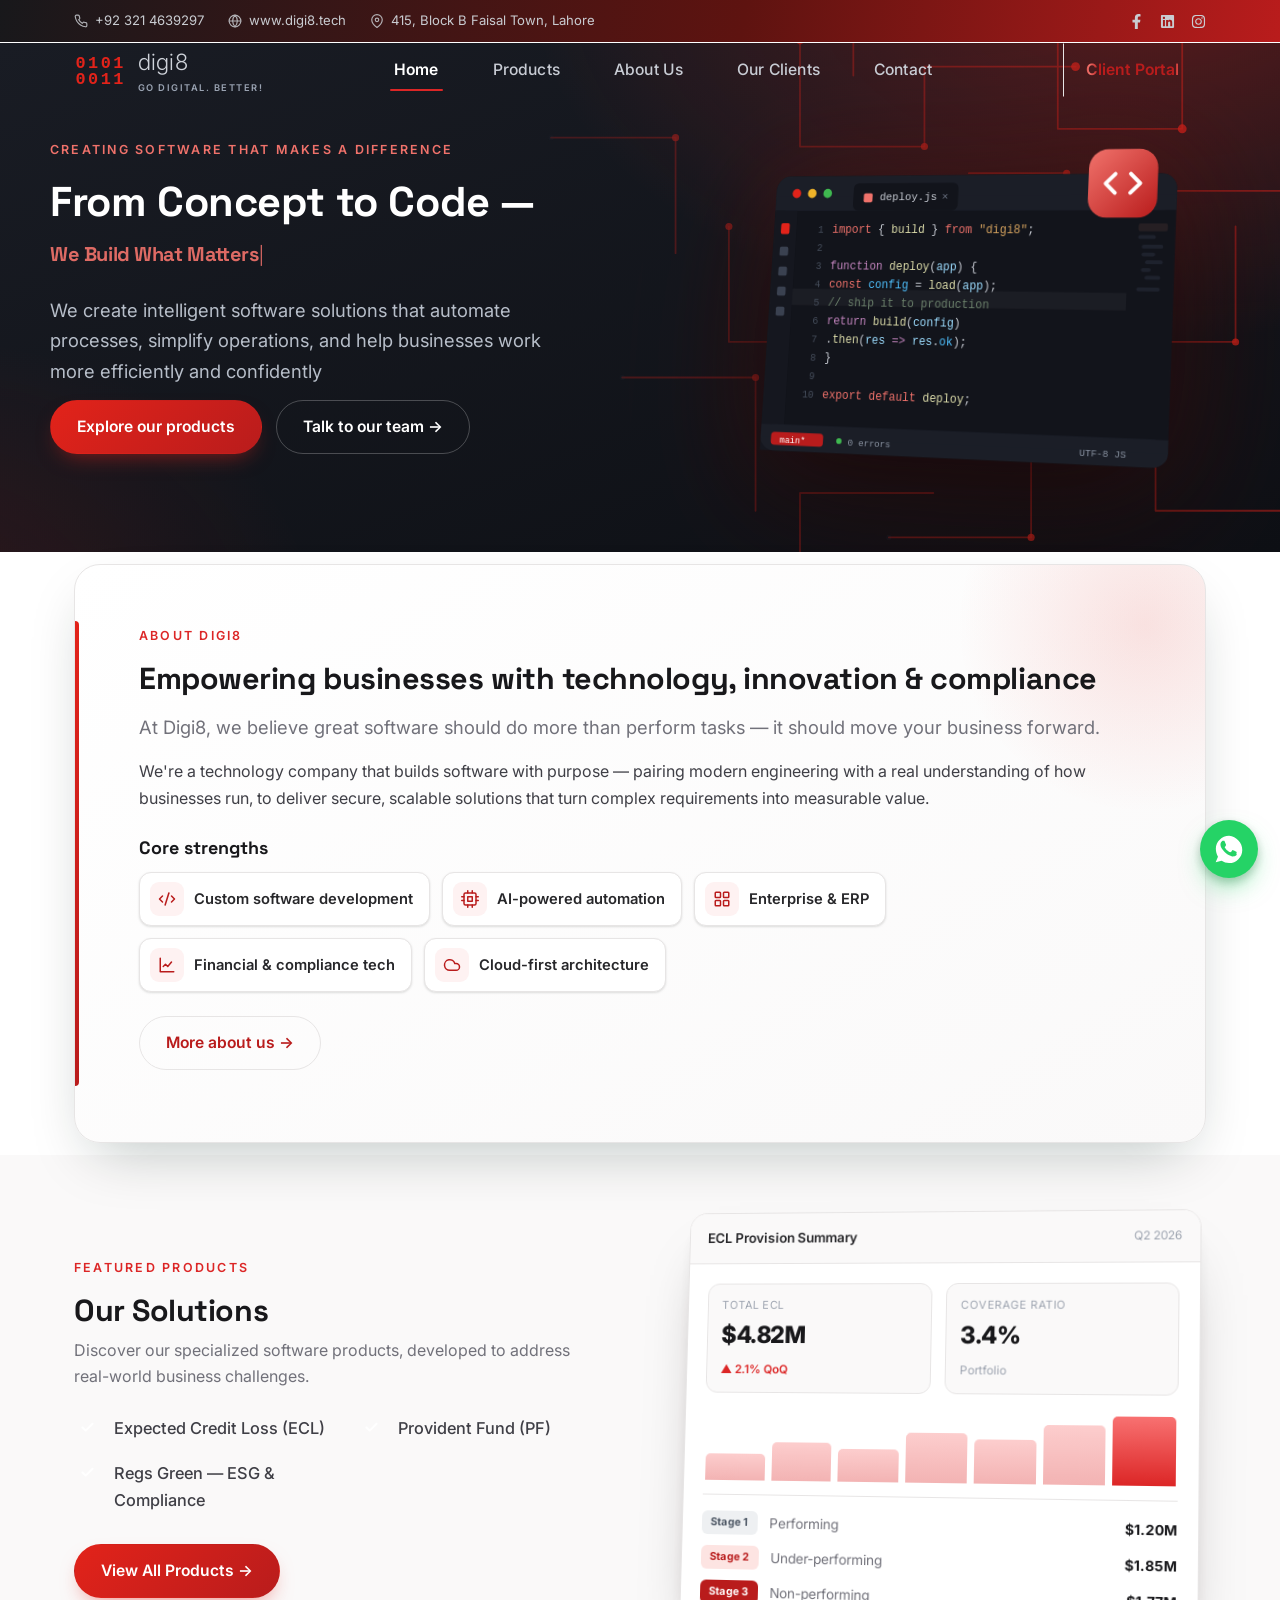
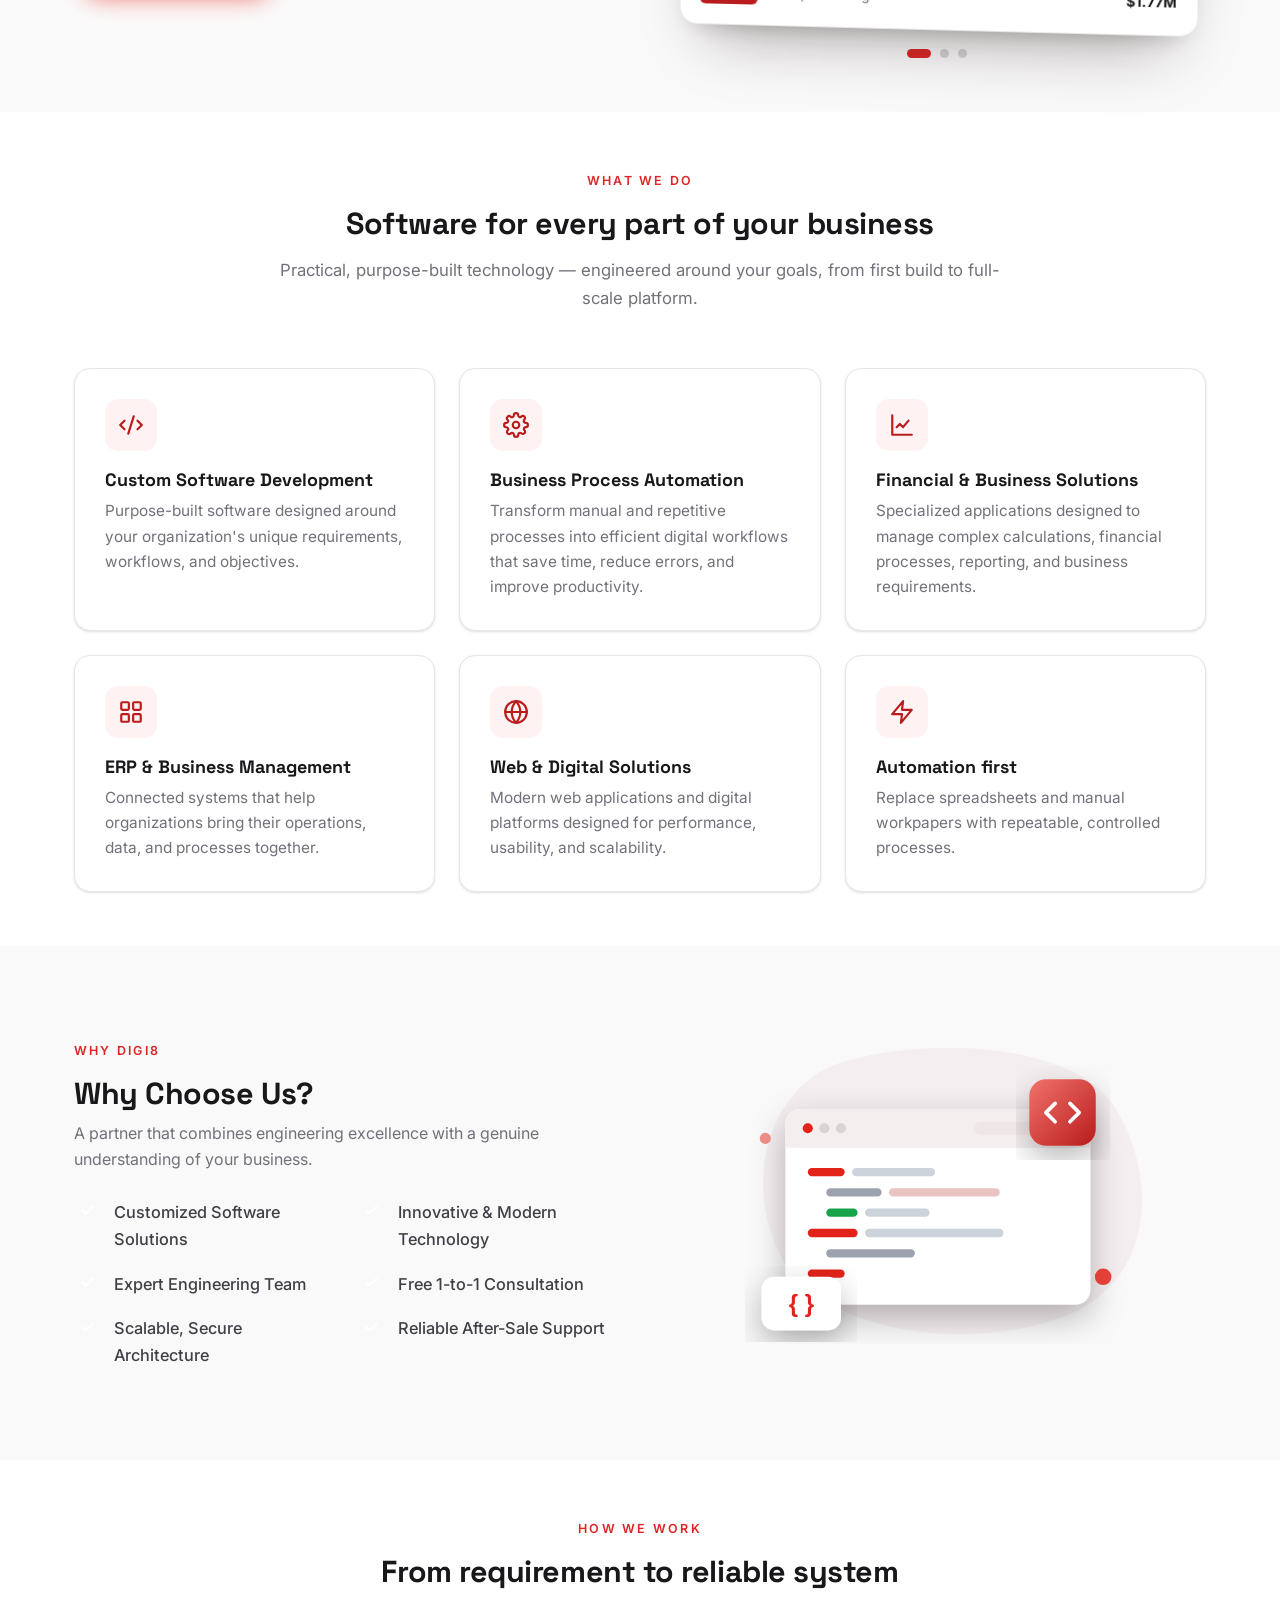
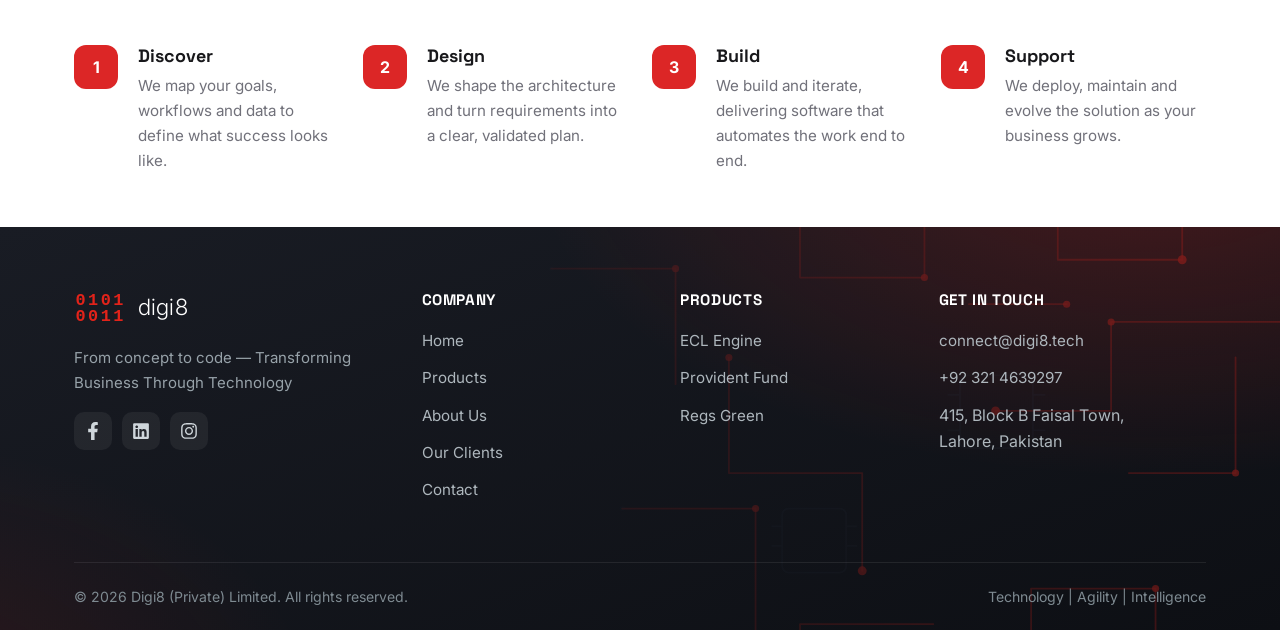
==== index.html @ f810c8d6 "Add files via upload" ====
﻿<!doctype html>
<html lang="en">
<head>
  <meta charset="UTF-8" />
  <link rel="icon" type="image/svg+xml" href="/assets/img/favicon.svg" />
  <meta name="viewport" content="width=device-width, initial-scale=1" />
  <title>Digi8 — Your Technology Transformation Partner</title>
  <meta name="description" content="Digi8 is a technology company building intelligent software — Expected Credit Loss (ECL), Provident Fund management and Regs Green ESG, plus custom software, business automation and ERP solutions. Technology | Agility | Intelligence." />
  <link rel="preconnect" href="https://fonts.googleapis.com" />
  <link rel="preconnect" href="https://fonts.gstatic.com" crossorigin />
  <link rel="stylesheet" href="https://fonts.googleapis.com/css2?family=Inter:wght@300;400;500;600;700&family=Space+Grotesk:wght@500;600;700&display=swap" />
  <link rel="stylesheet" href="/assets/css/styles.css?v=92" />
</head>
<body class="home">

  <!-- Header -->
  <div class="topbar">
    <div class="container topbar__inner">
      <div class="topbar__left">
        <a class="topbar__phone" href="tel:+923214639297"><svg viewBox="0 0 24 24" fill="none" stroke="currentColor" stroke-width="2" stroke-linecap="round" stroke-linejoin="round"><path d="M22 16.92v3a2 2 0 0 1-2.18 2 19.79 19.79 0 0 1-8.63-3.07 19.5 19.5 0 0 1-6-6 19.79 19.79 0 0 1-3.07-8.63A2 2 0 0 1 4.11 2h3a2 2 0 0 1 2 1.72c.13.96.36 1.9.7 2.81a2 2 0 0 1-.45 2.11L8.09 9.91a16 16 0 0 0 6 6l1.27-1.27a2 2 0 0 1 2.11-.45c.91.34 1.85.57 2.81.7A2 2 0 0 1 22 16.92z"/></svg>+92 321 4639297</a>
        <a class="topbar__site" href="https://digi8.tech" target="_blank" rel="noopener"><svg viewBox="0 0 24 24" fill="none" stroke="currentColor" stroke-width="2" stroke-linecap="round" stroke-linejoin="round"><circle cx="12" cy="12" r="10"/><path d="M2 12h20"/><path d="M12 2a15.3 15.3 0 0 1 4 10 15.3 15.3 0 0 1-4 10 15.3 15.3 0 0 1-4-10 15.3 15.3 0 0 1 4-10z"/></svg>www.digi8.tech</a>
        <span class="topbar__addr"><svg viewBox="0 0 24 24" fill="none" stroke="currentColor" stroke-width="2" stroke-linecap="round" stroke-linejoin="round"><path d="M21 10c0 7-9 13-9 13s-9-6-9-13a9 9 0 0 1 18 0z"/><circle cx="12" cy="10" r="3"/></svg>415, Block B Faisal Town, Lahore</span>
      </div>
      <div class="topbar__social">
        <a href="https://www.facebook.com/p/Digi8-61577698963574/" target="_blank" rel="noopener" aria-label="Facebook"><svg viewBox="0 0 320 512" fill="currentColor"><path d="M279.14 288l14.22-92.66h-88.91v-60.13c0-25.35 12.42-50.06 52.24-50.06h40.42V6.26S260.43 0 225.36 0c-73.22 0-121.08 44.38-121.08 124.72v70.62H22.89V288h81.39v224h100.17V288z"/></svg></a>
        <a href="https://pk.linkedin.com/company/digi8-private-limited" target="_blank" rel="noopener" aria-label="LinkedIn"><svg viewBox="0 0 448 512" fill="currentColor"><path d="M416 32H31.9C14.3 32 0 46.5 0 64.3v383.4C0 465.5 14.3 480 31.9 480H416c17.6 0 32-14.5 32-32.3V64.3c0-17.8-14.4-32.3-32-32.3zM135.4 416H69V202.2h66.5V416zm-33.2-243c-21.3 0-38.5-17.3-38.5-38.5S80.9 96 102.2 96c21.2 0 38.5 17.3 38.5 38.5 0 21.3-17.2 38.5-38.5 38.5zm282.1 243h-66.4V312c0-24.8-.5-56.7-34.5-56.7-34.6 0-39.9 27-39.9 54.9V416h-66.4V202.2h63.7v29.2h.9c8.9-16.8 30.6-34.5 62.9-34.5 67.2 0 79.7 44.3 79.7 101.9V416z"/></svg></a>
        <a href="https://www.instagram.com/digi8.tech" target="_blank" rel="noopener" aria-label="Instagram"><svg viewBox="0 0 448 512" fill="currentColor"><path d="M224.1 141c-63.6 0-114.9 51.3-114.9 114.9s51.3 114.9 114.9 114.9S339 319.5 339 255.9 287.7 141 224.1 141zm0 189.6c-41.1 0-74.7-33.5-74.7-74.7s33.5-74.7 74.7-74.7 74.7 33.5 74.7 74.7-33.6 74.7-74.7 74.7zm146.4-194.3c0 14.9-12 26.8-26.8 26.8-14.9 0-26.8-12-26.8-26.8s12-26.8 26.8-26.8 26.8 12 26.8 26.8zm76.1 27.2c-1.7-35.9-9.9-67.7-36.2-93.9-26.2-26.2-58-34.4-93.9-36.2-37-2.1-147.9-2.1-184.9 0-35.8 1.7-67.6 9.9-93.9 36.1s-34.4 58-36.2 93.9c-2.1 37-2.1 147.9 0 184.9 1.7 35.9 9.9 67.7 36.2 93.9s58 34.4 93.9 36.2c37 2.1 147.9 2.1 184.9 0 35.9-1.7 67.7-9.9 93.9-36.2 26.2-26.2 34.4-58 36.2-93.9 2.1-37 2.1-147.8 0-184.8zM398.8 388c-7.8 19.6-22.9 34.7-42.6 42.6-29.5 11.7-99.5 9-132.1 9s-102.7 2.6-132.1-9c-19.6-7.8-34.7-22.9-42.6-42.6-11.7-29.5-9-99.5-9-132.1s-2.6-102.7 9-132.1c7.8-19.6 22.9-34.7 42.6-42.6 29.5-11.7 99.5-9 132.1-9s102.7-2.6 132.1 9c19.6 7.8 34.7 22.9 42.6 42.6 11.7 29.5 9 99.5 9 132.1s2.7 102.7-9 132.1z"/></svg></a>
      </div>
    </div>
  </div>
  <header class="site-header">
    <div class="container site-header__inner">
      <a class="brand" href="/index.html" aria-label="Digi8 home">
        <img class="brand__mark" src="/assets/img/digi8-binary.svg" alt="" width="66" height="40" />
        <span class="brand__name"><span class="brand-shine">digi8</span><small>Go Digital. Better!</small></span>
      </a>

      <nav class="nav" id="primary-nav" aria-label="Primary">
        <a href="/index.html" class="is-active" aria-current="page">Home</a>
        <a href="/products/index.html">Products</a>
        <a href="/about/index.html">About Us</a>
        <a href="/clients/index.html">Our Clients</a>
        <a href="/contact/index.html">Contact</a>
      </nav>

      <div class="header-cta">
        <a class="btn btn-primary btn-portal" href="/odoo/#odoo-form-section"><span class="btn-shine">Client Portal</span></a>
        <button class="nav-toggle" type="button" aria-controls="primary-nav" aria-expanded="false" aria-label="Toggle menu">
          <span></span>
        </button>
      </div>
    </div>
  </header>

  <!-- Hero -->
  <section class="hero">
    <div class="container hero__grid">
      <div class="hero__copy">
        <span class="eyebrow">Creating Software That Makes a Difference</span>
        <h1>From Concept to Code — <br/><span class="typed-wrap"><em class="typed-text" data-text="We Build What Matters"></em><span class="type-caret" aria-hidden="true">|</span></span></h1>
        <p class="hero__lead">We create intelligent software solutions that automate processes, simplify operations, and help businesses work more efficiently and confidently</p>
        <div class="hero__actions">
          <a class="btn btn-primary" href="/products/index.html">Explore our products</a>
          <a class="btn btn-ghost" href="/contact/index.html">Talk to our team →</a>
        </div>
      </div>

      <div class="hero__visual" aria-hidden="true">
        <div class="hero__float">
          <img class="hero__laptop-img" src="/assets/img/hero-opt-code.svg?v=2" alt="Code editor" />
        </div>
      </div>
    </div>
  </section>

  <!-- About intro -->
  <section class="section section--flush">
    <div class="container">
      <div class="about-card reveal">
        <span class="eyebrow">About Digi8</span>
        <h2>Empowering businesses with technology, innovation &amp; compliance</h2>
        <p class="lead">At Digi8, we believe great software should do more than perform tasks — it should move your business forward.</p>
        <p>We're a technology company that builds software with purpose — pairing modern engineering with a real understanding of how businesses run, to deliver secure, scalable solutions that turn complex requirements into measurable value.</p>
        <h3 style="margin:26px 0 8px">Core strengths</h3>
        <div class="strength-chips">
          <span class="strength-chip"><span class="ic"><svg viewBox="0 0 24 24" fill="none" stroke="currentColor" stroke-width="2" stroke-linecap="round" stroke-linejoin="round"><path d="m18 16 4-4-4-4"/><path d="m6 8-4 4 4 4"/><path d="m14.5 4-5 16"/></svg></span>Custom software development</span>
          <span class="strength-chip"><span class="ic"><svg viewBox="0 0 24 24" fill="none" stroke="currentColor" stroke-width="2" stroke-linecap="round" stroke-linejoin="round"><rect x="4" y="4" width="16" height="16" rx="2"/><rect x="9" y="9" width="6" height="6"/><path d="M9 1v3M15 1v3M9 20v3M15 20v3M20 9h3M20 14h3M1 9h3M1 14h3"/></svg></span>AI-powered automation</span>
          <span class="strength-chip"><span class="ic"><svg viewBox="0 0 24 24" fill="none" stroke="currentColor" stroke-width="2" stroke-linecap="round" stroke-linejoin="round"><rect x="3" y="3" width="7" height="7" rx="1"/><rect x="14" y="3" width="7" height="7" rx="1"/><rect x="14" y="14" width="7" height="7" rx="1"/><rect x="3" y="14" width="7" height="7" rx="1"/></svg></span>Enterprise &amp; ERP</span>
          <span class="strength-chip"><span class="ic"><svg viewBox="0 0 24 24" fill="none" stroke="currentColor" stroke-width="2" stroke-linecap="round" stroke-linejoin="round"><path d="M3 3v18h18"/><path d="M7 14l3-3 3 3 5-6"/></svg></span>Financial &amp; compliance tech</span>
          <span class="strength-chip"><span class="ic"><svg viewBox="0 0 24 24" fill="none" stroke="currentColor" stroke-width="2" stroke-linecap="round" stroke-linejoin="round"><path d="M17.5 19H9a7 7 0 1 1 6.71-9h1.79a4.5 4.5 0 1 1 0 9Z"/></svg></span>Cloud-first architecture</span>
        </div>
        <p style="margin-top:24px"><a class="btn btn-ghost" href="/about/index.html">More about us →</a></p>
      </div>
    </div>
  </section>

  <!-- Products overview -->
  <section class="section section--soft">
    <div class="container split">
      <div class="reveal">
        <span class="eyebrow">Featured Products</span>
        <h2 class="why-choose__title">Our Solutions</h2>
        <p style="color:var(--ink-500); max-width:520px;">Discover our specialized software products, developed to address real-world business challenges.</p>
        <ul class="why-list">
          <li>Expected Credit Loss (ECL)</li>
          <li>Provident Fund (PF)</li>
          <li>Regs Green — ESG &amp; Compliance</li>
        </ul>
        <p style="margin-top:30px"><a class="btn btn-primary" href="/products/index.html">View All Products →</a></p>
      </div>
      <div class="reveal">
        <div class="hero__panel-wrap featured-showcase">
        <div class="hero__panel" aria-hidden="true">
          <div class="ui-card">
            <div class="ui-card__bar">
              <b>ECL Provision Summary</b>
              <em>Q2 2026</em>
            </div>
            <div class="ui-card__body">
              <div class="ui-kpis">
                <div class="ui-kpi"><small>Total ECL</small><strong>$4.82M</strong><span class="delta">▲ 2.1% QoQ</span></div>
                <div class="ui-kpi"><small>Coverage ratio</small><strong>3.4%</strong><span class="muted">Portfolio</span></div>
              </div>
              <div class="ui-chart">
                <i style="height:38%"></i><i style="height:55%"></i><i style="height:47%"></i>
                <i style="height:70%"></i><i style="height:62%"></i><i style="height:84%"></i>
                <i class="hi" style="height:96%"></i>
              </div>
              <div class="ui-rows">
                <div class="ui-row"><span class="tag s1">Stage 1</span><i>Performing</i><b>$1.20M</b></div>
                <div class="ui-row"><span class="tag s2">Stage 2</span><i>Under-performing</i><b>$1.85M</b></div>
                <div class="ui-row"><span class="tag s3">Stage 3</span><i>Non-performing</i><b>$1.77M</b></div>
              </div>
            </div>
          </div>
        </div>
        <div class="hero__dots" role="tablist" aria-label="Choose product"></div>
        </div>
      </div>
    </div>
  </section>

  <!-- Why choose -->
  <section class="section">
    <div class="container">
      <div class="section-head reveal">
        <span class="eyebrow">What We Do</span>
        <h2>Software for every part of your business</h2>
        <p>Practical, purpose-built technology — engineered around your goals, from first build to full-scale platform.</p>
      </div>

      <div class="grid grid-3">
        <div class="card reveal">
          <div class="card__icon">
            <svg viewBox="0 0 24 24" fill="none" stroke="currentColor" stroke-width="2" stroke-linecap="round" stroke-linejoin="round"><path d="m18 16 4-4-4-4"/><path d="m6 8-4 4 4 4"/><path d="m14.5 4-5 16"/></svg>
          </div>
          <h3>Custom Software Development</h3>
          <p>Purpose-built software designed around your organization's unique requirements, workflows, and objectives.</p>
        </div>
        <div class="card reveal">
          <div class="card__icon">
            <svg viewBox="0 0 24 24" fill="none" stroke="currentColor" stroke-width="2" stroke-linecap="round" stroke-linejoin="round"><circle cx="12" cy="12" r="3"/><path d="M19.4 15a1.65 1.65 0 0 0 .33 1.82l.06.06a2 2 0 1 1-2.83 2.83l-.06-.06a1.65 1.65 0 0 0-1.82-.33 1.65 1.65 0 0 0-1 1.51V21a2 2 0 0 1-4 0v-.09A1.65 1.65 0 0 0 9 19.4a1.65 1.65 0 0 0-1.82.33l-.06.06a2 2 0 1 1-2.83-2.83l.06-.06a1.65 1.65 0 0 0 .33-1.82 1.65 1.65 0 0 0-1.51-1H3a2 2 0 0 1 0-4h.09A1.65 1.65 0 0 0 4.6 9a1.65 1.65 0 0 0-.33-1.82l-.06-.06a2 2 0 1 1 2.83-2.83l.06.06a1.65 1.65 0 0 0 1.82.33H9a1.65 1.65 0 0 0 1-1.51V3a2 2 0 0 1 4 0v.09a1.65 1.65 0 0 0 1 1.51 1.65 1.65 0 0 0 1.82-.33l.06-.06a2 2 0 1 1 2.83 2.83l-.06.06a1.65 1.65 0 0 0-.33 1.82V9a1.65 1.65 0 0 0 1.51 1H21a2 2 0 0 1 0 4h-.09a1.65 1.65 0 0 0-1.51 1z"/></svg>
          </div>
          <h3>Business Process Automation</h3>
          <p>Transform manual and repetitive processes into efficient digital workflows that save time, reduce errors, and improve productivity.</p>
        </div>
        <div class="card reveal">
          <div class="card__icon">
            <svg viewBox="0 0 24 24" fill="none" stroke="currentColor" stroke-width="2" stroke-linecap="round" stroke-linejoin="round"><path d="M3 3v18h18"/><path d="M7 14l3-3 3 3 5-6"/></svg>
          </div>
          <h3>Financial &amp; Business Solutions</h3>
          <p>Specialized applications designed to manage complex calculations, financial processes, reporting, and business requirements.</p>
        </div>
        <div class="card reveal">
          <div class="card__icon">
            <svg viewBox="0 0 24 24" fill="none" stroke="currentColor" stroke-width="2" stroke-linecap="round" stroke-linejoin="round"><rect x="3" y="3" width="7" height="7" rx="1"/><rect x="14" y="3" width="7" height="7" rx="1"/><rect x="14" y="14" width="7" height="7" rx="1"/><rect x="3" y="14" width="7" height="7" rx="1"/></svg>
          </div>
          <h3>ERP &amp; Business Management</h3>
          <p>Connected systems that help organizations bring their operations, data, and processes together.</p>
        </div>
        <div class="card reveal">
          <div class="card__icon">
            <svg viewBox="0 0 24 24" fill="none" stroke="currentColor" stroke-width="2" stroke-linecap="round" stroke-linejoin="round"><circle cx="12" cy="12" r="10"/><path d="M2 12h20"/><path d="M12 2a15.3 15.3 0 0 1 4 10 15.3 15.3 0 0 1-4 10 15.3 15.3 0 0 1-4-10 15.3 15.3 0 0 1 4-10z"/></svg>
          </div>
          <h3>Web &amp; Digital Solutions</h3>
          <p>Modern web applications and digital platforms designed for performance, usability, and scalability.</p>
        </div>
        <div class="card reveal">
          <div class="card__icon">
            <svg viewBox="0 0 24 24" fill="none" stroke="currentColor" stroke-width="2" stroke-linecap="round" stroke-linejoin="round"><path d="M13 2 3 14h9l-1 8 10-12h-9l1-8z"/></svg>
          </div>
          <h3>Automation first</h3>
          <p>Replace spreadsheets and manual workpapers with repeatable, controlled processes.</p>
        </div>
      </div>
    </div>
  </section>

  <!-- Why choose us -->
  <section class="section section--soft">
    <div class="container split">
      <div class="reveal">
        <span class="eyebrow">Why Digi8</span>
        <h2 class="why-choose__title">Why Choose Us?</h2>
        <p style="color:var(--ink-500); max-width:520px;">A partner that combines engineering excellence with a genuine understanding of your business.</p>
        <ul class="why-list">
          <li>Customized Software Solutions</li>
          <li>Innovative &amp; Modern Technology</li>
          <li>Expert Engineering Team</li>
          <li>Free 1-to-1 Consultation</li>
          <li>Scalable, Secure Architecture</li>
          <li>Reliable After-Sale Support</li>
        </ul>
      </div>
      <div class="reveal">
        <img class="why-choose__img" src="/assets/img/why-dev.svg" alt="" loading="lazy" />
      </div>
    </div>
  </section>

  <!-- Process -->
  <section class="section">
    <div class="container">
      <div class="section-head reveal">
        <span class="eyebrow">How we work</span>
        <h2>From requirement to reliable system</h2>
      </div>
      <div class="grid grid-4 steps">
        <div class="step reveal"><h3>Discover</h3><p>We map your goals, workflows and data to define what success looks like.</p></div>
        <div class="step reveal"><h3>Design</h3><p>We shape the architecture and turn requirements into a clear, validated plan.</p></div>
        <div class="step reveal"><h3>Build</h3><p>We build and iterate, delivering software that automates the work end to end.</p></div>
        <div class="step reveal"><h3>Support</h3><p>We deploy, maintain and evolve the solution as your business grows.</p></div>
      </div>
    </div>
  </section>


  <!-- Footer -->
  <footer class="site-footer">
    <div class="container">
      <div class="footer-grid">
        <div>
          <a class="brand" href="/index.html"><img class="brand__mark" src="/assets/img/digi8-binary.svg" alt="" width="66" height="40" /><span class="brand__name">digi8</span></a>
          <p style="margin-top:16px">From concept to code — Transforming Business Through Technology</p>
          <div class="footer-social">
            <a href="https://www.facebook.com/p/Digi8-61577698963574/" target="_blank" rel="noopener" aria-label="Facebook"><svg width="18" height="18" viewBox="0 0 320 512" fill="currentColor"><path d="M279.14 288l14.22-92.66h-88.91v-60.13c0-25.35 12.42-50.06 52.24-50.06h40.42V6.26S260.43 0 225.36 0c-73.22 0-121.08 44.38-121.08 124.72v70.62H22.89V288h81.39v224h100.17V288z"/></svg></a>
            <a href="https://pk.linkedin.com/company/digi8-private-limited" target="_blank" rel="noopener" aria-label="LinkedIn"><svg width="18" height="18" viewBox="0 0 448 512" fill="currentColor"><path d="M416 32H31.9C14.3 32 0 46.5 0 64.3v383.4C0 465.5 14.3 480 31.9 480H416c17.6 0 32-14.5 32-32.3V64.3c0-17.8-14.4-32.3-32-32.3zM135.4 416H69V202.2h66.5V416zm-33.2-243c-21.3 0-38.5-17.3-38.5-38.5S80.9 96 102.2 96c21.2 0 38.5 17.3 38.5 38.5 0 21.3-17.2 38.5-38.5 38.5zm282.1 243h-66.4V312c0-24.8-.5-56.7-34.5-56.7-34.6 0-39.9 27-39.9 54.9V416h-66.4V202.2h63.7v29.2h.9c8.9-16.8 30.6-34.5 62.9-34.5 67.2 0 79.7 44.3 79.7 101.9V416z"/></svg></a>
            <a href="https://www.instagram.com/digi8.tech" target="_blank" rel="noopener" aria-label="Instagram"><svg width="18" height="18" viewBox="0 0 448 512" fill="currentColor"><path d="M224.1 141c-63.6 0-114.9 51.3-114.9 114.9s51.3 114.9 114.9 114.9S339 319.5 339 255.9 287.7 141 224.1 141zm0 189.6c-41.1 0-74.7-33.5-74.7-74.7s33.5-74.7 74.7-74.7 74.7 33.5 74.7 74.7-33.6 74.7-74.7 74.7zm146.4-194.3c0 14.9-12 26.8-26.8 26.8-14.9 0-26.8-12-26.8-26.8s12-26.8 26.8-26.8 26.8 12 26.8 26.8zm76.1 27.2c-1.7-35.9-9.9-67.7-36.2-93.9-26.2-26.2-58-34.4-93.9-36.2-37-2.1-147.9-2.1-184.9 0-35.8 1.7-67.6 9.9-93.9 36.1s-34.4 58-36.2 93.9c-2.1 37-2.1 147.9 0 184.9 1.7 35.9 9.9 67.7 36.2 93.9s58 34.4 93.9 36.2c37 2.1 147.9 2.1 184.9 0 35.9-1.7 67.7-9.9 93.9-36.2 26.2-26.2 34.4-58 36.2-93.9 2.1-37 2.1-147.8 0-184.8zM398.8 388c-7.8 19.6-22.9 34.7-42.6 42.6-29.5 11.7-99.5 9-132.1 9s-102.7 2.6-132.1-9c-19.6-7.8-34.7-22.9-42.6-42.6-11.7-29.5-9-99.5-9-132.1s-2.6-102.7 9-132.1c7.8-19.6 22.9-34.7 42.6-42.6 29.5-11.7 99.5-9 132.1-9s102.7-2.6 132.1 9c19.6 7.8 34.7 22.9 42.6 42.6 11.7 29.5 9 99.5 9 132.1s2.7 102.7-9 132.1z"/></svg></a>
          </div>
        </div>

        <div class="footer-col">
          <h4>Company</h4>
          <ul>
            <li><a href="/index.html">Home</a></li>
            <li><a href="/products/index.html">Products</a></li>
            <li><a href="/about/index.html">About Us</a></li>
            <li><a href="/clients/index.html">Our Clients</a></li>
            <li><a href="/contact/index.html">Contact</a></li>
          </ul>
        </div>

        <div class="footer-col">
          <h4>Products</h4>
          <ul>
            <li><a href="/products/index.html#ecl">ECL Engine</a></li>
            <li><a href="/products/pf/index.html">Provident Fund</a></li>
            <li><a href="https://www.regs.green" target="_blank" rel="noopener">Regs Green</a></li>
          </ul>
        </div>

        <div class="footer-col">
          <h4>Get in touch</h4>
          <ul>
            <li><a href="mailto:connect@digi8.tech">connect@digi8.tech</a></li>
            <li><a href="https://wa.me/923214639297" target="_blank" rel="noopener">+92 321 4639297</a></li>
            <li>415, Block B Faisal Town,<br>Lahore, Pakistan</li>
          </ul>
        </div>
      </div>

      <div class="footer-bottom">
        <span>© 2026 Digi8 (Private) Limited. All rights reserved.</span>
        <span>Technology | Agility | Intelligence</span>
      </div>
    </div>
  </footer>

  <script>
    (function () {
      var panel = document.querySelector(".hero__panel");
      if (!panel) return;
      var products = [
        { title: "ECL Provision Summary", period: "Q2 2026", green: false,
          kpis: [["Total ECL", "$4.82M", "▲ 2.1% QoQ", "delta"], ["Coverage ratio", "3.4%", "Portfolio", "muted"]],
          bars: [38,55,47,70,62,84,96],
          rows: [["Stage 1","s1","Performing","$1.20M"],["Stage 2","s2","Under-performing","$1.85M"],["Stage 3","s3","Non-performing","$1.77M"]] },
        { title: "PF", green: false, img: "/assets/img/products/pf.jpg", label: "Provident Fund dashboard" },
        { title: "Regs Green", green: true, img: "/assets/img/products/regsgreen.jpg", label: "Regs Green ESG platform" }
      ];
      function render(p) {
        if (p.img) {
          return '<div class="ui-card ui-card--img"><div class="ui-card__bar"><b>' + p.title +
                 '</b></div><img src="' + p.img + '" alt="' + (p.label || p.title) + '" loading="lazy" /></div>';
        }
        var bars = p.bars.map(function (h, idx) {
          var hi = p.green ? (idx === 0) : (idx === p.bars.length - 1);
          return '<i' + (hi ? ' class="hi"' : '') + ' style="height:' + h + '%"></i>';
        }).join("");
        var kpis = p.kpis.map(function (k) {
          return '<div class="ui-kpi"><small>' + k[0] + '</small><strong>' + k[1] + '</strong><span class="' + k[3] + '">' + k[2] + '</span></div>';
        }).join("");
        var rows = p.rows.map(function (r) {
          return '<div class="ui-row"><span class="tag ' + r[1] + '">' + r[0] + '</span><i>' + r[2] + '</i><b>' + r[3] + '</b></div>';
        }).join("");
        return '<div class="ui-card"><div class="ui-card__bar"><b>' + p.title +
               '</b><em>' + p.period + '</em></div><div class="ui-card__body"><div class="ui-kpis">' + kpis +
               '</div><div class="ui-chart' + (p.green ? " is-green" : "") + '">' + bars + '</div><div class="ui-rows">' + rows + '</div></div></div>';
      }
      var dotsWrap = document.querySelector(".hero__dots");
      var reduce = window.matchMedia && window.matchMedia("(prefers-reduced-motion: reduce)").matches;
      var idx = 0, timer;

      function updateDots() {
        if (!dotsWrap) return;
        Array.prototype.forEach.call(dotsWrap.children, function (d, n) {
          var active = n === idx;
          d.classList.toggle("is-active", active);
          d.classList.toggle("is-green", active && products[n].green);
          d.setAttribute("aria-selected", active ? "true" : "false");
        });
      }
      function go(n) {
        idx = (n + products.length) % products.length;
        if (reduce) { panel.innerHTML = render(products[idx]); updateDots(); return; }
        panel.classList.add("is-fading");
        setTimeout(function () {
          panel.innerHTML = render(products[idx]);
          panel.classList.remove("is-fading");
          updateDots();
        }, 400);
      }
      function start() { clearInterval(timer); timer = setInterval(function () { go(idx + 1); }, 4200); }

      if (dotsWrap) {
        products.forEach(function (p, n) {
          var b = document.createElement("button");
          b.type = "button";
          b.setAttribute("role", "tab");
          b.setAttribute("aria-label", p.title);
          b.addEventListener("click", function () { go(n); start(); });
          dotsWrap.appendChild(b);
        });
      }
      panel.innerHTML = render(products[0]);
      idx = 0;
      updateDots();
      start();
    })();
  </script>
  <script src="/assets/js/main.js"></script>
  <script>
    (function () {
      var el = document.querySelector(".typed-text");
      var caret = document.querySelector(".type-caret");
      if (!el) return;
      var full = el.getAttribute("data-text") || "";
      el.setAttribute("aria-label", full);
      var colors = ["#f0726b", "#ffffff"]; // light red + white (dark hero)
      var c = 0;
      function applyColor() {
        el.style.color = colors[c];
        if (caret) caret.style.color = colors[c];
      }
      applyColor();
      if (window.matchMedia && window.matchMedia("(prefers-reduced-motion: reduce)").matches) {
        el.textContent = full; return;
      }
      var typeSpeed = 70, deleteSpeed = 40, holdFull = 2200, holdEmpty = 600;
      var i = 0, deleting = false;
      function tick() {
        el.textContent = full.slice(0, i);
        if (!deleting && i < full.length) { i++; setTimeout(tick, typeSpeed); }
        else if (!deleting && i === full.length) { deleting = true; setTimeout(tick, holdFull); }
        else if (deleting && i > 0) { i--; setTimeout(tick, deleteSpeed); }
        else { deleting = false; c = (c + 1) % colors.length; applyColor(); setTimeout(tick, holdEmpty); }
      }
      tick();
    })();
  </script>
  <!-- WhatsApp floating button -->
  <a class="wa-fab" href="https://wa.me/923214639297" target="_blank" rel="noopener" aria-label="Chat with us on WhatsApp" title="Chat on WhatsApp">
    <svg viewBox="0 0 24 24" fill="currentColor" aria-hidden="true"><path d="M12.04 2C6.58 2 2.13 6.45 2.13 11.9c0 2.1.55 4.06 1.6 5.82L2 22l4.42-1.16a9.9 9.9 0 0 0 5.62 1.74h.01c5.46 0 9.9-4.45 9.9-9.9 0-2.65-1.03-5.14-2.9-7.01A9.82 9.82 0 0 0 12.04 2zm5.8 14.06c-.25.7-1.44 1.33-2 1.42-.53.08-1.2.11-1.94-.12-.45-.14-1.02-.33-1.76-.65-3.1-1.34-5.12-4.46-5.28-4.67-.15-.2-1.26-1.67-1.26-3.19 0-1.52.8-2.27 1.08-2.58.28-.31.61-.39.82-.39.2 0 .41 0 .59.01.19.01.44-.07.69.53.25.6.86 2.1.94 2.25.08.15.13.33.03.53-.1.2-.15.33-.3.5-.15.18-.31.4-.45.53-.15.15-.3.31-.13.6.17.3.76 1.25 1.63 2.02 1.12 1 2.07 1.31 2.36 1.46.3.15.47.13.64-.08.17-.2.74-.86.94-1.16.2-.3.4-.25.67-.15.27.1 1.72.81 2.01.96.3.15.5.22.57.35.07.12.07.72-.18 1.42z"/></svg>
  </a>
  <script>
    (function () {
      var h = document.querySelector(".site-header");
      if (!h) return;
      var toggle = function () { h.classList.toggle("is-scrolled", window.scrollY > 8); };
      toggle();
      window.addEventListener("scroll", toggle, { passive: true });
    })();
  </script>
</body>
</html>
---- assets/css/styles.css ----
/* ==========================================================================
   Digi8 — Corporate Website Stylesheet
   Brand: Technology | Agility | Intelligence
   ========================================================================== */

:root {
  /* Brand palette — Digi8 red + charcoal
     (variable names kept as --emerald-* so the whole sheet cascades) */
  --emerald-900: #7f1410;  /* deep red */
  --emerald-800: #991b1b;
  --emerald-700: #b91c1c;
  --emerald-600: #dc2626;
  --emerald-500: #e2231a;  /* logo red */
  --emerald-400: #f87171;
  --emerald-50:  #fef2f2;

  /* Neutral charcoal scale */
  --ink-900: #18181b;
  --ink-800: #27272a;
  --ink-700: #3f3f46;
  --ink-600: #52525b;
  --ink-500: #71717a;
  --ink-400: #9ca3af;
  --ink-300: #b8bcc4;

  --paper: #ffffff;
  --paper-soft: #faf9f9;
  --paper-muted: #f1f0f0;
  --line: #e7e5e5;

  --radius: 16px;
  --radius-sm: 10px;
  --shadow-sm: 0 1px 2px rgba(2, 23, 18, .06), 0 1px 3px rgba(2, 23, 18, .08);
  --shadow-md: 0 10px 25px -8px rgba(2, 32, 24, .18);
  --shadow-lg: 0 24px 60px -20px rgba(2, 32, 24, .28);

  --container: 1180px;
  --header-h: 56px;

  --font: "Inter", "Segoe UI", system-ui, -apple-system, Roboto, Arial, sans-serif;
  --font-head: "Space Grotesk", "Inter", "Segoe UI", system-ui, sans-serif;
}

/* ----- Reset / base ----- */
*, *::before, *::after { box-sizing: border-box; }
html { scroll-behavior: smooth; -webkit-text-size-adjust: 100%; }
body {
  margin: 0;
  font-family: var(--font);
  color: var(--ink-700);
  background: var(--paper);
  line-height: 1.65;
  font-size: 16px;
  -webkit-font-smoothing: antialiased;
}
img { max-width: 100%; display: block; }
a { color: var(--emerald-700); text-decoration: none; transition: color .2s ease; }
a:hover { color: var(--emerald-600); }
h1, h2, h3, h4 { font-family: var(--font-head); color: var(--ink-900); line-height: 1.18; margin: 0 0 .5em; font-weight: 700; }
h1 { font-size: clamp(1.8rem, 3.6vw, 2.7rem); letter-spacing: -.02em; }
h2 { font-size: clamp(1.35rem, 2.4vw, 1.9rem); letter-spacing: -.015em; }
h3 { font-size: 1.12rem; }
p { margin: 0 0 1rem; }

.container { width: 100%; max-width: var(--container); margin: 0 auto; padding: 0 24px; }
.section { padding: 54px 0; }
.section--tight { padding: 40px 0; }
.section--soft { background: var(--paper-soft); }
.section--flush-top { padding-top: 28px; }
.section--flush { padding-top: 12px; padding-bottom: 12px; }

/* Home page — tighter vertical rhythm (less negative space between sections) */
body.home .section { padding: 54px 0; }
body.home .section--tight { padding: 40px 0; }
body.home .section--flush { padding-top: 12px; padding-bottom: 12px; }
body.home .hero__grid { padding-top: calc(var(--header-h) + 24px); padding-bottom: 48px; }

/* Hero — copy on the left, animated laptop on the right */
body.home .hero__grid { grid-template-columns: 1.05fr .95fr; align-items: center; }
.featured-showcase { align-items: flex-end; width: 100%; }
/* 3D perspective tilt on the slider card */
.featured-showcase .ui-card {
  transform: perspective(1700px) rotateY(-8deg) rotateX(4deg) rotate(.5deg);
  transform-origin: center center;
  transition: transform .7s cubic-bezier(.22,.61,.36,1), box-shadow .7s ease;
  box-shadow: 0 34px 62px -30px rgba(20,10,10,.4), 0 12px 26px -16px rgba(0,0,0,.28);
}
.featured-showcase .ui-card:hover { transform: perspective(1700px) rotateY(-3deg) rotateX(1deg) rotate(0deg); }
@media (max-width: 960px) {
  .featured-showcase .ui-card { transform: perspective(1600px) rotateY(-5deg) rotateX(2deg) rotate(.5deg); }
}
.hero__visual { display: flex; justify-content: center; align-items: center; }
.hero__float { width: 100%; max-width: 560px; animation: floaty 6s ease-in-out infinite; }
/* Reusable 3D tilt for hero media (ECL card, PF screenshot, …) */
.hero-media-3d {
  transform: perspective(1600px) rotateY(-8deg) rotateX(4deg) rotate(.5deg);
  transform-origin: center center;
  transition: transform .7s cubic-bezier(.22,.61,.36,1), box-shadow .7s ease;
  box-shadow: 0 36px 64px -30px rgba(0,0,0,.5), 0 0 46px rgba(226,35,26,.16);
}
.hero-media-3d:hover { transform: perspective(1600px) rotateY(-3deg) rotateX(1deg) rotate(0deg); }
@media (max-width: 960px) { .hero-media-3d { transform: perspective(1500px) rotateY(-5deg) rotateX(2deg) rotate(.5deg); } }
.hero__laptop-img {
  width: 100%; height: auto; display: block;
  border-radius: 16px;
  filter: drop-shadow(0 34px 62px rgba(0,0,0,.62)) drop-shadow(0 0 48px rgba(226,35,26,.22));
  transform: perspective(1500px) rotateY(-16deg) rotateX(7deg) rotate(1deg);
  transform-origin: center center;
  transition: transform .7s cubic-bezier(.22,.61,.36,1), filter .7s ease;
  will-change: transform;
}
.hero__laptop-img:hover { transform: perspective(1500px) rotateY(-6deg) rotateX(2deg) rotate(0deg); }
@media (max-width: 960px) {
  body.home .hero__grid { grid-template-columns: 1fr; }
  .hero__float { max-width: 470px; }
  .hero__laptop-img { transform: perspective(1400px) rotateY(-9deg) rotateX(4deg) rotate(1deg); }
}

/* About Digi8 — feature card */
.about-card {
  position: relative; overflow: hidden;
  background: linear-gradient(150deg, #ffffff 0%, var(--paper-soft) 100%);
  border: 1px solid var(--line); border-radius: 26px;
  padding: 56px clamp(28px, 5vw, 64px);
  box-shadow: var(--shadow-lg);
}
.about-card::before {
  content: ""; position: absolute; top: -130px; right: -130px;
  width: 380px; height: 380px; border-radius: 50%;
  background: radial-gradient(circle, rgba(226,35,26,.12), transparent 70%);
  pointer-events: none;
}
.about-card::after {
  content: ""; position: absolute; left: 0; top: 56px; bottom: 56px; width: 4px;
  background: linear-gradient(var(--emerald-500), var(--emerald-700)); border-radius: 0 4px 4px 0;
}
.about-card > * { position: relative; z-index: 1; }
/* Core-strength icon chips */
.strength-chips { display: flex; flex-wrap: wrap; gap: 12px; margin-top: 14px; }
.strength-chip {
  display: inline-flex; align-items: center; gap: 10px;
  background: #fff; border: 1px solid var(--line); border-radius: 12px;
  padding: 9px 16px 9px 10px; box-shadow: var(--shadow-sm);
  font-weight: 600; font-size: .92rem; color: var(--ink-800);
  transition: transform .2s ease, box-shadow .25s ease, border-color .2s ease;
}
.strength-chip:hover { transform: translateY(-3px); box-shadow: var(--shadow-md); border-color: var(--emerald-500); }
.strength-chip .ic {
  width: 34px; height: 34px; border-radius: 9px; flex: none; display: grid; place-items: center;
  background: var(--emerald-50); color: var(--emerald-700);
}
.strength-chip .ic svg { width: 18px; height: 18px; }
.about-card .check-list { columns: 2; column-gap: 40px; }
.about-card .check-list li { break-inside: avoid; }
@media (max-width: 760px) {
  .about-card { padding: 36px 24px; border-radius: 20px; }
  .about-card::after { display: none; }
  .about-card .check-list { columns: 1; }
}
.section--ink { background: var(--ink-900); color: #d7dee2; }
.section--ink h2, .section--ink h3 { color: #fff; }

.eyebrow {
  display: inline-block;
  font-size: .78rem;
  font-weight: 600;
  letter-spacing: .18em;
  text-transform: uppercase;
  color: var(--emerald-600);
  margin-bottom: 14px;
}
.section-head { max-width: 720px; margin: 0 auto 56px; text-align: center; }
.section-head p { color: var(--ink-500); font-size: 1.05rem; margin: 0; }
.lead { font-size: 1.15rem; color: var(--ink-500); }

/* ----- Buttons ----- */
.btn {
  display: inline-flex; align-items: center; gap: 8px;
  font-weight: 600; font-size: .98rem;
  padding: 13px 26px; border-radius: 999px;
  border: 1.5px solid transparent; cursor: pointer;
  transition: transform .18s ease, box-shadow .2s ease, background .2s ease, color .2s ease;
}
.btn:active { transform: translateY(1px); }
.btn-primary {
  background: linear-gradient(135deg, var(--emerald-500), var(--emerald-700));
  color: #fff; box-shadow: 0 10px 22px -10px rgba(226, 35, 26, .6);
}
.btn-primary:hover { color: #fff; transform: translateY(-2px); box-shadow: 0 16px 30px -12px rgba(226, 35, 26, .7); }
.btn-ghost { background: transparent; color: var(--emerald-700); border-color: var(--line); }
.btn-ghost:hover { border-color: var(--emerald-500); color: var(--emerald-700); background: var(--emerald-50); }
/* Client Portal CTA — shimmering text, no background fill */
.btn-portal {
  background: transparent;
  box-shadow: none;
}
.btn-portal:hover { transform: translateY(-1px); box-shadow: none; background: transparent; }

/* Odoo-logo Client Portal button */
.btn-portal-logo {
  display: inline-flex;
  align-items: center;
  justify-content: center;
  background: #fff;
  border-radius: 12px;
  padding: 9px 16px;
  line-height: 0;
  box-shadow: 0 8px 22px -12px rgba(0, 0, 0, .45);
  transition: transform .2s ease, box-shadow .2s ease;
}
.btn-portal-logo:hover { transform: translateY(-1px); box-shadow: 0 12px 26px -12px rgba(0, 0, 0, .55); }
.btn-portal-logo img { height: 22px; width: auto; display: block; }
@media (max-width: 720px) { .btn-portal-logo { padding: 7px 12px; } .btn-portal-logo img { height: 19px; } }

/* Bare odoo logo (no chip / no background) — used on the portal page itself.
   Uses the transparent white variant so it sits cleanly on the dark header,
   balanced against the white "digi8" wordmark on the left. */
.btn-portal-logo--bare { background: transparent; box-shadow: none; padding: 0; opacity: .92; transition: opacity .2s ease, transform .2s ease; }
.btn-portal-logo--bare:hover { background: transparent; box-shadow: none; opacity: 1; transform: translateY(-1px); }
.btn-portal-logo--bare img { height: 20px; }
@media (min-width: 721px) {
  .header-cta .btn-portal-logo--bare { border-left: 1px solid rgba(255,255,255,.16); padding-left: 20px; }
}
@media (max-width: 720px) { .btn-portal-logo--bare img { height: 18px; } }

/* Shimmering text sweep on the Client Portal label */
.btn-shine {
  background: linear-gradient(to right, #b91c1c 0, #f0726b 10%, #b91c1c 20%);
  background-position: 0;
  background-clip: text;
  -webkit-background-clip: text;
  -webkit-text-fill-color: transparent;
  color: transparent;
  animation: shine 3s infinite linear;
  animation-fill-mode: forwards;
  font-weight: 600;
  -webkit-text-size-adjust: none;
}
@keyframes shine {
  0%   { background-position: 0; }
  60%  { background-position: 180px; }
  100% { background-position: 180px; }
}
@media (prefers-reduced-motion: reduce) { .btn-shine { animation: none; -webkit-text-fill-color: #b91c1c; color: #b91c1c; } }

/* Black digi8 logo wordmark with a white shimmer sweep */
.brand-shine {
  display: inline-block;
  line-height: 1.3;
  padding-bottom: 2px;
  background: linear-gradient(to right, #cfd3da 0, #ffffff 10%, #cfd3da 20%);
  background-position: 0;
  background-clip: text;
  -webkit-background-clip: text;
  -webkit-text-fill-color: transparent;
  color: transparent;
  animation: shine 3s infinite linear;
  animation-fill-mode: forwards;
}
@media (prefers-reduced-motion: reduce) { .brand-shine { animation: none; -webkit-text-fill-color: #e6e8ec; color: #e6e8ec; } }

/* regs.green accent (ESG product) */
.badge-green { color: #15803d !important; background: #ecfdf5 !important; }
.btn-green { background: linear-gradient(135deg, #22c55e, #15803d); box-shadow: 0 10px 22px -10px rgba(21,128,61,.6); }
.btn-green:hover { color: #fff; box-shadow: 0 16px 30px -12px rgba(21,128,61,.7); }

.btn-light { background: #fff; color: var(--emerald-800); }
.btn-light:hover { color: var(--emerald-800); transform: translateY(-2px); }
.btn-outline-light { border-color: rgba(255,255,255,.4); color: #fff; }
.btn-outline-light:hover { color: #fff; background: rgba(255,255,255,.08); }

/* ----- Top utility bar ----- */
.topbar { background: linear-gradient(100deg, var(--ink-900) 0%, #5e1310 58%, #b91c1c 100%); color: #e7e2e2; font-size: .82rem; }
.topbar__inner { display: flex; align-items: center; justify-content: space-between; gap: 16px; min-height: 42px; flex-wrap: wrap; }
.topbar__left { display: flex; align-items: center; gap: 24px; flex-wrap: wrap; }
.topbar a, .topbar span { color: #c9ccd1; display: inline-flex; align-items: center; gap: 7px; }
.topbar a:hover { color: #fff; }
.topbar svg { width: 14px; height: 14px; flex: none; opacity: .85; }
.topbar__social { display: flex; align-items: center; gap: 16px; }
.topbar__social a:hover { color: var(--emerald-500); }
.topbar__social svg { width: 15px; height: 15px; opacity: 1; }
@media (max-width: 760px) { .topbar { font-size: .75rem; } .topbar__left { gap: 14px; } .topbar__addr { display: none; } }
@media (max-width: 520px) { .topbar__site { display: none; } }

/* ----- Header ----- */
.site-header {
  position: sticky; top: 0; z-index: 50;
  background: linear-gradient(160deg, rgba(25,28,36,.94) 0%, rgba(13,15,20,.95) 100%);
  backdrop-filter: saturate(150%) blur(14px);
  border-bottom: 1px solid rgba(255,255,255,.08);
  box-shadow: 0 1px 0 rgba(255,255,255,.03), 0 8px 24px -16px rgba(0,0,0,.6);
}
/* Dark header — light text (matches hero) */
.site-header .brand__name { color: #fff; }
.site-header .brand__name small { color: #9aa3b2; }
.site-header .nav a { color: #c8ccd4; }
.site-header .nav a:hover, .site-header .nav a.is-active { color: #fff; }
.site-header .nav-toggle { color: #e6e8ec; }

/* Home — merge the header into the hero: transparent, overlaid on the hero
   background; gains a solid backdrop once scrolled past the hero */
body.home .site-header {
  background: transparent; border-bottom-color: transparent; box-shadow: none;
  -webkit-backdrop-filter: none; backdrop-filter: none;
  transition: background .3s ease, box-shadow .3s ease, border-color .3s ease;
}
body.home .site-header.is-scrolled {
  background: linear-gradient(160deg, rgba(25,28,36,.94) 0%, rgba(13,15,20,.95) 100%);
  border-bottom: 1px solid rgba(255,255,255,.08);
  box-shadow: 0 8px 24px -16px rgba(0,0,0,.6);
  -webkit-backdrop-filter: saturate(150%) blur(14px); backdrop-filter: saturate(150%) blur(14px);
}
body.home .hero { margin-top: calc(-1 * var(--header-h)); }
.site-header__inner {
  height: var(--header-h);
  display: flex; align-items: center; justify-content: space-between; gap: 20px;
}
.brand { display: inline-flex; align-items: center; gap: 11px; font-weight: 800; }
.brand__mark { height: 32px; width: auto; display: block; }
.brand__name { font-size: 1.4rem; font-weight: 300; color: var(--ink-900); letter-spacing: .01em; line-height: 1; }
.brand__name span { color: inherit; }
.brand__name { display: inline-flex; flex-direction: column; gap: 5px; }
.brand__name small { display: block; font-size: .58rem; font-weight: 600; letter-spacing: .16em; color: var(--ink-400); text-transform: uppercase; }

.nav { display: flex; align-items: center; gap: 10px; }
.nav a {
  position: relative; color: var(--ink-700); font-weight: 500; font-size: .98rem; letter-spacing: .01em;
  padding: 10px 4px; margin: 0 18px;
}
.nav a::after {
  content: ""; position: absolute; left: 0; right: 0; bottom: 2px; height: 2px;
  background: var(--emerald-600); border-radius: 2px;
  transform: scaleX(0); transform-origin: left; transition: transform .25s ease;
}
.nav a:hover { color: var(--ink-900); }
.nav a:hover::after, .nav a.is-active::after { transform: scaleX(1); }
.nav a.is-active { color: var(--ink-900); font-weight: 600; }
.header-cta { display: flex; align-items: center; gap: 14px; }
.header-cta .btn-portal { border-left: 1px solid var(--line); border-radius: 0; padding-left: 22px; }

.nav-toggle {
  display: none; background: none; border: 0; cursor: pointer;
  width: 44px; height: 44px; border-radius: 10px; color: var(--ink-800);
}
.nav-toggle span, .nav-toggle span::before, .nav-toggle span::after {
  content: ""; display: block; width: 22px; height: 2px; background: currentColor;
  border-radius: 2px; position: relative; transition: transform .25s ease, opacity .2s ease;
  margin: 0 auto;
}
.nav-toggle span::before { position: absolute; top: -7px; }
.nav-toggle span::after { position: absolute; top: 7px; }
.nav-toggle[aria-expanded="true"] span { background: transparent; }
.nav-toggle[aria-expanded="true"] span::before { transform: translateY(7px) rotate(45deg); }
.nav-toggle[aria-expanded="true"] span::after { transform: translateY(-7px) rotate(-45deg); }

/* ----- Hero ----- */
.hero {
  position: relative; overflow: hidden;
  background:
    radial-gradient(1000px 560px at 90% -10%, rgba(226,35,26,.32), transparent 62%),
    radial-gradient(720px 480px at -8% 112%, rgba(226,35,26,.14), transparent 58%),
    linear-gradient(160deg, #191c24 0%, #0d0f14 100%);
}
.hero::before {
  content: ""; position: absolute; inset: 0; z-index: 0; pointer-events: none;
  background: url("/assets/img/hero-bg.svg") right center / cover no-repeat;
  opacity: .95;
  -webkit-mask-image: linear-gradient(90deg, transparent 0%, rgba(0,0,0,.4) 32%, #000 100%);
          mask-image: linear-gradient(90deg, transparent 0%, rgba(0,0,0,.4) 32%, #000 100%);
}
.hero .container { position: relative; z-index: 1; }

/* Dark hero — light text + adjusted controls */
.hero h1 { color: #ffffff; }
.hero .hero__lead { color: #b7bec9; }
.hero .eyebrow { color: #f0726b; }
.hero .typed-wrap { opacity: .92; }
.hero .btn-ghost { color: #fff; border-color: rgba(255,255,255,.24); }
.hero .btn-ghost:hover { color: #fff; background: rgba(255,255,255,.08); border-color: #f0726b; }
.hero__grid {
  display: grid; grid-template-columns: 1fr 1fr; gap: 56px; align-items: center;
  padding: 40px 0 80px;
}
.hero__pill {
  display: inline-flex; align-items: center; gap: 9px;
  background: #fff; border: 1px solid var(--line); border-radius: 999px;
  padding: 7px 16px 7px 8px; font-size: .82rem; font-weight: 500; color: var(--ink-500);
  box-shadow: var(--shadow-sm); margin-bottom: 26px;
}
.hero__pill b { background: var(--emerald-600); color: #fff; padding: 3px 10px; border-radius: 999px; font-size: .72rem; font-weight: 600; letter-spacing: .03em; }
.hero h1 { margin-bottom: 18px; font-family: "Space Grotesk", "Poppins", sans-serif; font-weight: 700; font-size: clamp(1.7rem, 3.3vw, 2.6rem); letter-spacing: -.01em; }
.hero h1 em { font-style: normal; color: #f0726b; }
.typed-wrap { font-size: .48em; white-space: nowrap; display: inline-block; opacity: .5; vertical-align: middle; }
@media (max-width: 760px) { .typed-wrap { font-size: .62em; } }
@media (max-width: 480px) { .typed-wrap { font-size: .8em; white-space: normal; } }
.type-caret { display: inline-block; color: var(--emerald-600); font-weight: 300; margin-left: 1px; animation: caretBlink 1s steps(1) infinite; }
@keyframes caretBlink { 50% { opacity: 0; } }
@media (prefers-reduced-motion: reduce) { .type-caret { animation: none; } }
.hero__lead { font-size: 1.15rem; color: var(--ink-500); max-width: 540px; margin-bottom: 14px; }
.hero__tagline { font-weight: 600; color: var(--emerald-700); letter-spacing: .04em; margin-bottom: 30px; }
.hero__actions { display: flex; flex-wrap: wrap; gap: 14px; margin-bottom: 38px; }
.hero__stats { display: flex; gap: 38px; flex-wrap: wrap; }
.hero__stat strong { display: block; font-size: 1.9rem; color: var(--ink-900); font-weight: 800; letter-spacing: -.02em; }
.hero__stat span { font-size: .86rem; color: var(--ink-400); }

.hero__art {
  position: relative; border-radius: 24px; padding: 28px;
  background: linear-gradient(160deg, var(--emerald-800), var(--emerald-600));
  box-shadow: var(--shadow-lg); color: #fff; overflow: hidden;
}
.hero__art::after {
  content: ""; position: absolute; inset: 0;
  background: radial-gradient(420px 220px at 80% 10%, rgba(255,255,255,.18), transparent 60%);
}
.hero__art-card {
  position: relative; z-index: 1;
  background: rgba(255,255,255,.10); border: 1px solid rgba(255,255,255,.18);
  border-radius: 14px; padding: 18px 20px; margin-bottom: 14px;
  backdrop-filter: blur(6px);
}
.hero__art-card:last-child { margin-bottom: 0; }
.hero__art-card h4 { color: #fff; font-size: 1rem; margin: 0 0 4px; }
.hero__art-card p { color: rgba(255,255,255,.82); font-size: .86rem; margin: 0; }
.hero__art-card .tag { font-size: .7rem; text-transform: uppercase; letter-spacing: .12em; color: var(--emerald-400); font-weight: 600; }

/* Hero — refined copy + product panel */
.hero__copy .eyebrow { margin-bottom: 16px; }
.hero__copy h1 { margin-bottom: 20px; }
.hero__trust { margin-top: 38px; padding-top: 26px; border-top: 1px solid var(--line); }
.hero__trust > span { display: block; font-size: .76rem; letter-spacing: .12em; text-transform: uppercase; color: var(--ink-400); font-weight: 600; margin-bottom: 14px; }
.hero__badges { display: flex; gap: 10px; flex-wrap: wrap; }
.hero__badges span { font-size: .82rem; font-weight: 600; color: var(--ink-600); background: #fff; border: 1px solid var(--line); border-radius: 999px; padding: 6px 14px; box-shadow: var(--shadow-sm); }

.hero__panel { display: flex; justify-content: center; }
.ui-card {
  width: 100%; max-width: 520px; background: #fff;
  border: 1px solid var(--line); border-radius: 18px;
  box-shadow: var(--shadow-lg); overflow: hidden;
}
.ui-card__bar { display: flex; align-items: center; gap: 7px; padding: 14px 18px; border-bottom: 1px solid var(--line); background: var(--paper-soft); }
.ui-card__bar > span { width: 10px; height: 10px; border-radius: 50%; background: #d7d3d3; }
.ui-card__bar > span:first-child { background: var(--emerald-500); }
.ui-card__bar b { font-size: .86rem; color: var(--ink-800); font-weight: 600; }
.ui-card__bar em { margin-left: auto; font-style: normal; font-size: .74rem; color: var(--ink-400); }
.ui-card__body { padding: 20px; }
.ui-kpis { display: flex; gap: 14px; margin-bottom: 18px; }
.ui-kpi { flex: 1; background: var(--paper-soft); border: 1px solid var(--line); border-radius: 12px; padding: 12px 14px; }
.ui-kpi small { display: block; font-size: .7rem; color: var(--ink-400); text-transform: uppercase; letter-spacing: .05em; margin-bottom: 2px; }
.ui-kpi strong { display: block; font-size: 1.5rem; color: var(--ink-900); font-weight: 800; letter-spacing: -.02em; }
.ui-kpi .delta { font-size: .74rem; color: var(--emerald-600); font-weight: 600; }
.ui-kpi .muted { font-size: .74rem; color: var(--ink-400); }
.ui-chart { display: flex; align-items: flex-end; gap: 7px; height: 86px; padding: 0 2px 14px; border-bottom: 1px solid var(--line); margin-bottom: 16px; }
.ui-chart i { flex: 1; background: linear-gradient(var(--emerald-400), var(--emerald-600)); border-radius: 5px 5px 0 0; opacity: .35; }
.ui-chart i.hi { opacity: 1; }
.ui-rows { display: flex; flex-direction: column; gap: 11px; }
.ui-row { display: flex; align-items: center; gap: 12px; font-size: .86rem; }
.ui-row i { color: var(--ink-500); font-style: normal; flex: 1; }
.ui-row b { color: var(--ink-900); font-weight: 700; }
.ui-row .tag { font-size: .68rem; font-weight: 700; padding: 3px 9px; border-radius: 6px; letter-spacing: .02em; }
.ui-row .tag.s1 { background: #eef0f2; color: #4b5563; }
.ui-row .tag.s2 { background: #fde4e2; color: #b91c1c; }
.ui-row .tag.s3 { background: #b91c1c; color: #fff; }
/* Auto-rotating product card */
.ui-card--img { padding: 0; }
.ui-card--img img { width: 100%; height: auto; display: block; }
.hero__panel-wrap { display: flex; flex-direction: column; align-items: center; gap: 20px; }
.hero__panel-wrap .hero__panel { width: 100%; }
.hero__dots { display: flex; gap: 9px; }
.hero__dots button {
  width: 9px; height: 9px; padding: 0; border: 0; border-radius: 999px;
  background: #d6d2d2; cursor: pointer; transition: width .25s ease, background .25s ease;
}
.hero__dots button:hover { background: #b9b3b3; }
.hero__dots button.is-active { width: 24px; background: var(--emerald-600); }
.hero__dots button.is-active.is-green { background: var(--emerald-600); }
.hero__panel { transition: opacity .4s ease, transform .4s ease; }
.hero__panel.is-fading { opacity: 0; transform: translateY(8px); }
.ui-chart.is-green i { background: linear-gradient(#4ade80, #16a34a); }
.ui-kpi .delta-green { font-size: .74rem; color: #16a34a; font-weight: 600; }
.ui-row .tag.g1 { background: #eef0f2; color: #4b5563; }
.ui-row .tag.g2 { background: #dcfce7; color: #15803d; }
.ui-row .tag.g3 { background: #16a34a; color: #fff; }

/* ----- Logos / trust strip ----- */
.trust { border-top: 1px solid var(--line); border-bottom: 1px solid var(--line); background: var(--paper-soft); }
.trust__row { display: flex; align-items: center; justify-content: space-between; gap: 24px; flex-wrap: wrap; padding: 26px 0; }
.trust__label { font-size: .8rem; letter-spacing: .14em; text-transform: uppercase; color: var(--ink-400); font-weight: 600; }
.trust__items { display: flex; gap: 32px; flex-wrap: wrap; color: var(--ink-500); font-weight: 600; }
.trust__items span { display: inline-flex; align-items: center; gap: 8px; }

/* ----- Why Choose (dark checklist + illustration) ----- */
.why-choose__title { margin-bottom: 8px; }
.why-list { list-style: none; padding: 0; margin: 26px 0 0; display: grid; grid-template-columns: 1fr 1fr; gap: 18px 30px; }
.why-list li { position: relative; padding-left: 40px; color: var(--ink-700); font-weight: 500; font-size: 1.02rem; }
.why-list li::before {
  content: ""; position: absolute; left: 0; top: -1px; width: 26px; height: 26px; border-radius: 8px;
  background: linear-gradient(135deg, var(--emerald-500), var(--emerald-700));
  background-image: url("data:image/svg+xml,%3Csvg xmlns='http://www.w3.org/2000/svg' width='15' height='15' viewBox='0 0 24 24' fill='none' stroke='%23ffffff' stroke-width='3.2' stroke-linecap='round' stroke-linejoin='round'%3E%3Cpolyline points='20 6 9 17 4 12'/%3E%3C/svg%3E");
  background-repeat: no-repeat; background-position: center;
}
.why-choose__img { width: 100%; max-width: 480px; display: block; margin: 0 auto; }
@media (max-width: 560px) { .why-list { grid-template-columns: 1fr; } }

/* ----- Our Clients ----- */
.clients-grid { display: grid; grid-template-columns: repeat(2, 1fr); gap: 28px; max-width: 860px; margin: 0 auto; }
.client-card {
  position: relative; display: flex; flex-direction: column; text-align: center; overflow: hidden;
  background: #fff; border: 1px solid var(--line); border-radius: 20px;
  padding: 38px 30px 34px; box-shadow: var(--shadow-sm);
  transition: transform .22s ease, box-shadow .28s ease, border-color .2s ease;
}
.client-card:hover { transform: translateY(-6px); box-shadow: var(--shadow-md); border-color: var(--emerald-500); }
.client-card__logo {
  width: 162px; height: 118px; margin: 0 auto 20px; display: grid; place-items: center;
  background: var(--paper-soft); border: 1px solid var(--line); border-radius: 16px; padding: 18px;
}
.client-card__logo img { max-height: 80px; max-width: 136px; width: auto; object-fit: contain; display: block; }
.client-card h3 { font-size: 1.4rem; margin-bottom: 8px; }
.client-card__count {
  display: inline-block; font-size: .72rem; font-weight: 700; letter-spacing: .06em; text-transform: uppercase; color: #fff;
  background: linear-gradient(135deg, var(--emerald-500), var(--emerald-700)); padding: 6px 16px; border-radius: 999px; margin-bottom: 18px;
  box-shadow: 0 8px 16px -8px rgba(226, 35, 26, .6);
}
.client-card p { color: var(--ink-500); font-size: .95rem; max-width: 46ch; margin: 0 auto 24px; }
.client-card__label { display: block; font-size: .7rem; font-weight: 700; letter-spacing: .12em; text-transform: uppercase; color: var(--ink-400); margin-top: auto; margin-bottom: 14px; padding-top: 22px; border-top: 1px solid var(--line); }
.client-tags { display: flex; gap: 9px; flex-wrap: wrap; justify-content: center; }
.client-tags span {
  font-size: .8rem; font-weight: 700; color: var(--emerald-700);
  background: var(--emerald-50); border: 1px solid #f3d4d2; border-radius: 999px; padding: 6px 16px;
}
@media (max-width: 860px) { .clients-grid { grid-template-columns: 1fr; } }
.clients-grid--3 { grid-template-columns: repeat(3, 1fr); max-width: 1120px; }
@media (max-width: 980px) { .clients-grid--3 { grid-template-columns: 1fr; max-width: 460px; } }

/* Alternate client card style — dark charcoal (add "clients-grid--alt" to switch) */
.clients-grid--alt .client-card {
  background: linear-gradient(160deg, #26262b 0%, var(--ink-900) 100%);
  border-color: rgba(255, 255, 255, .08);
}
.clients-grid--alt .client-card:hover { border-color: rgba(226, 35, 26, .45); box-shadow: 0 26px 60px -22px rgba(0, 0, 0, .65); }
.clients-grid--alt .client-card__logo { background: #fbfbfb; border-color: rgba(255, 255, 255, .12); }
.clients-grid--alt .client-card h3 { color: #ffffff; }
.clients-grid--alt .client-card p { color: #a9adb3; }
.clients-grid--alt .client-card__count { background: rgba(226, 35, 26, .16); color: #f0726b; }
.clients-grid--alt .client-card__label { color: #7e848c; }
.clients-grid--alt .client-tags span { background: rgba(226, 35, 26, .12); color: #f0726b; border-color: rgba(226, 35, 26, .32); }

/* ----- Feature grid / cards ----- */
.grid { display: grid; gap: 24px; }
.grid-2 { grid-template-columns: repeat(2, 1fr); }
.grid-3 { grid-template-columns: repeat(3, 1fr); }
.grid-4 { grid-template-columns: repeat(4, 1fr); }

.card {
  background: #fff; border: 1px solid var(--line); border-radius: var(--radius);
  padding: 30px; box-shadow: var(--shadow-sm);
  transition: transform .2s ease, box-shadow .25s ease, border-color .2s ease;
}
.card:hover { transform: translateY(-4px); box-shadow: var(--shadow-md); border-color: #d6e4df; }
.card__icon {
  width: 52px; height: 52px; border-radius: 13px; display: grid; place-items: center;
  background: var(--emerald-50); color: var(--emerald-700); margin-bottom: 18px;
}
.card__icon svg { width: 26px; height: 26px; }
.card h3 { margin-bottom: 8px; }
.card p { color: var(--ink-500); font-size: .96rem; margin: 0; }
.card__badge { display: inline-block; font-size: .72rem; font-weight: 600; letter-spacing: .08em; text-transform: uppercase; color: var(--emerald-700); background: var(--emerald-50); padding: 4px 11px; border-radius: 999px; margin-bottom: 14px; }

/* ----- Split feature ----- */
.split { display: grid; grid-template-columns: 1fr 1fr; gap: 56px; align-items: center; }
.split--rev .split__media { order: 2; }
.split__media {
  border-radius: var(--radius); padding: 30px; min-height: 320px;
  background: linear-gradient(160deg, var(--emerald-50), #fff);
  border: 1px solid var(--line); box-shadow: var(--shadow-sm);
  display: flex; flex-direction: column; justify-content: center; gap: 14px;
}
.split__media.media-figure { padding: 0; min-height: 0; border: none; background: none; box-shadow: none; overflow: visible; justify-content: center; }
.split__media.media-figure img { width: 100%; height: auto; display: block; border-radius: var(--radius); box-shadow: var(--shadow-lg); }

/* Image slider (PF gallery) */
.img-slider { position: relative; border-radius: var(--radius); overflow: hidden; box-shadow: var(--shadow-lg); }
.img-slider__track { display: flex; transition: transform .55s cubic-bezier(.4,0,.2,1); }
.img-slider__track img { width: 100%; flex: 0 0 100%; display: block; object-fit: cover; }
.img-slider__dots { position: absolute; left: 0; right: 0; bottom: 12px; display: flex; gap: 8px; justify-content: center; }
.img-slider__dots button { width: 8px; height: 8px; padding: 0; border: 0; border-radius: 999px; background: rgba(255,255,255,.55); cursor: pointer; box-shadow: 0 1px 3px rgba(0,0,0,.35); transition: width .25s ease, background .25s ease; }
.img-slider__dots button.is-active { width: 22px; background: #fff; }
.img-slider__arrow { position: absolute; top: 50%; transform: translateY(-50%); width: 38px; height: 38px; border: 0; border-radius: 50%; background: rgba(255,255,255,.85); color: var(--ink-800); cursor: pointer; display: grid; place-items: center; box-shadow: var(--shadow-md); opacity: 0; transition: opacity .2s ease, background .2s ease; }
.img-slider:hover .img-slider__arrow { opacity: 1; }
.img-slider__arrow:hover { background: #fff; }
.img-slider__arrow--prev { left: 12px; }
.img-slider__arrow--next { right: 12px; }
.metric-row { display: flex; align-items: center; gap: 14px; background: #fff; border: 1px solid var(--line); border-radius: 12px; padding: 14px 16px; box-shadow: var(--shadow-sm); }
.metric-row .dot { width: 38px; height: 38px; border-radius: 10px; display: grid; place-items: center; background: var(--emerald-600); color: #fff; flex: none; }
.metric-row b { display: block; color: var(--ink-900); font-size: 1.05rem; }
.metric-row small { color: var(--ink-400); }

.check-list { list-style: none; padding: 0; margin: 22px 0 0; }
.check-list li { position: relative; padding-left: 32px; margin-bottom: 13px; color: var(--ink-600); }
.check-list li::before {
  content: ""; position: absolute; left: 0; top: 3px; width: 20px; height: 20px;
  border-radius: 50%; background: var(--emerald-50);
  background-image: url("data:image/svg+xml,%3Csvg xmlns='http://www.w3.org/2000/svg' width='12' height='12' viewBox='0 0 24 24' fill='none' stroke='%23b91c1c' stroke-width='3' stroke-linecap='round' stroke-linejoin='round'%3E%3Cpolyline points='20 6 9 17 4 12'/%3E%3C/svg%3E");
  background-repeat: no-repeat; background-position: center;
}

/* ----- Steps ----- */
.steps { counter-reset: step; }
.step { position: relative; padding-left: 64px; }
.step::before {
  counter-increment: step; content: counter(step);
  position: absolute; left: 0; top: 0; width: 44px; height: 44px; border-radius: 12px;
  background: var(--emerald-600); color: #fff; font-weight: 700; display: grid; place-items: center;
}
.step h3 { margin-bottom: 6px; }
.step p { color: var(--ink-500); font-size: .95rem; margin: 0; }

/* ----- CTA band ----- */
.cta-band {
  background: linear-gradient(135deg, var(--emerald-800), var(--emerald-600));
  border-radius: 24px; padding: 56px; text-align: center; color: #fff;
  box-shadow: var(--shadow-lg); position: relative; overflow: hidden;
}
.cta-band::after { content: ""; position: absolute; inset: 0; background: radial-gradient(500px 240px at 80% 0%, rgba(255,255,255,.16), transparent 60%); }
.cta-band > * { position: relative; z-index: 1; }
.cta-band h2 { color: #fff; }
.cta-band p { color: rgba(255,255,255,.88); max-width: 580px; margin: 0 auto 26px; }
.cta-band .btn-row { display: flex; gap: 14px; justify-content: center; flex-wrap: wrap; }

/* ----- Team ----- */
.team-card { text-align: center; }
.team-card .avatar {
  position: relative; overflow: hidden;
  width: 110px; height: 110px; margin: 0 auto 18px; border-radius: 50%;
  display: grid; place-items: center; font-size: 2rem; font-weight: 700; color: #fff;
  background: linear-gradient(150deg, var(--emerald-500), var(--emerald-700));
  box-shadow: var(--shadow-md);
}
.team-card .avatar img { position: absolute; inset: 0; width: 100%; height: 100%; object-fit: cover; border-radius: 50%; }
.team-card h3 { margin-bottom: 2px; }
.team-card .role { color: var(--emerald-700); font-weight: 600; font-size: .9rem; letter-spacing: .04em; text-transform: uppercase; margin-bottom: 12px; }
.team-card p { color: var(--ink-500); font-size: .94rem; }
.team-card .socials { display: flex; gap: 10px; justify-content: center; margin-top: 14px; }
.team-card .socials a { width: 34px; height: 34px; border-radius: 50%; display: grid; place-items: center; background: var(--paper-muted); color: var(--ink-500); }
.team-card .socials a:hover { background: var(--emerald-600); color: #fff; }

/* Clickable team card (stretched link) */
.team-card { position: relative; }
.team-card--link { cursor: pointer; }
.stretched-link { position: absolute; inset: 0; z-index: 1; }
.team-card .socials { position: relative; z-index: 2; }
.team-card__more { display: inline-block; margin-top: 14px; font-size: .85rem; font-weight: 600; color: var(--emerald-700); opacity: .85; }
.team-card--link:hover .team-card__more { opacity: 1; }

/* Leadership spotlight */
.spotlight-photo img { width: 100%; max-height: 480px; object-fit: cover; border-radius: var(--radius); box-shadow: var(--shadow-lg); display: block; }
.role-line { color: var(--emerald-700); font-weight: 600; margin-bottom: 18px; }
.role-line span { color: var(--ink-400); font-weight: 500; }
.spotlight-tags { display: flex; gap: 9px; flex-wrap: wrap; margin-top: 22px; }
.spotlight-tags span { font-size: .8rem; font-weight: 600; color: var(--ink-600); background: #fff; border: 1px solid var(--line); border-radius: 999px; padding: 6px 15px; box-shadow: var(--shadow-sm); }

/* ----- Values / stats ----- */
.stat-tile { text-align: center; padding: 26px; }
.stat-tile strong { display: block; font-size: 2.6rem; font-weight: 800; color: var(--emerald-600); letter-spacing: -.02em; }
.stat-tile span { color: var(--ink-500); font-size: .95rem; }

/* ----- Page hero (interior) ----- */
.page-hero { padding: 54px 0 40px; background:
    radial-gradient(900px 380px at 90% -20%, rgba(226,35,26,.10), transparent 60%), var(--paper-soft);
  border-bottom: 1px solid var(--line); text-align: center; }
.page-hero .eyebrow { margin-bottom: 12px; }
.page-hero p { max-width: 640px; margin: 14px auto 0; color: var(--ink-500); font-size: 1.08rem; }
.breadcrumb { font-size: .85rem; color: var(--ink-400); margin-bottom: 16px; }
.breadcrumb a { color: var(--ink-400); }
.breadcrumb a:hover { color: var(--emerald-700); }

/* ----- Contact ----- */
.contact-grid { display: grid; grid-template-columns: 1fr 1fr; gap: 40px; }
.info-item { display: flex; gap: 14px; margin-bottom: 22px; }
.info-item .ic { width: 44px; height: 44px; border-radius: 12px; flex: none; display: grid; place-items: center; background: var(--emerald-50); color: var(--emerald-700); }
.info-item b { display: block; color: var(--ink-900); }
.info-item span { color: var(--ink-500); font-size: .95rem; }
.form-field { margin-bottom: 16px; }
.form-field label { display: block; font-size: .86rem; font-weight: 600; color: var(--ink-700); margin-bottom: 6px; }
.form-field input, .form-field select, .form-field textarea {
  width: 100%; padding: 12px 14px; border: 1px solid var(--line); border-radius: 10px;
  font-family: inherit; font-size: .96rem; color: var(--ink-800); background: #fff; transition: border-color .2s, box-shadow .2s;
}
.form-field input:focus, .form-field select:focus, .form-field textarea:focus {
  outline: none; border-color: var(--emerald-500); box-shadow: 0 0 0 3px rgba(226,35,26,.15);
}
.form-row { display: grid; grid-template-columns: 1fr 1fr; gap: 16px; }

/* ----- Footer ----- */
.site-footer {
  position: relative; overflow: hidden;
  background:
    radial-gradient(1000px 520px at 90% -18%, rgba(226,35,26,.24), transparent 62%),
    radial-gradient(720px 460px at -8% 120%, rgba(226,35,26,.12), transparent 58%),
    linear-gradient(160deg, #191c24 0%, #0d0f14 100%);
  color: #aeb7bd; padding: 64px 0 0;
}
.site-footer::before {
  content: ""; position: absolute; inset: 0; z-index: 0; pointer-events: none;
  background: url("/assets/img/hero-bg.svg") right center / cover no-repeat;
  opacity: .5;
  -webkit-mask-image: linear-gradient(90deg, transparent 0%, rgba(0,0,0,.35) 42%, #000 100%);
          mask-image: linear-gradient(90deg, transparent 0%, rgba(0,0,0,.35) 42%, #000 100%);
}
.site-footer .container { position: relative; z-index: 1; }
.footer-grid { display: grid; grid-template-columns: 1.4fr 1fr 1fr 1.2fr; gap: 36px; padding-bottom: 48px; }
.site-footer .brand__name { color: #fff; }
.site-footer p { color: #97a2a9; font-size: .94rem; }
.footer-col h4 { color: #fff; font-size: .95rem; letter-spacing: .04em; text-transform: uppercase; margin-bottom: 18px; }
.footer-col ul { list-style: none; padding: 0; margin: 0; }
.footer-col li { margin-bottom: 11px; }
.footer-col a { color: #aeb7bd; font-size: .95rem; }
.footer-col a:hover { color: var(--emerald-400); }
.footer-social { display: flex; gap: 10px; margin-top: 8px; }
.footer-social a { width: 38px; height: 38px; border-radius: 10px; display: grid; place-items: center; background: rgba(255,255,255,.06); color: #cfd6db; }
.footer-social a:hover { background: var(--emerald-600); color: #fff; }

/* Brand-colored social icons (e.g. Contact page) */
.footer-social--brand a[aria-label="Facebook"]  { background: #5b9bf5; color: #fff; }
.footer-social--brand a[aria-label="LinkedIn"]   { background: #4b98da; color: #fff; }
.footer-social--brand a[aria-label="Instagram"]  { color: #fff;
  background: radial-gradient(circle at 28% 108%, #fdecac 0%, #fdecac 6%, #fd8b6e 34%, #e879bd 58%, #6f92ef 90%); }
.footer-social--brand a:hover { color: #fff; transform: translateY(-3px); filter: brightness(1.06); box-shadow: var(--shadow-md); }
.footer-bottom { border-top: 1px solid rgba(255,255,255,.08); padding: 22px 0; display: flex; justify-content: space-between; gap: 16px; flex-wrap: wrap; font-size: .88rem; color: #7e8a91; }

/* ----- Reveal animation ----- */
.reveal { opacity: 0; transform: translateY(18px); transition: opacity .6s ease, transform .6s ease; }
.reveal.is-visible { opacity: 1; transform: none; }

/* ----- Responsive ----- */
@media (max-width: 960px) {
  .hero__grid, .split, .contact-grid { grid-template-columns: 1fr; gap: 40px; }
  .split--rev .split__media { order: 0; }
  .grid-4 { grid-template-columns: repeat(2, 1fr); }
  .footer-grid { grid-template-columns: 1fr 1fr; }
}
@media (max-width: 760px) {
  .section { padding: 44px 0; }
  .nav-toggle { display: grid; place-items: center; }
  .nav {
    position: absolute; top: var(--header-h); left: 0; right: 0;
    flex-direction: column; align-items: stretch; gap: 4px;
    background: #12141b; border-bottom: 1px solid rgba(255,255,255,.08); padding: 14px 16px;
    box-shadow: var(--shadow-md);
    transform: translateY(-12px); opacity: 0; pointer-events: none; transition: opacity .2s ease, transform .2s ease;
  }
  .nav.is-open { transform: none; opacity: 1; pointer-events: auto; }
  .header-cta .btn-portal { border-left: none; padding: 8px 6px; font-size: .9rem; }
  .header-cta { gap: 8px; }
  .brand__name small { display: none; }
  .grid-2, .grid-3, .grid-4 { grid-template-columns: 1fr; }
  .form-row { grid-template-columns: 1fr; }
  .footer-grid { grid-template-columns: 1fr; }
  .cta-band { padding: 40px 24px; }
  .hero__stats { gap: 24px; }
}

/* ============================================================
   Motion & micro-interactions
   ============================================================ */
@keyframes fadeUp   { from { opacity: 0; transform: translateY(18px); } to { opacity: 1; transform: none; } }
@keyframes fadeIn   { from { opacity: 0; } to { opacity: 1; } }
@keyframes floaty   { 0%, 100% { transform: translateY(0); } 50% { transform: translateY(-9px); } }

/* Staggered reveal for grids / card rows */
.grid .reveal:nth-child(2), .clients-grid .reveal:nth-child(2) { transition-delay: .07s; }
.grid .reveal:nth-child(3), .clients-grid .reveal:nth-child(3) { transition-delay: .14s; }
.grid .reveal:nth-child(4) { transition-delay: .21s; }
.grid .reveal:nth-child(5) { transition-delay: .28s; }
.grid .reveal:nth-child(6) { transition-delay: .35s; }

/* Hero copy entrance (fade-up, staggered) */
.hero__copy > * { animation: fadeUp .7s cubic-bezier(.22,.61,.36,1) both; }
.hero__copy > *:nth-child(1) { animation-delay: .05s; }
.hero__copy > *:nth-child(2) { animation-delay: .16s; }
.hero__copy > *:nth-child(3) { animation-delay: .30s; }
.hero__copy > *:nth-child(4) { animation-delay: .42s; }

/* Hero product panel — fade in, then gentle continuous float */
.hero__panel-wrap { animation: fadeIn .7s ease both, floaty 6s ease-in-out .9s infinite; }

/* Card icon micro-interaction on hover */
.card__icon { transition: transform .3s cubic-bezier(.34,1.56,.64,1), background .25s ease; }
.card:hover .card__icon { transform: translateY(-2px) scale(1.09); }

/* Stat tiles & metric rows */
.stat-tile { transition: transform .25s ease; }
.stat-tile:hover { transform: translateY(-4px); }
.metric-row { transition: transform .22s ease, box-shadow .25s ease, border-color .2s ease; }
.metric-row:hover { transform: translateX(4px); border-color: var(--emerald-500); box-shadow: var(--shadow-md); }

/* Icon buttons lift on hover */
.footer-social a, .team-card .socials a, .topbar__social a { transition: transform .2s ease, background .2s ease, color .2s ease; }
.footer-social a:hover, .team-card .socials a:hover { transform: translateY(-3px); }

/* Primary buttons get a soft glow pulse on hover */
.btn-primary { position: relative; }

/* Respect users who prefer reduced motion */
@media (prefers-reduced-motion: reduce) {
  .hero__copy > *, .hero__panel-wrap, .hero__float { animation: none; }
  .grid .reveal, .clients-grid .reveal { transition-delay: 0s !important; }
  .stat-tile:hover, .metric-row:hover, .card:hover .card__icon,
  .footer-social a:hover, .team-card .socials a:hover { transform: none; }
}

/* ============================================================
   Mobile responsiveness refinements
   ============================================================ */
@media (max-width: 760px) {
  /* Keep 4-up stats / steps as 2-up on phones (instead of one tall column) */
  .grid-4 { grid-template-columns: 1fr 1fr; }
  /* Stack hero / CTA buttons full-width for easy tapping */
  .hero__actions { flex-direction: column; align-items: stretch; }
  .hero__actions .btn, .btn-row .btn, .product-hero__actions .btn { width: 100%; justify-content: center; }
  /* Interior product hero (ECL / PF) — trim the tall padding */
  .product-hero { padding: 58px 0 48px !important; }
  .product-hero__meta { gap: 22px; }
}

@media (max-width: 600px) {
  .container { padding: 0 18px; }
  h1 { font-size: clamp(1.65rem, 7.2vw, 2.05rem); }
  h2 { font-size: clamp(1.3rem, 5.8vw, 1.7rem); }
  h3 { font-size: 1.08rem; }
  .lead, .hero__lead, .page-hero p, .section-head p { font-size: 1rem; }
  .section-head { margin-bottom: 30px; }

  body.home .hero__grid { padding: calc(var(--header-h) + 20px) 18px 42px; gap: 26px; }
  .hero__stats { gap: 16px; }
  .hero__stat strong { font-size: 1.6rem; }

  .card { padding: 22px; }
  .about-card { padding: 26px 20px; }
  .about-card .check-list { columns: 1; }
  .cta-band { padding: 30px 20px; }
  .page-hero { padding: 40px 0 30px; }
  .split { gap: 30px; }

  .stat-tile { padding: 16px 10px; }
  .stat-tile strong { font-size: 2rem; }

  /* Client logo tiles a bit smaller so cards breathe */
  .client-card { padding: 30px 22px 28px; }

  /* Topbar: keep it to essentials, centered */
  .topbar__inner { justify-content: center; }
  .topbar__left { gap: 12px; }
}

@media (max-width: 400px) {
  .grid-4 { grid-template-columns: 1fr; }
  .hero__stats { flex-direction: column; gap: 12px; }
  .brand__name { font-size: 1.45rem; }
}

/* Declutter the top utility bar on tablets & phones —
   keep only the tap-to-call number (site, address & socials remain in the footer) */
@media (max-width: 860px) {
  .topbar__site, .topbar__addr, .topbar__social { display: none; }
  .topbar__inner, .topbar__left { justify-content: center; width: 100%; }
  .topbar { font-size: .82rem; }
  .topbar__inner { min-height: 38px; }
}

/* ============================================================
   Floating WhatsApp button
   ============================================================ */
.wa-fab {
  position: fixed; right: 22px; bottom: 22px; z-index: 60;
  width: 58px; height: 58px; border-radius: 50%;
  background: #25d366; color: #fff;
  display: grid; place-items: center;
  box-shadow: 0 12px 26px -6px rgba(37,211,102,.55), 0 4px 10px rgba(0,0,0,.22);
  transition: transform .2s ease, box-shadow .2s ease;
}
.wa-fab:hover { color: #fff; transform: translateY(-3px) scale(1.05); box-shadow: 0 18px 34px -8px rgba(37,211,102,.7); }
.wa-fab svg { width: 32px; height: 32px; }
.wa-fab::before {
  content: ""; position: absolute; inset: 0; border-radius: 50%; pointer-events: none;
  box-shadow: 0 0 0 0 rgba(37,211,102,.5);
  animation: wa-pulse 2.2s ease-out infinite;
}
@keyframes wa-pulse {
  0%   { box-shadow: 0 0 0 0 rgba(37,211,102,.5); }
  70%  { box-shadow: 0 0 0 18px rgba(37,211,102,0); }
  100% { box-shadow: 0 0 0 0 rgba(37,211,102,0); }
}
@media (prefers-reduced-motion: reduce) { .wa-fab::before { animation: none; } }
@media (max-width: 600px) { .wa-fab { width: 52px; height: 52px; right: 16px; bottom: 16px; } .wa-fab svg { width: 28px; height: 28px; } }
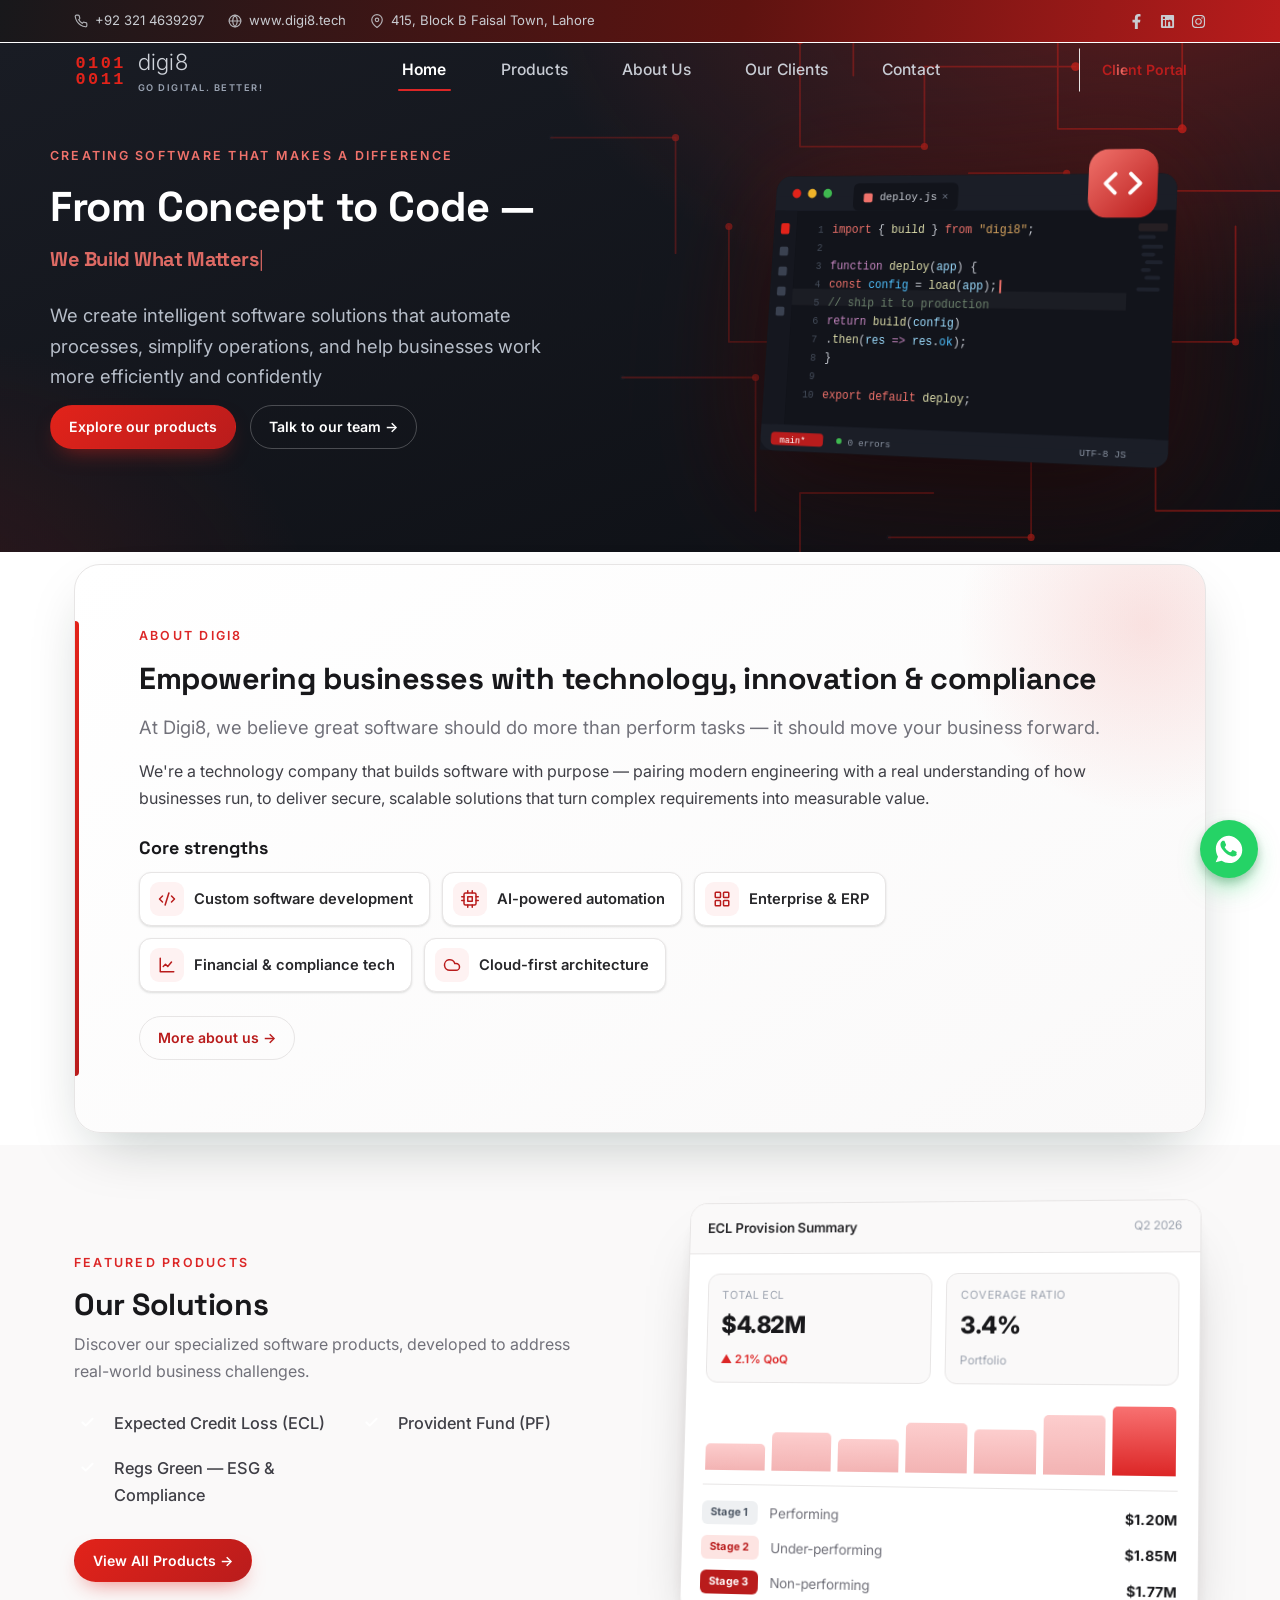
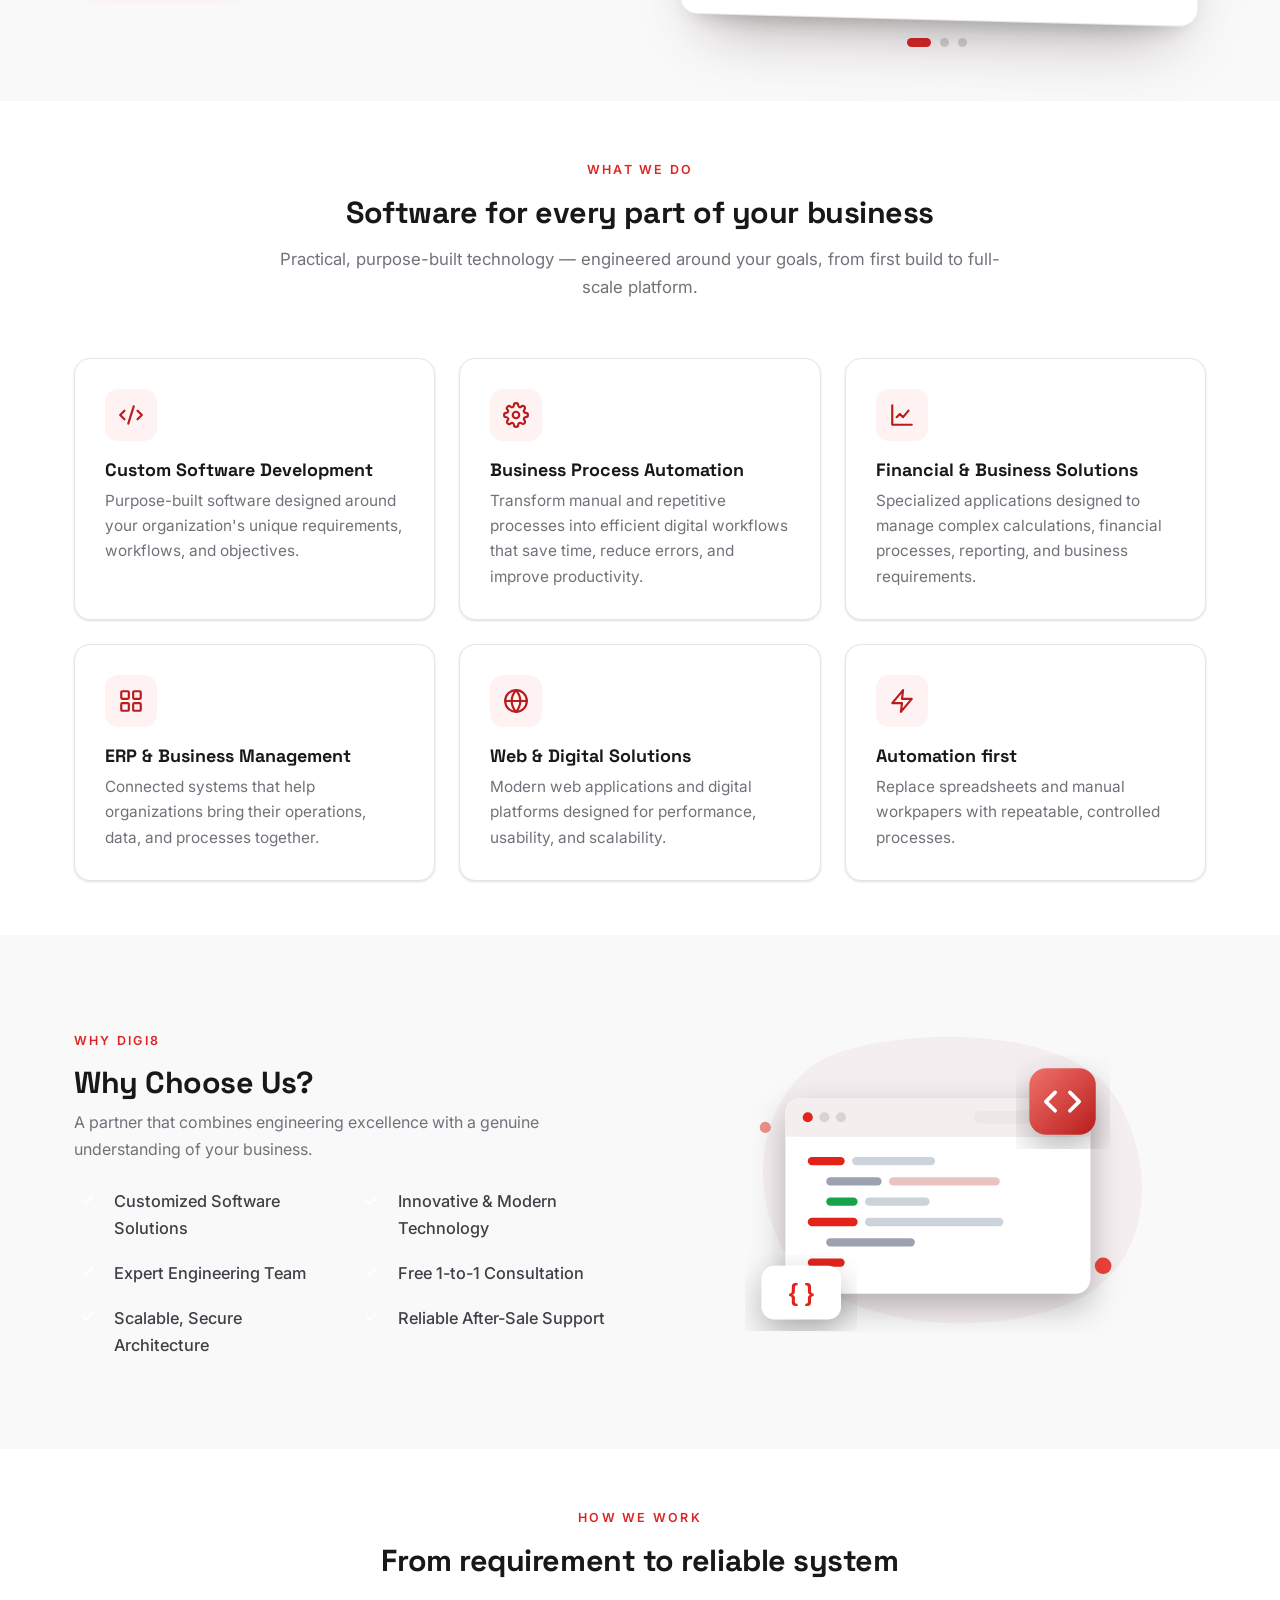
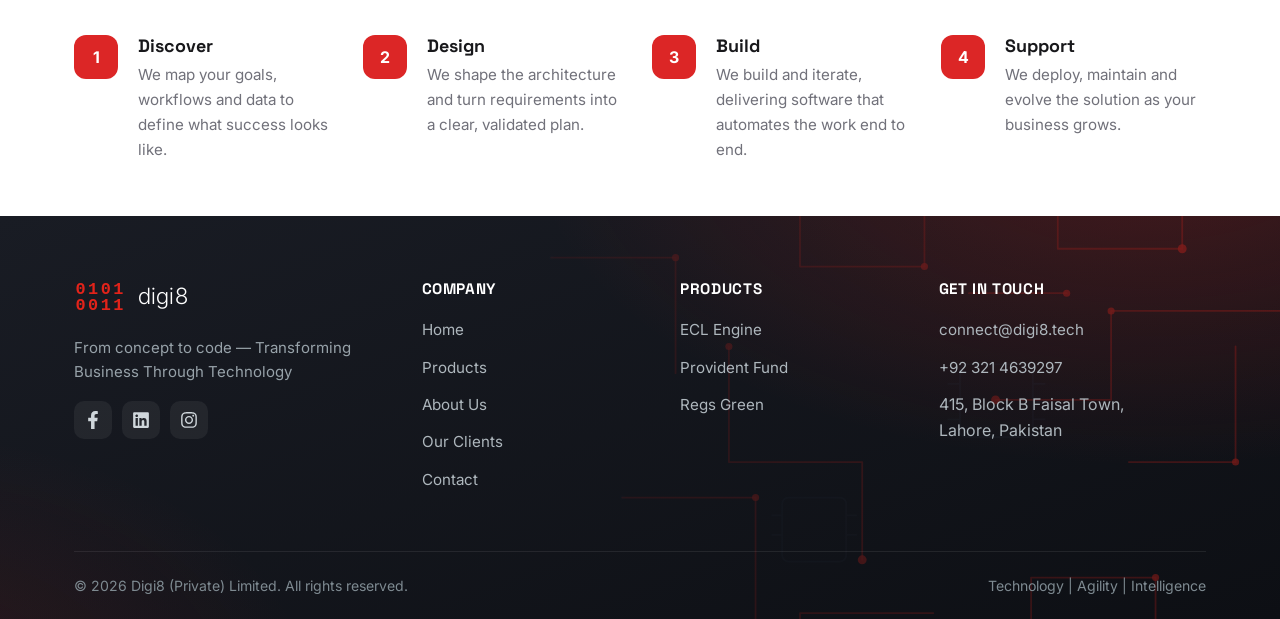
==== commit 808594d8: "Add files via upload" ====
--- a/index.html
+++ b/index.html
@@ -9,7 +9,7 @@
   <link rel="preconnect" href="https://fonts.googleapis.com" />
   <link rel="preconnect" href="https://fonts.gstatic.com" crossorigin />
   <link rel="stylesheet" href="https://fonts.googleapis.com/css2?family=Inter:wght@300;400;500;600;700&family=Space+Grotesk:wght@500;600;700&display=swap" />
-  <link rel="stylesheet" href="/assets/css/styles.css?v=92" />
+  <link rel="stylesheet" href="/assets/css/styles.css?v=93" />
 </head>
 <body class="home">
 
--- a/assets/css/styles.css
+++ b/assets/css/styles.css
@@ -175,9 +175,9 @@
 
 /* ----- Buttons ----- */
 .btn {
-  display: inline-flex; align-items: center; gap: 8px;
-  font-weight: 600; font-size: .98rem;
-  padding: 13px 26px; border-radius: 999px;
+  display: inline-flex; align-items: center; gap: 7px;
+  font-weight: 600; font-size: .88rem;
+  padding: 9px 18px; border-radius: 999px;
   border: 1.5px solid transparent; cursor: pointer;
   transition: transform .18s ease, box-shadow .2s ease, background .2s ease, color .2s ease;
 }
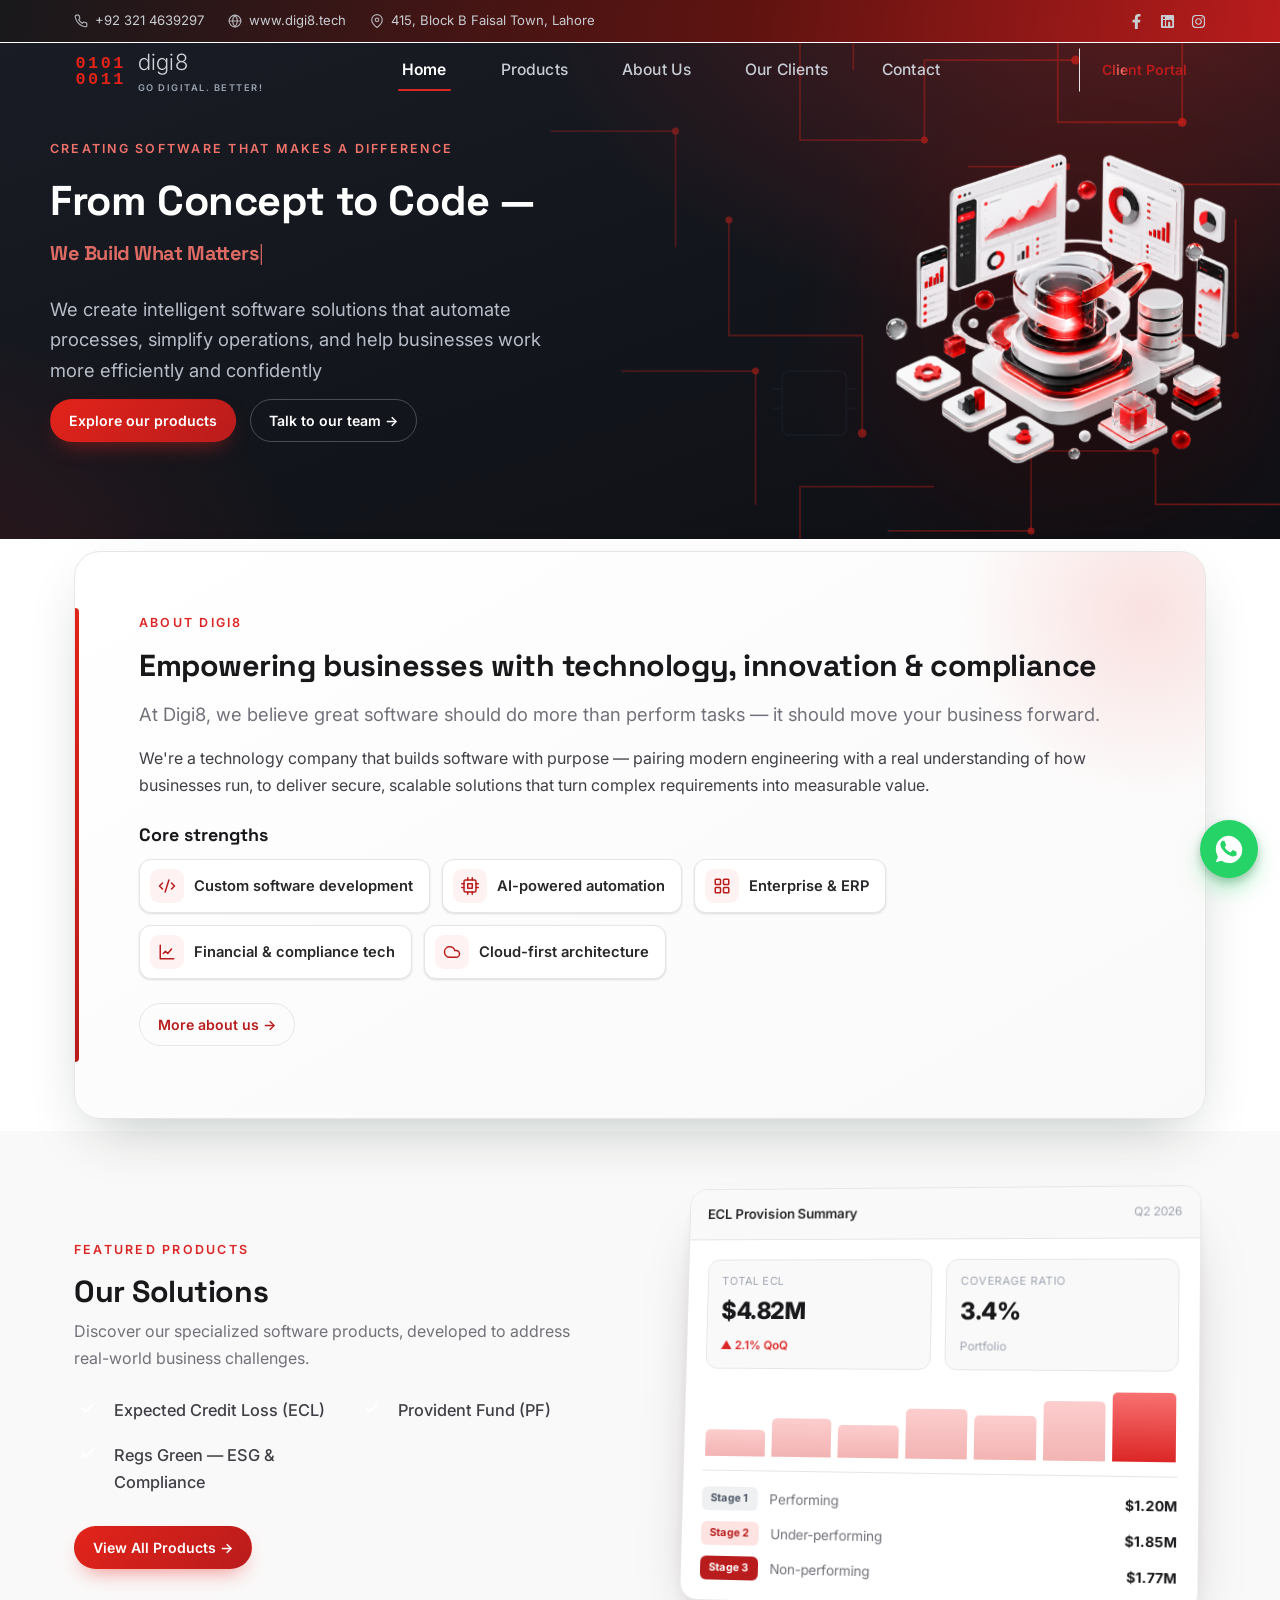
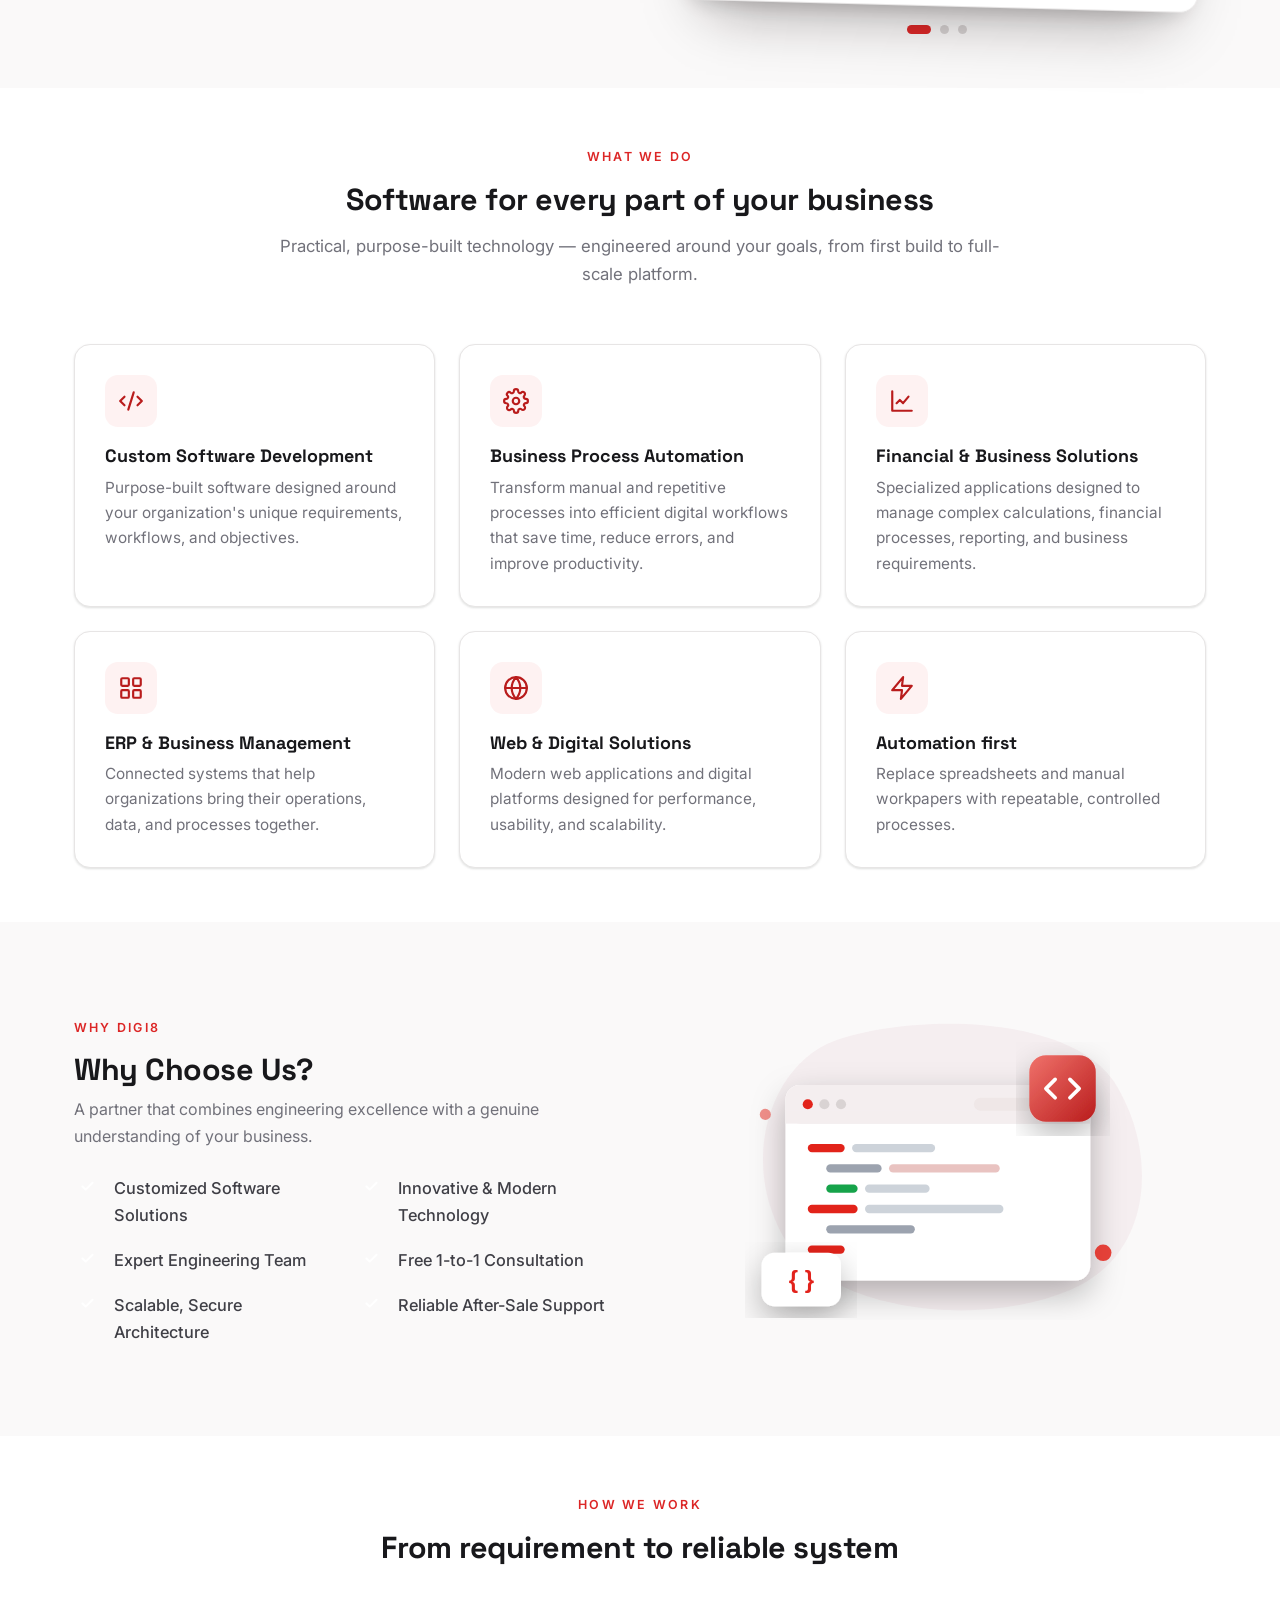
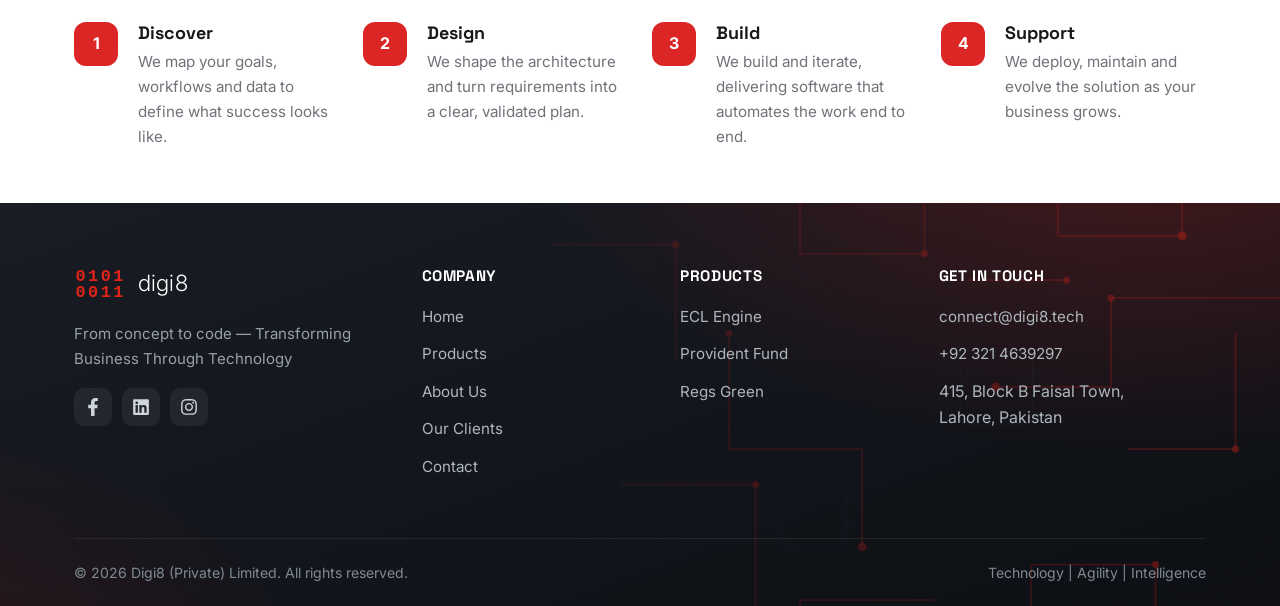
==== commit 7b295d26: "Add files via upload" ====
--- a/index.html
+++ b/index.html
@@ -9,7 +9,7 @@
   <link rel="preconnect" href="https://fonts.googleapis.com" />
   <link rel="preconnect" href="https://fonts.gstatic.com" crossorigin />
   <link rel="stylesheet" href="https://fonts.googleapis.com/css2?family=Inter:wght@300;400;500;600;700&family=Space+Grotesk:wght@500;600;700&display=swap" />
-  <link rel="stylesheet" href="/assets/css/styles.css?v=93" />
+  <link rel="stylesheet" href="/assets/css/styles.css?v=99" />
 </head>
 <body class="home">
 
@@ -67,7 +67,10 @@
 
       <div class="hero__visual" aria-hidden="true">
         <div class="hero__float">
-          <img class="hero__laptop-img" src="/assets/img/hero-opt-code.svg?v=2" alt="Code editor" />
+          <div class="hero-slider">
+            <img class="hero-3d-img hero-3d-img--clear is-active" src="/assets/img/hero-opt1-fit.png?v=1" alt="Digi8 intelligent software platform" />
+            <img class="hero-3d-img hero-3d-img--clear" src="/assets/img/hero-opt4-fit.png?v=1" alt="Digi8 intelligent software platform" />
+          </div>
         </div>
       </div>
     </div>
@@ -360,6 +363,25 @@
   </script>
   <script src="/assets/js/main.js"></script>
   <script>
+    // Hero illustration slider (cross-fade between the two images)
+    (function () {
+      var slider = document.querySelector(".hero-slider");
+      if (!slider) return;
+      var imgs = slider.querySelectorAll("img");
+      var dots = document.querySelectorAll(".hero-slider__dots button");
+      var i = 0, timer;
+      var reduce = window.matchMedia && window.matchMedia("(prefers-reduced-motion: reduce)").matches;
+      function go(n) {
+        i = (n + imgs.length) % imgs.length;
+        Array.prototype.forEach.call(imgs, function (im, k) { im.classList.toggle("is-active", k === i); });
+        Array.prototype.forEach.call(dots, function (d, k) { d.classList.toggle("is-active", k === i); });
+      }
+      function start() { if (reduce) return; clearInterval(timer); timer = setInterval(function () { go(i + 1); }, 4500); }
+      Array.prototype.forEach.call(dots, function (d, k) { d.addEventListener("click", function () { go(k); start(); }); });
+      go(0); start();
+    })();
+  </script>
+  <script>
     (function () {
       var el = document.querySelector(".typed-text");
       var caret = document.querySelector(".type-caret");
--- a/assets/css/styles.css
+++ b/assets/css/styles.css
@@ -110,10 +110,45 @@
   will-change: transform;
 }
 .hero__laptop-img:hover { transform: perspective(1500px) rotateY(-6deg) rotateX(2deg) rotate(0deg); }
+
+/* Home hero 3D illustration — dark JPG blended into the dark hero via an edge-fade mask */
+.hero-3d-img {
+  width: 100%; height: auto; display: block;
+  -webkit-mask-image: radial-gradient(132% 128% at 52% 46%, #000 60%, transparent 90%);
+          mask-image: radial-gradient(132% 128% at 52% 46%, #000 60%, transparent 90%);
+  filter: drop-shadow(0 40px 70px rgba(0,0,0,.6)) drop-shadow(0 0 60px rgba(226,35,26,.24));
+  transform: perspective(1100px) rotateY(-22deg) rotateX(10deg) rotate(1.5deg);
+  transform-origin: center center;
+  transition: transform .8s cubic-bezier(.22,.61,.36,1), filter .8s ease;
+  will-change: transform;
+}
+.hero-3d-img:hover { transform: perspective(1100px) rotateY(-8deg) rotateX(3deg) rotate(0deg); }
+
+/* Transparent illustration on the dark hero — no mask needed; gentle tilt + red glow */
+.hero-3d-img--clear {
+  -webkit-mask-image: none; mask-image: none;
+  transform: perspective(1600px) rotateY(-9deg) rotateX(4deg) rotate(.5deg);
+  filter: drop-shadow(0 34px 60px rgba(0,0,0,.5)) drop-shadow(0 0 60px rgba(226,35,26,.22));
+}
+.hero-3d-img--clear:hover { transform: perspective(1600px) rotateY(-3deg) rotateX(1deg); }
+
+/* Hero image slider — smooth cross-fade with a gentle zoom */
+.hero-slider { position: relative; width: 100%; aspect-ratio: 1.45 / 1;
+  transform: perspective(1600px) rotateY(-9deg) rotateX(4deg) rotate(.5deg);
+  transition: transform .8s cubic-bezier(.22,.61,.36,1); }
+.hero-slider:hover { transform: perspective(1600px) rotateY(-3deg) rotateX(1deg); }
+.hero-slider img { position: absolute; inset: 0; width: 100%; height: 100%; object-fit: contain;
+  opacity: 0; transform: scale(1.06); transform-origin: center;
+  transition: opacity 1.2s ease-in-out, transform 1.6s cubic-bezier(.22,.61,.36,1);
+  will-change: opacity, transform; }
+.hero-slider img:hover { transform: scale(1.06); }
+.hero-slider img.is-active,
+.hero-slider img.is-active:hover { opacity: 1; transform: scale(1); }
 @media (max-width: 960px) {
   body.home .hero__grid { grid-template-columns: 1fr; }
   .hero__float { max-width: 470px; }
   .hero__laptop-img { transform: perspective(1400px) rotateY(-9deg) rotateX(4deg) rotate(1deg); }
+  .hero-3d-img { transform: perspective(1100px) rotateY(-15deg) rotateX(7deg) rotate(1deg); }
 }
 
 /* About Digi8 — feature card */
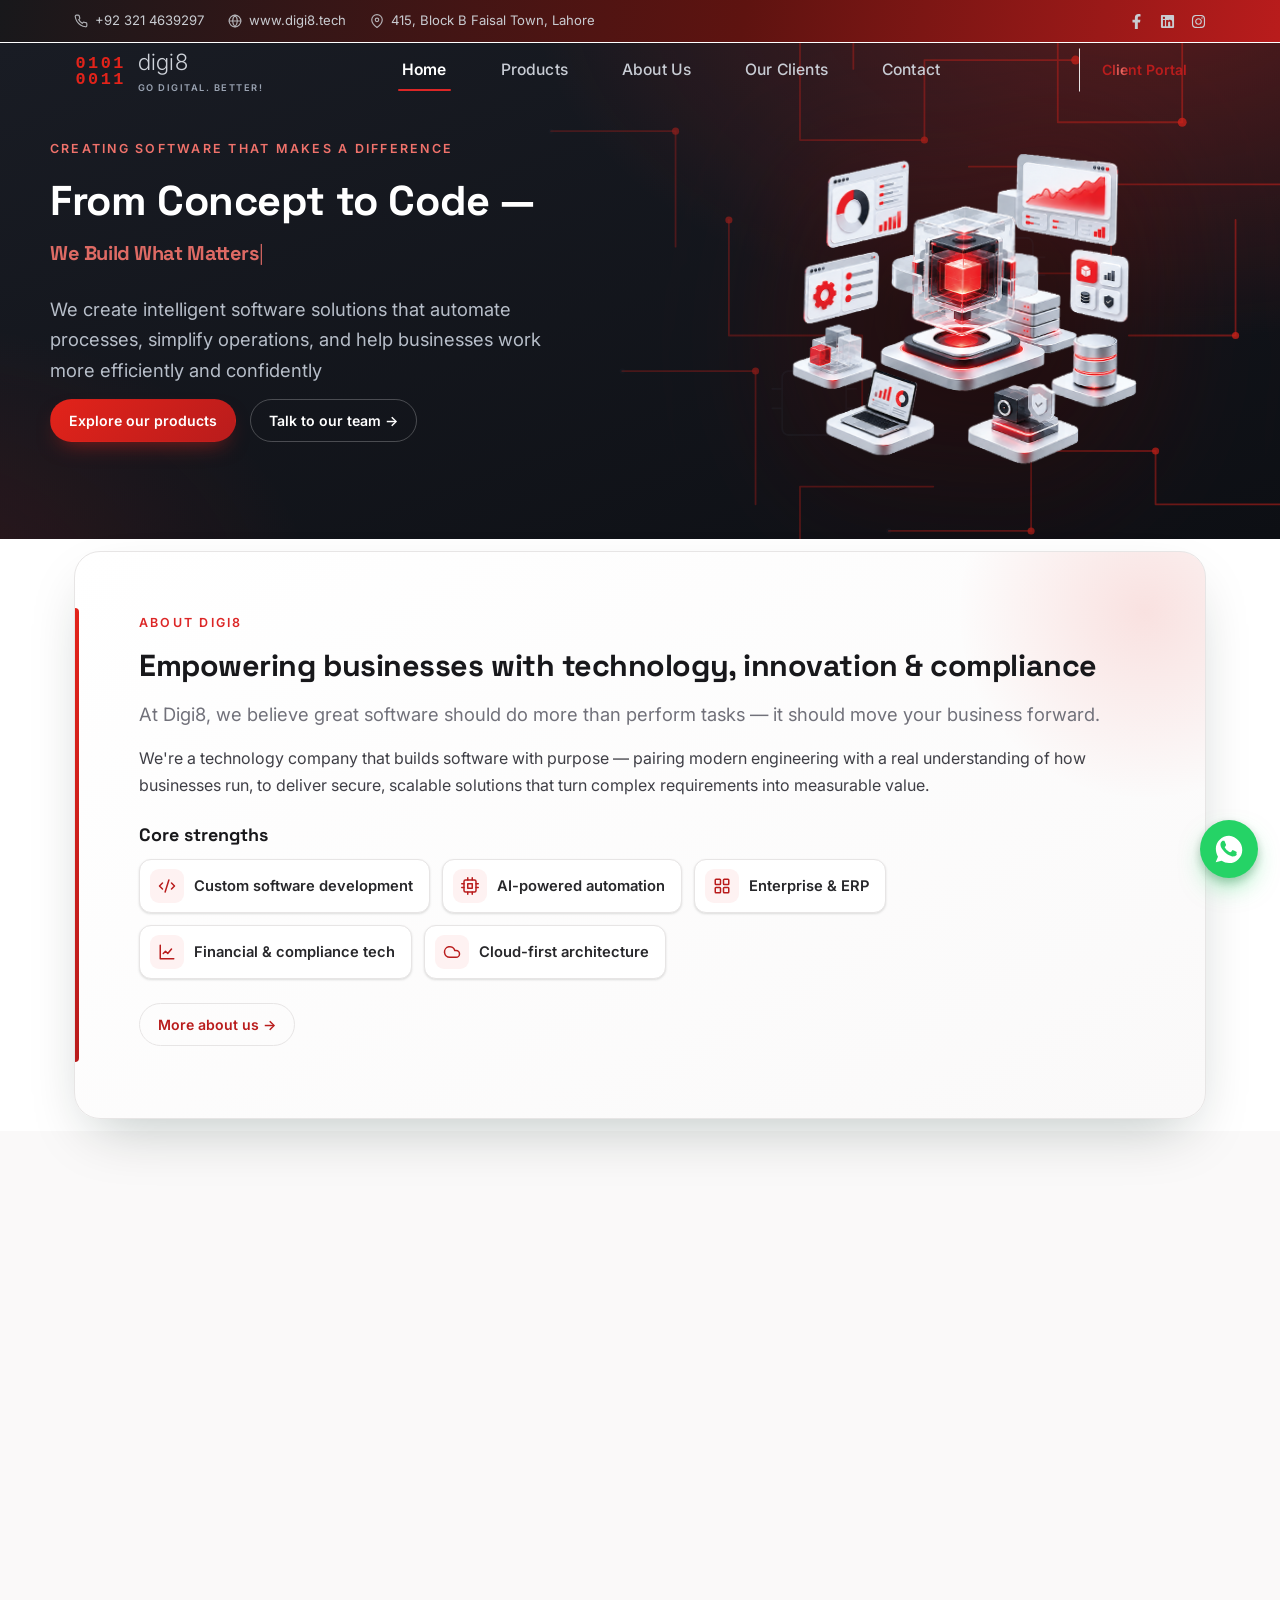
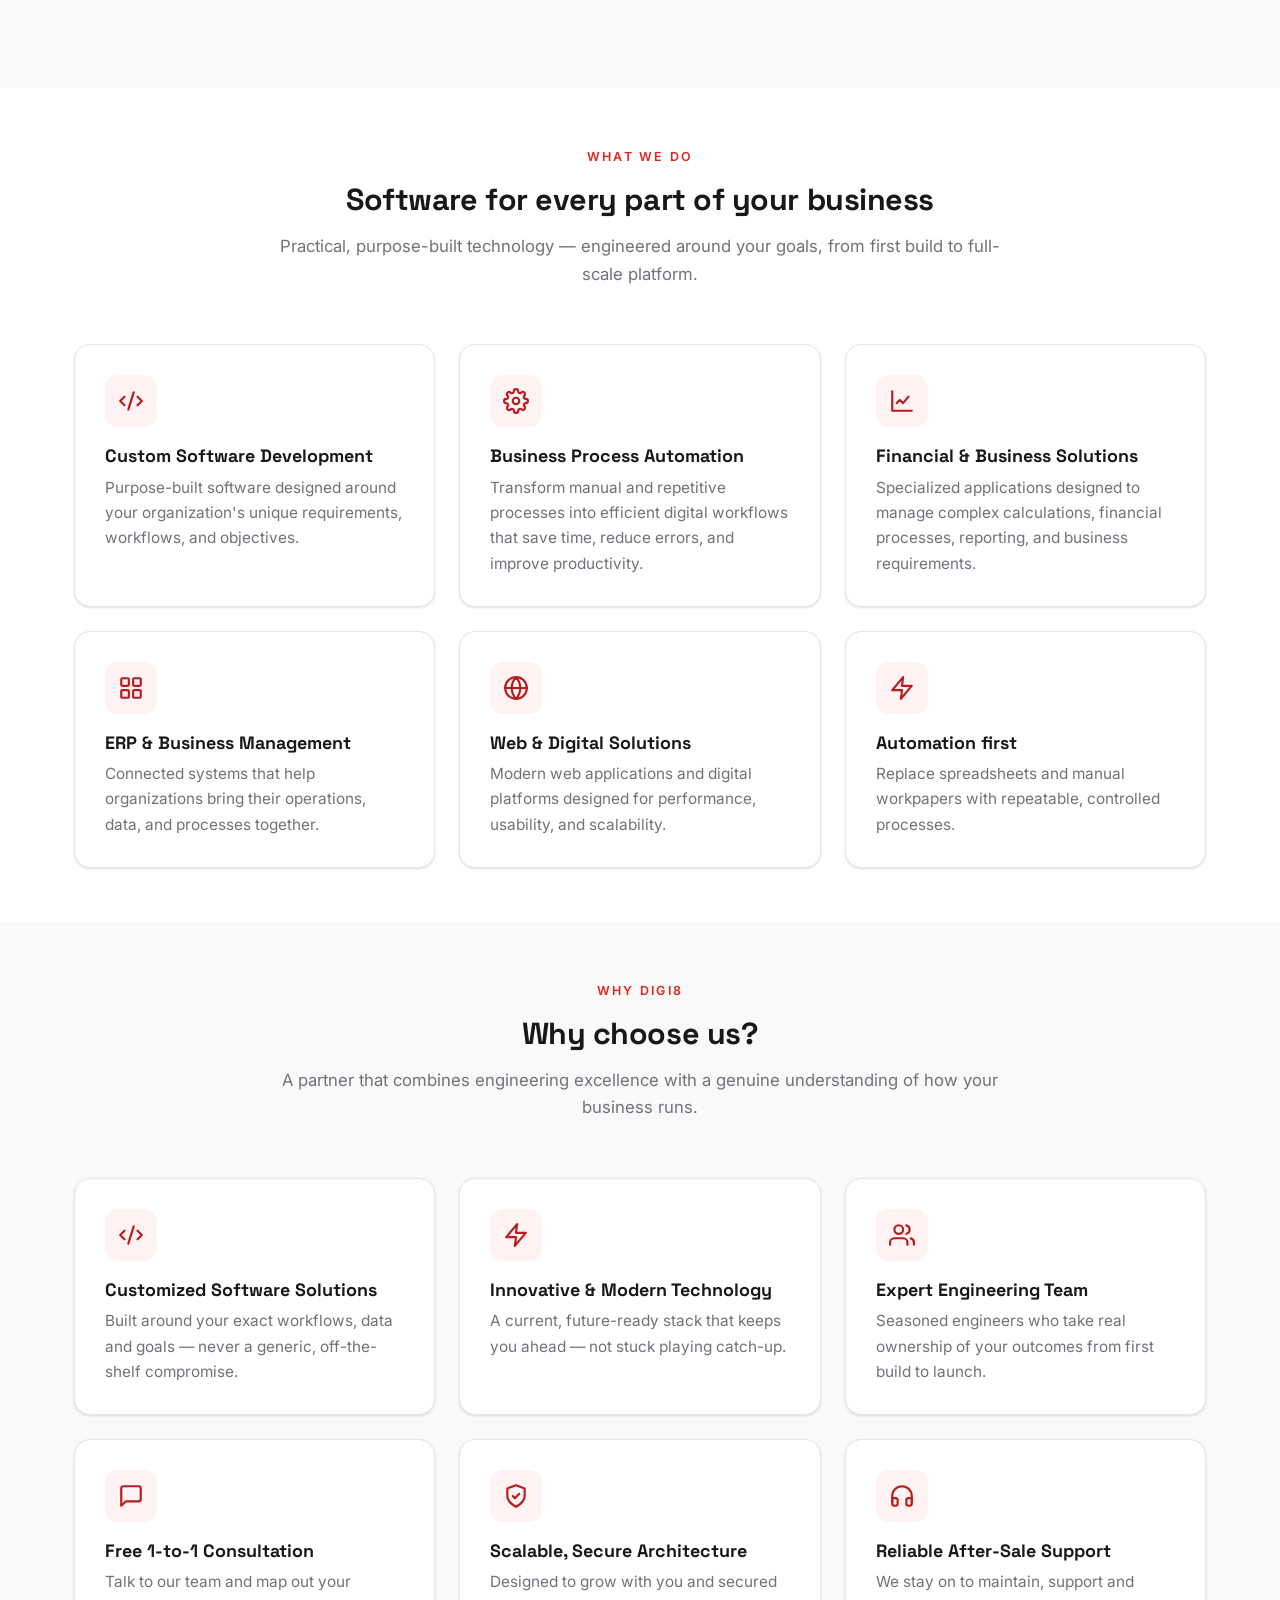
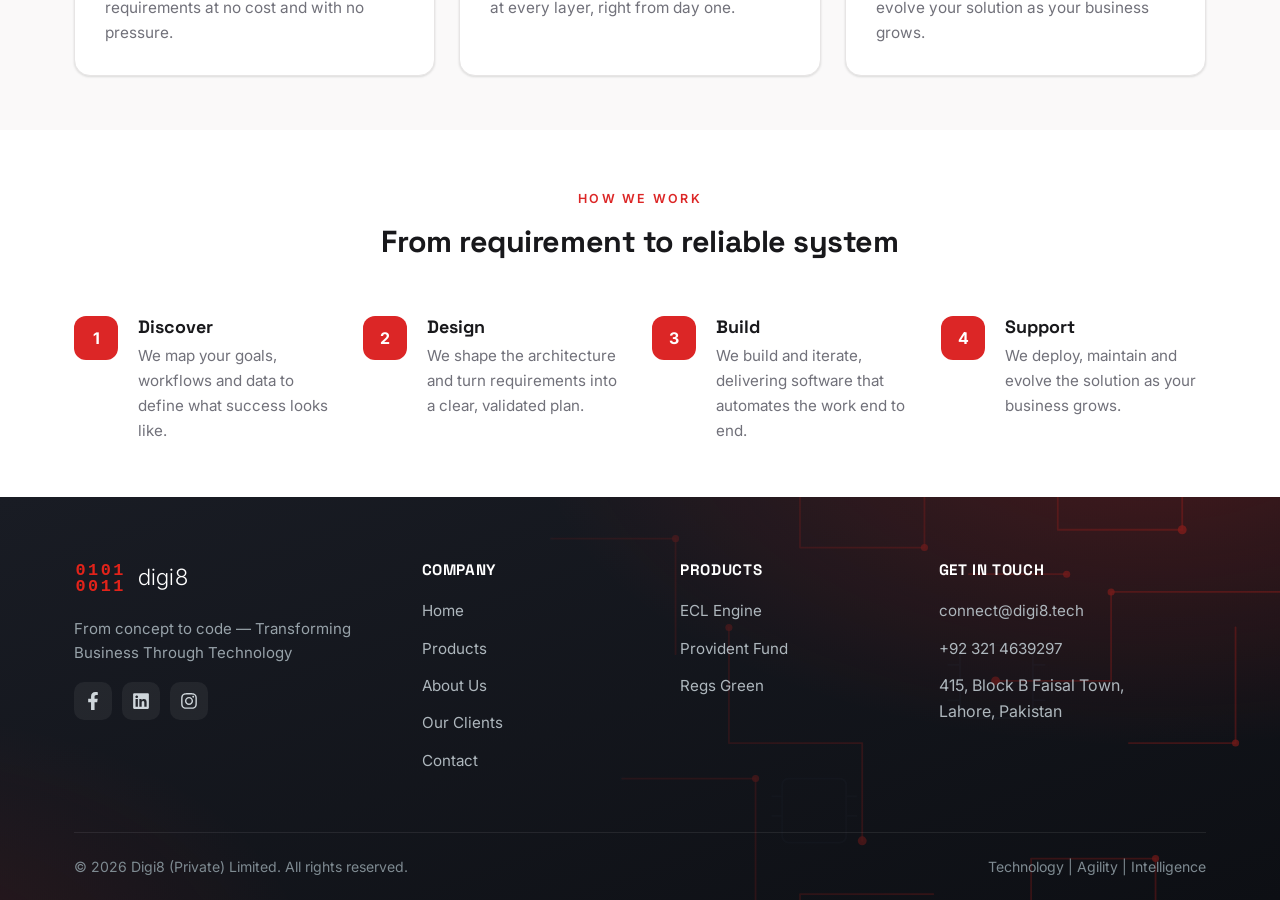
==== commit 98345089: "Add files via upload" ====
--- a/index.html
+++ b/index.html
@@ -4,12 +4,15 @@
   <meta charset="UTF-8" />
   <link rel="icon" type="image/svg+xml" href="/assets/img/favicon.svg" />
   <meta name="viewport" content="width=device-width, initial-scale=1" />
+  <meta http-equiv="Cache-Control" content="no-cache, no-store, must-revalidate" />
+  <meta http-equiv="Pragma" content="no-cache" />
+  <meta http-equiv="Expires" content="0" />
   <title>Digi8 — Your Technology Transformation Partner</title>
   <meta name="description" content="Digi8 is a technology company building intelligent software — Expected Credit Loss (ECL), Provident Fund management and Regs Green ESG, plus custom software, business automation and ERP solutions. Technology | Agility | Intelligence." />
   <link rel="preconnect" href="https://fonts.googleapis.com" />
   <link rel="preconnect" href="https://fonts.gstatic.com" crossorigin />
   <link rel="stylesheet" href="https://fonts.googleapis.com/css2?family=Inter:wght@300;400;500;600;700&family=Space+Grotesk:wght@500;600;700&display=swap" />
-  <link rel="stylesheet" href="/assets/css/styles.css?v=99" />
+  <link rel="stylesheet" href="/assets/css/styles.css?v=100" />
 </head>
 <body class="home">
 
@@ -68,8 +71,8 @@
       <div class="hero__visual" aria-hidden="true">
         <div class="hero__float">
           <div class="hero-slider">
-            <img class="hero-3d-img hero-3d-img--clear is-active" src="/assets/img/hero-opt1-fit.png?v=1" alt="Digi8 intelligent software platform" />
-            <img class="hero-3d-img hero-3d-img--clear" src="/assets/img/hero-opt4-fit.png?v=1" alt="Digi8 intelligent software platform" />
+            <img class="hero-3d-img hero-3d-img--clear is-active" src="/assets/img/hero-slide-a.png?v=2" alt="Digi8 intelligent software platform" />
+            <img class="hero-3d-img hero-3d-img--clear" src="/assets/img/hero-slide-b.png?v=2" alt="Digi8 intelligent software platform" />
           </div>
         </div>
       </div>
@@ -201,22 +204,43 @@
 
   <!-- Why choose us -->
   <section class="section section--soft">
-    <div class="container split">
-      <div class="reveal">
+    <div class="container">
+      <div class="section-head reveal">
         <span class="eyebrow">Why Digi8</span>
-        <h2 class="why-choose__title">Why Choose Us?</h2>
-        <p style="color:var(--ink-500); max-width:520px;">A partner that combines engineering excellence with a genuine understanding of your business.</p>
-        <ul class="why-list">
-          <li>Customized Software Solutions</li>
-          <li>Innovative &amp; Modern Technology</li>
-          <li>Expert Engineering Team</li>
-          <li>Free 1-to-1 Consultation</li>
-          <li>Scalable, Secure Architecture</li>
-          <li>Reliable After-Sale Support</li>
-        </ul>
-      </div>
-      <div class="reveal">
-        <img class="why-choose__img" src="/assets/img/why-dev.svg" alt="" loading="lazy" />
+        <h2>Why choose us?</h2>
+        <p>A partner that combines engineering excellence with a genuine understanding of how your business runs.</p>
+      </div>
+      <div class="grid grid-3">
+        <div class="card reveal">
+          <div class="card__icon"><svg viewBox="0 0 24 24" fill="none" stroke="currentColor" stroke-width="2" stroke-linecap="round" stroke-linejoin="round"><path d="m18 16 4-4-4-4"/><path d="m6 8-4 4 4 4"/><path d="m14.5 4-5 16"/></svg></div>
+          <h3>Customized Software Solutions</h3>
+          <p>Built around your exact workflows, data and goals — never a generic, off-the-shelf compromise.</p>
+        </div>
+        <div class="card reveal">
+          <div class="card__icon"><svg viewBox="0 0 24 24" fill="none" stroke="currentColor" stroke-width="2" stroke-linecap="round" stroke-linejoin="round"><path d="M13 2 3 14h9l-1 8 10-12h-9l1-8z"/></svg></div>
+          <h3>Innovative &amp; Modern Technology</h3>
+          <p>A current, future-ready stack that keeps you ahead — not stuck playing catch-up.</p>
+        </div>
+        <div class="card reveal">
+          <div class="card__icon"><svg viewBox="0 0 24 24" fill="none" stroke="currentColor" stroke-width="2" stroke-linecap="round" stroke-linejoin="round"><path d="M17 21v-2a4 4 0 0 0-4-4H5a4 4 0 0 0-4 4v2"/><circle cx="9" cy="7" r="4"/><path d="M23 21v-2a4 4 0 0 0-3-3.87"/><path d="M16 3.13a4 4 0 0 1 0 7.75"/></svg></div>
+          <h3>Expert Engineering Team</h3>
+          <p>Seasoned engineers who take real ownership of your outcomes from first build to launch.</p>
+        </div>
+        <div class="card reveal">
+          <div class="card__icon"><svg viewBox="0 0 24 24" fill="none" stroke="currentColor" stroke-width="2" stroke-linecap="round" stroke-linejoin="round"><path d="M21 15a2 2 0 0 1-2 2H7l-4 4V5a2 2 0 0 1 2-2h14a2 2 0 0 1 2 2z"/></svg></div>
+          <h3>Free 1-to-1 Consultation</h3>
+          <p>Talk to our team and map out your requirements at no cost and with no pressure.</p>
+        </div>
+        <div class="card reveal">
+          <div class="card__icon"><svg viewBox="0 0 24 24" fill="none" stroke="currentColor" stroke-width="2" stroke-linecap="round" stroke-linejoin="round"><path d="M12 22s8-4 8-10V5l-8-3-8 3v7c0 6 8 10 8 10z"/><path d="m9 12 2 2 4-4"/></svg></div>
+          <h3>Scalable, Secure Architecture</h3>
+          <p>Designed to grow with you and secured at every layer, right from day one.</p>
+        </div>
+        <div class="card reveal">
+          <div class="card__icon"><svg viewBox="0 0 24 24" fill="none" stroke="currentColor" stroke-width="2" stroke-linecap="round" stroke-linejoin="round"><path d="M3 18v-6a9 9 0 0 1 18 0v6"/><path d="M21 19a2 2 0 0 1-2 2h-1a2 2 0 0 1-2-2v-3a2 2 0 0 1 2-2h3z"/><path d="M3 19a2 2 0 0 0 2 2h1a2 2 0 0 0 2-2v-3a2 2 0 0 0-2-2H3z"/></svg></div>
+          <h3>Reliable After-Sale Support</h3>
+          <p>We stay on to maintain, support and evolve your solution as your business grows.</p>
+        </div>
       </div>
     </div>
   </section>
--- a/assets/css/styles.css
+++ b/assets/css/styles.css
@@ -144,6 +144,14 @@
 .hero-slider img:hover { transform: scale(1.06); }
 .hero-slider img.is-active,
 .hero-slider img.is-active:hover { opacity: 1; transform: scale(1); }
+/* Mobile: flatten the tilt and centre the slider + both images */
+@media (max-width: 700px) {
+  .hero__visual { justify-content: center; }
+  .hero__float { margin-left: auto; margin-right: auto; }
+  .hero-slider { max-width: 420px; margin: 0 auto; aspect-ratio: 1.3 / 1; transform: none; }
+  .hero-slider:hover { transform: none; }
+  .hero-slider img { object-position: center; }
+}
 @media (max-width: 960px) {
   body.home .hero__grid { grid-template-columns: 1fr; }
   .hero__float { max-width: 470px; }
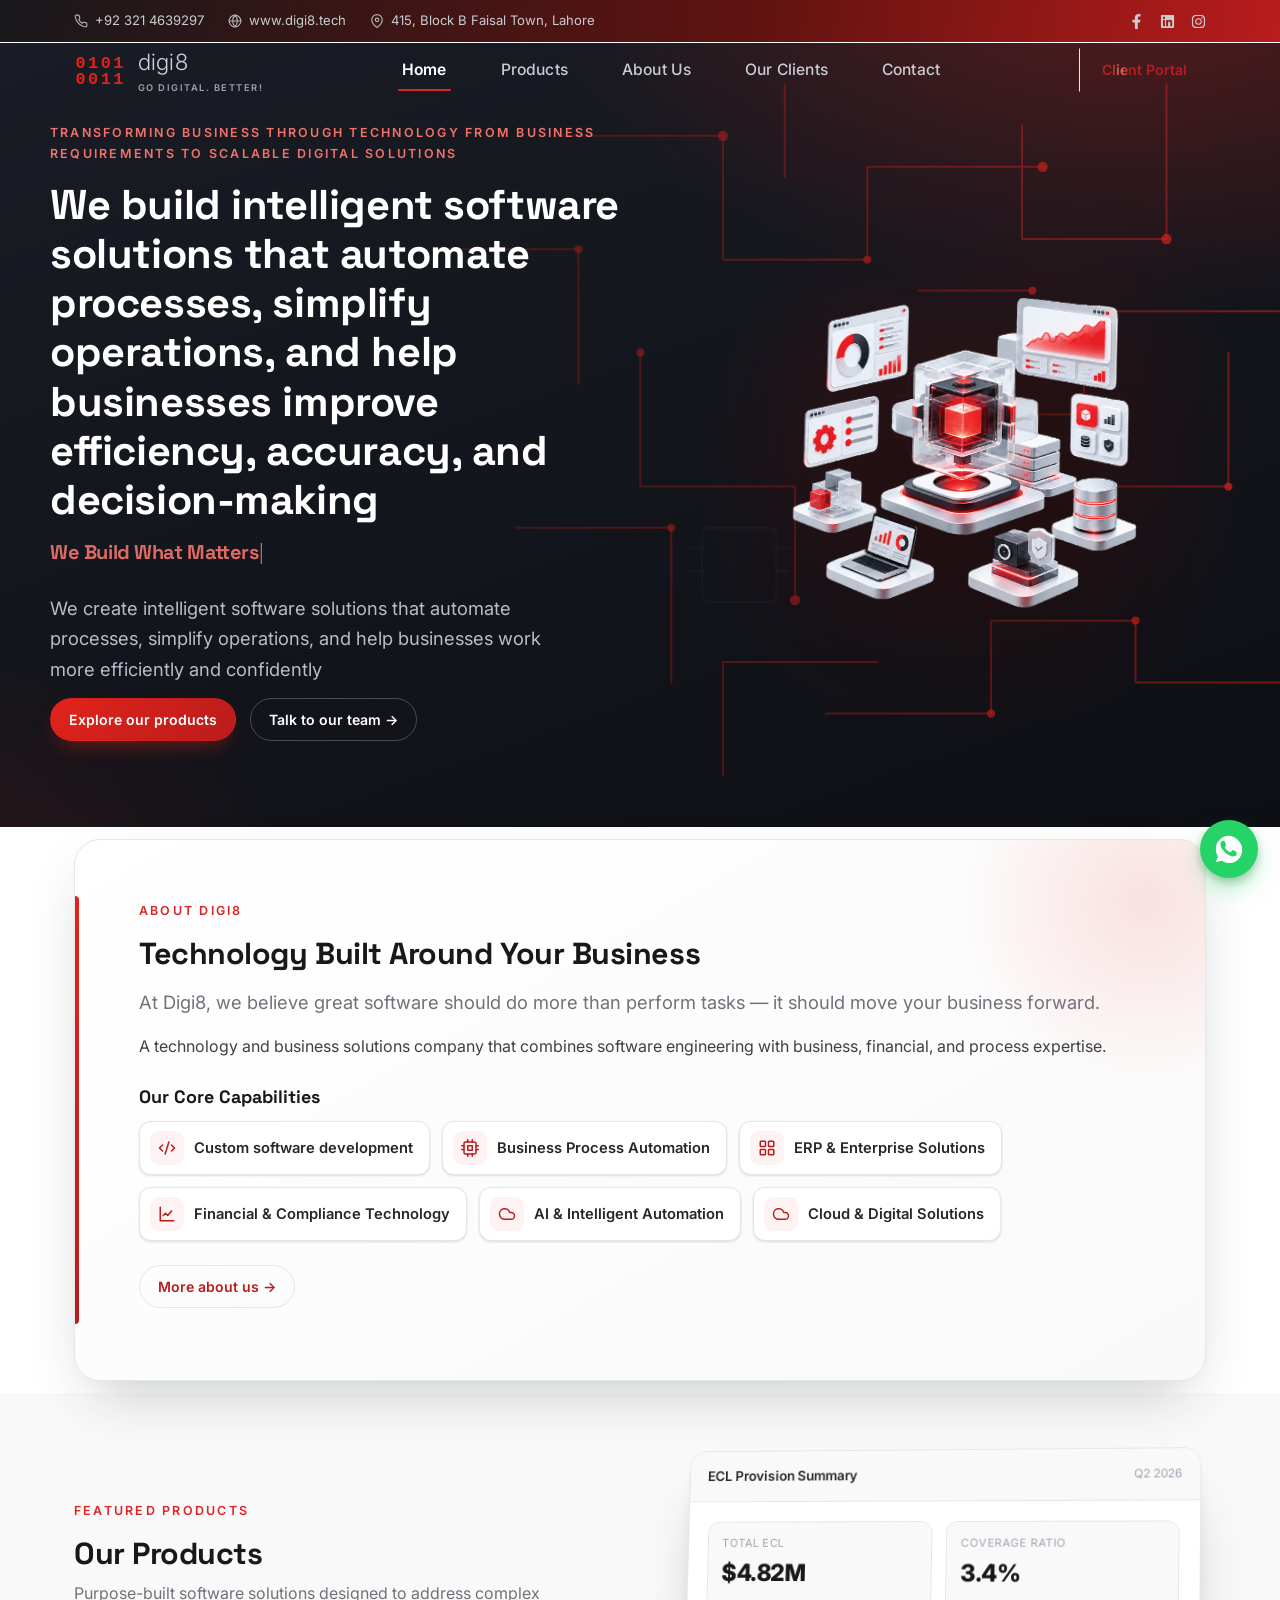
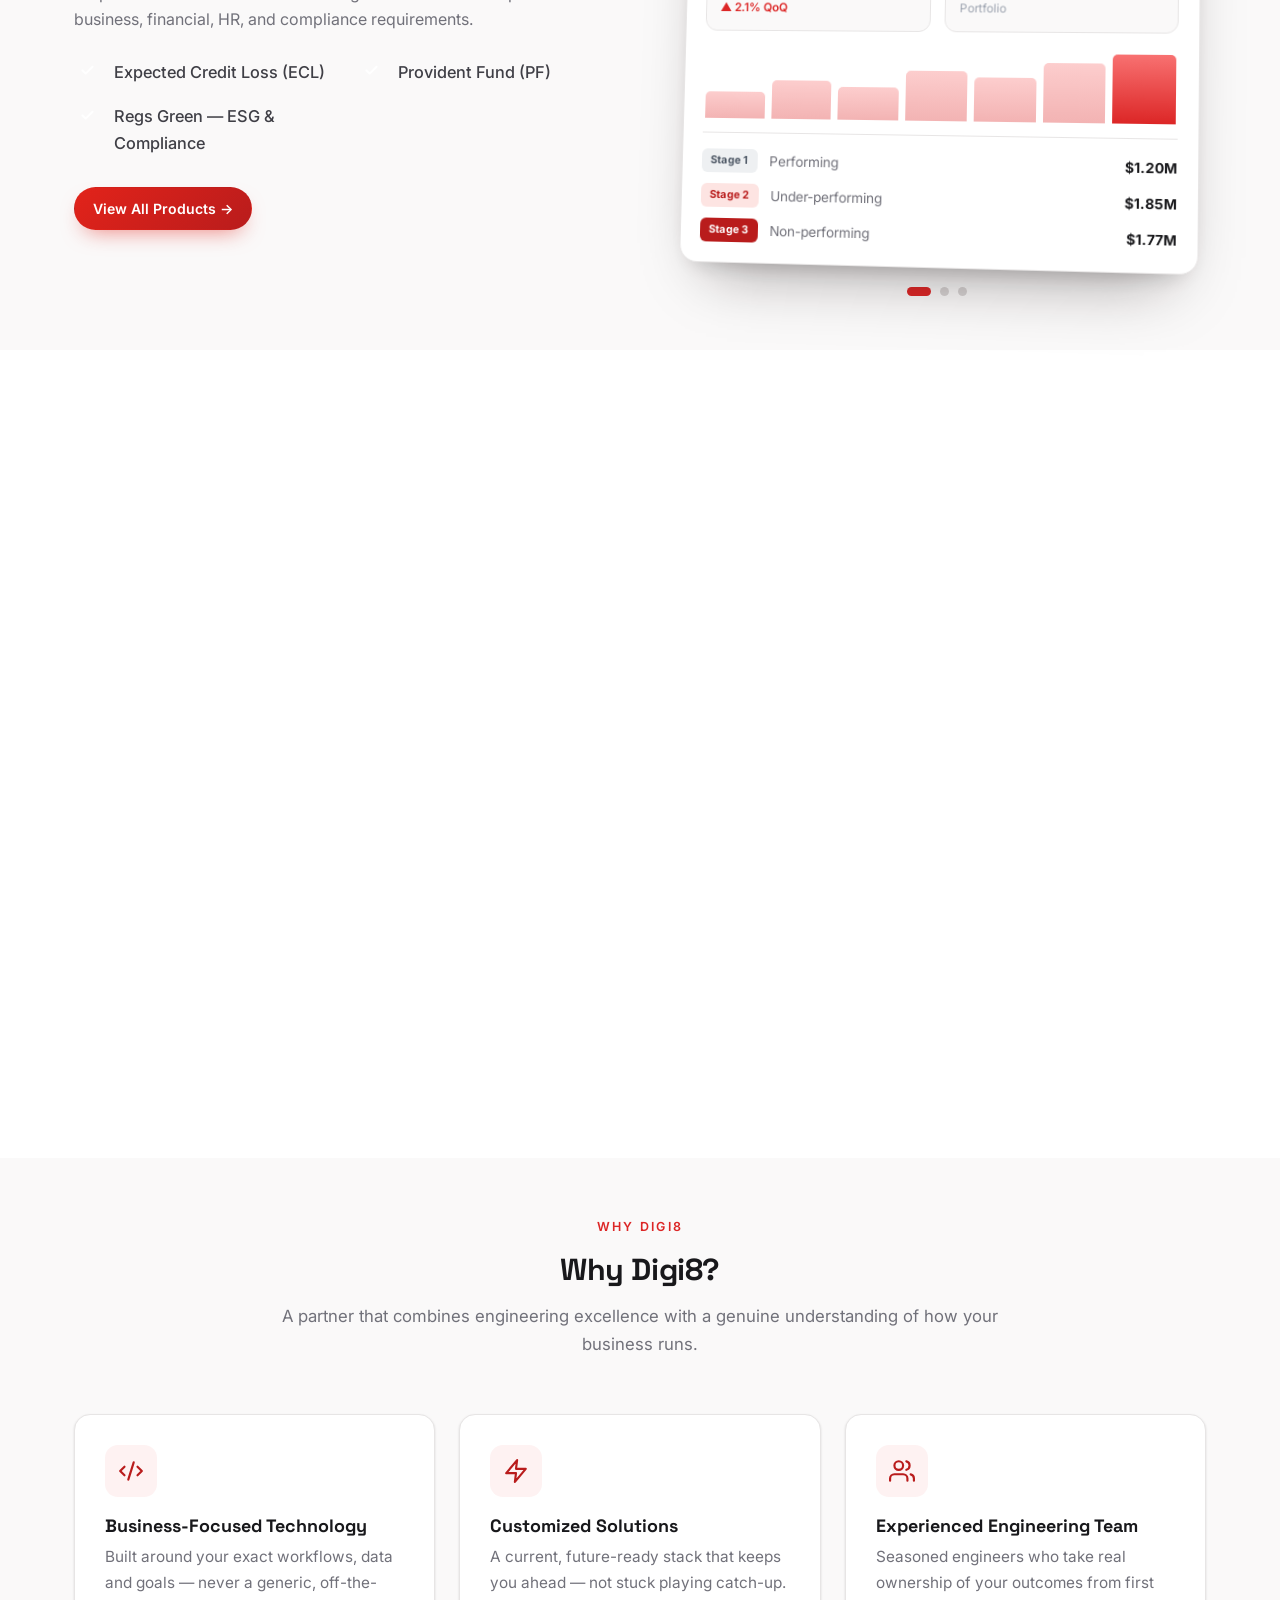
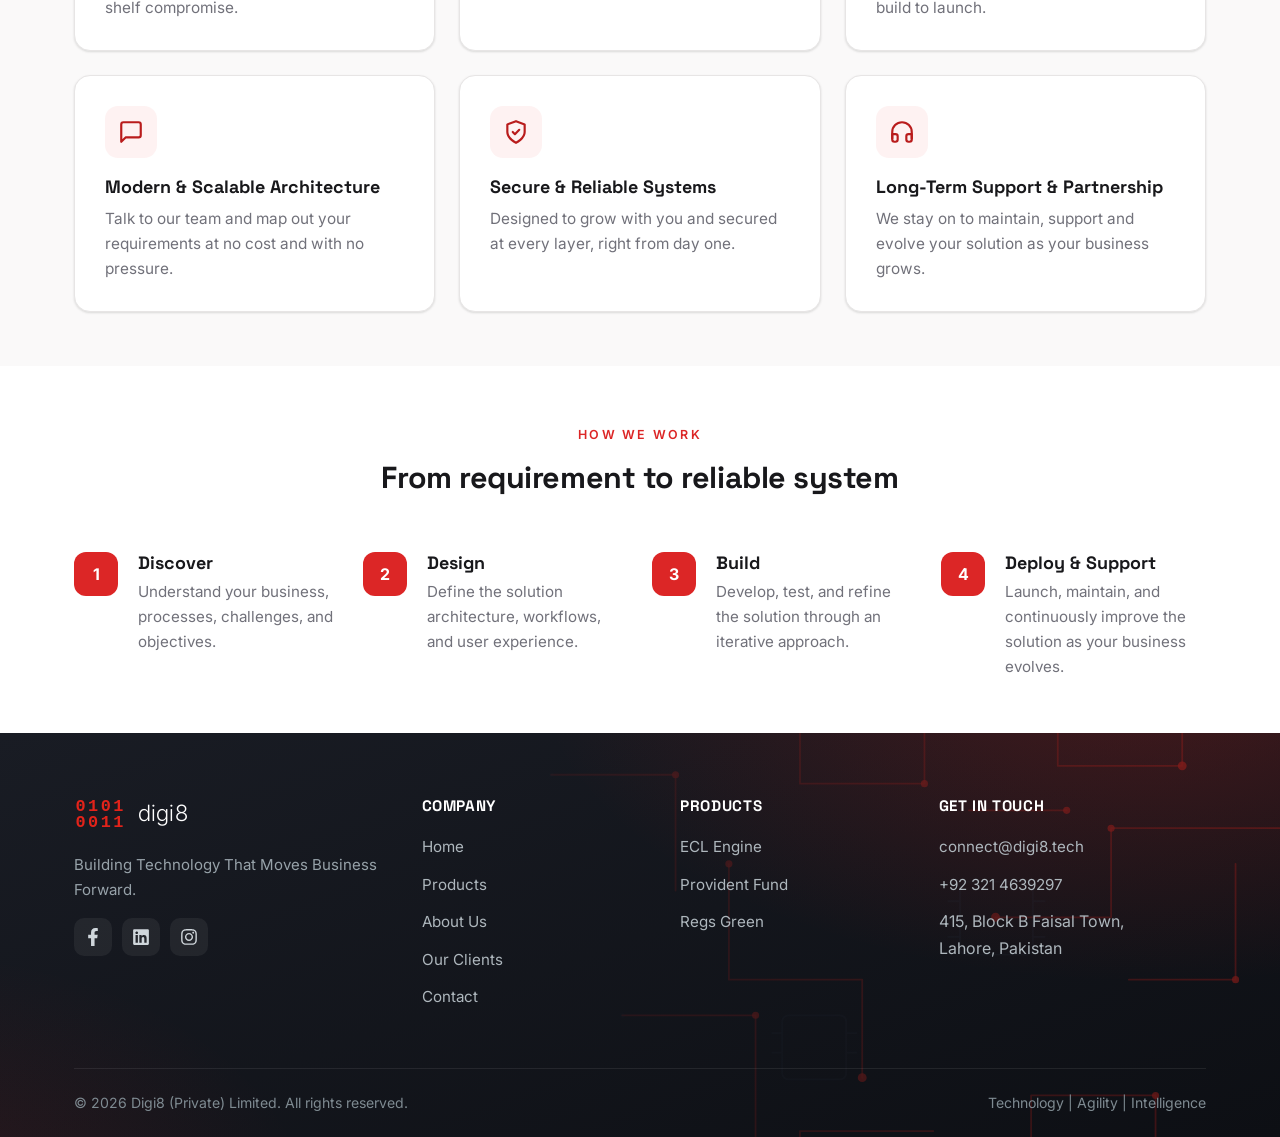
==== commit fef6498f: "Add files via upload" ====
--- a/index.html
+++ b/index.html
@@ -59,8 +59,9 @@
   <section class="hero">
     <div class="container hero__grid">
       <div class="hero__copy">
-        <span class="eyebrow">Creating Software That Makes a Difference</span>
-        <h1>From Concept to Code — <br/><span class="typed-wrap"><em class="typed-text" data-text="We Build What Matters"></em><span class="type-caret" aria-hidden="true">|</span></span></h1>
+        <span class="eyebrow">Transforming Business Through Technology
+ From Business Requirements to Scalable Digital Solutions</span>
+        <h1> We build intelligent software solutions that automate processes, simplify operations, and help businesses improve efficiency, accuracy, and decision-making<br/><span class="typed-wrap"><em class="typed-text" data-text="We Build What Matters"></em><span class="type-caret" aria-hidden="true">|</span></span></h1>
         <p class="hero__lead">We create intelligent software solutions that automate processes, simplify operations, and help businesses work more efficiently and confidently</p>
         <div class="hero__actions">
           <a class="btn btn-primary" href="/products/index.html">Explore our products</a>
@@ -84,16 +85,17 @@
     <div class="container">
       <div class="about-card reveal">
         <span class="eyebrow">About Digi8</span>
-        <h2>Empowering businesses with technology, innovation &amp; compliance</h2>
+        <h2>Technology Built Around Your Business</h2>
         <p class="lead">At Digi8, we believe great software should do more than perform tasks — it should move your business forward.</p>
-        <p>We're a technology company that builds software with purpose — pairing modern engineering with a real understanding of how businesses run, to deliver secure, scalable solutions that turn complex requirements into measurable value.</p>
-        <h3 style="margin:26px 0 8px">Core strengths</h3>
+        <p>A technology and business solutions company that combines software engineering with business, financial, and process expertise.</p>
+        <h3 style="margin:26px 0 8px">Our Core Capabilities</h3>
         <div class="strength-chips">
           <span class="strength-chip"><span class="ic"><svg viewBox="0 0 24 24" fill="none" stroke="currentColor" stroke-width="2" stroke-linecap="round" stroke-linejoin="round"><path d="m18 16 4-4-4-4"/><path d="m6 8-4 4 4 4"/><path d="m14.5 4-5 16"/></svg></span>Custom software development</span>
-          <span class="strength-chip"><span class="ic"><svg viewBox="0 0 24 24" fill="none" stroke="currentColor" stroke-width="2" stroke-linecap="round" stroke-linejoin="round"><rect x="4" y="4" width="16" height="16" rx="2"/><rect x="9" y="9" width="6" height="6"/><path d="M9 1v3M15 1v3M9 20v3M15 20v3M20 9h3M20 14h3M1 9h3M1 14h3"/></svg></span>AI-powered automation</span>
-          <span class="strength-chip"><span class="ic"><svg viewBox="0 0 24 24" fill="none" stroke="currentColor" stroke-width="2" stroke-linecap="round" stroke-linejoin="round"><rect x="3" y="3" width="7" height="7" rx="1"/><rect x="14" y="3" width="7" height="7" rx="1"/><rect x="14" y="14" width="7" height="7" rx="1"/><rect x="3" y="14" width="7" height="7" rx="1"/></svg></span>Enterprise &amp; ERP</span>
-          <span class="strength-chip"><span class="ic"><svg viewBox="0 0 24 24" fill="none" stroke="currentColor" stroke-width="2" stroke-linecap="round" stroke-linejoin="round"><path d="M3 3v18h18"/><path d="M7 14l3-3 3 3 5-6"/></svg></span>Financial &amp; compliance tech</span>
-          <span class="strength-chip"><span class="ic"><svg viewBox="0 0 24 24" fill="none" stroke="currentColor" stroke-width="2" stroke-linecap="round" stroke-linejoin="round"><path d="M17.5 19H9a7 7 0 1 1 6.71-9h1.79a4.5 4.5 0 1 1 0 9Z"/></svg></span>Cloud-first architecture</span>
+          <span class="strength-chip"><span class="ic"><svg viewBox="0 0 24 24" fill="none" stroke="currentColor" stroke-width="2" stroke-linecap="round" stroke-linejoin="round"><rect x="4" y="4" width="16" height="16" rx="2"/><rect x="9" y="9" width="6" height="6"/><path d="M9 1v3M15 1v3M9 20v3M15 20v3M20 9h3M20 14h3M1 9h3M1 14h3"/></svg></span>Business Process Automation</span>
+          <span class="strength-chip"><span class="ic"><svg viewBox="0 0 24 24" fill="none" stroke="currentColor" stroke-width="2" stroke-linecap="round" stroke-linejoin="round"><rect x="3" y="3" width="7" height="7" rx="1"/><rect x="14" y="3" width="7" height="7" rx="1"/><rect x="14" y="14" width="7" height="7" rx="1"/><rect x="3" y="14" width="7" height="7" rx="1"/></svg></span>ERP & Enterprise Solutions</span>
+          <span class="strength-chip"><span class="ic"><svg viewBox="0 0 24 24" fill="none" stroke="currentColor" stroke-width="2" stroke-linecap="round" stroke-linejoin="round"><path d="M3 3v18h18"/><path d="M7 14l3-3 3 3 5-6"/></svg></span>Financial & Compliance Technology</span>
+          <span class="strength-chip"><span class="ic"><svg viewBox="0 0 24 24" fill="none" stroke="currentColor" stroke-width="2" stroke-linecap="round" stroke-linejoin="round"><path d="M17.5 19H9a7 7 0 1 1 6.71-9h1.79a4.5 4.5 0 1 1 0 9Z"/></svg></span>AI & Intelligent Automation</span>
+          <span class="strength-chip"><span class="ic"><svg viewBox="0 0 24 24" fill="none" stroke="currentColor" stroke-width="2" stroke-linecap="round" stroke-linejoin="round"><path d="M17.5 19H9a7 7 0 1 1 6.71-9h1.79a4.5 4.5 0 1 1 0 9Z"/></svg></span>Cloud & Digital Solutions</span>
         </div>
         <p style="margin-top:24px"><a class="btn btn-ghost" href="/about/index.html">More about us →</a></p>
       </div>
@@ -105,8 +107,8 @@
     <div class="container split">
       <div class="reveal">
         <span class="eyebrow">Featured Products</span>
-        <h2 class="why-choose__title">Our Solutions</h2>
-        <p style="color:var(--ink-500); max-width:520px;">Discover our specialized software products, developed to address real-world business challenges.</p>
+        <h2 class="why-choose__title">Our Products</h2>
+        <p style="color:var(--ink-500); max-width:520px;">Purpose-built software solutions designed to address complex business, financial, HR, and compliance requirements.</p>
         <ul class="why-list">
           <li>Expected Credit Loss (ECL)</li>
           <li>Provident Fund (PF)</li>
@@ -151,7 +153,7 @@
     <div class="container">
       <div class="section-head reveal">
         <span class="eyebrow">What We Do</span>
-        <h2>Software for every part of your business</h2>
+        <h2>Solutions Designed Around Your Business</h2>
         <p>Practical, purpose-built technology — engineered around your goals, from first build to full-scale platform.</p>
       </div>
 
@@ -161,42 +163,42 @@
             <svg viewBox="0 0 24 24" fill="none" stroke="currentColor" stroke-width="2" stroke-linecap="round" stroke-linejoin="round"><path d="m18 16 4-4-4-4"/><path d="m6 8-4 4 4 4"/><path d="m14.5 4-5 16"/></svg>
           </div>
           <h3>Custom Software Development</h3>
-          <p>Purpose-built software designed around your organization's unique requirements, workflows, and objectives.</p>
+          <p>Build software around your unique workflows, requirements, and business objectives.</p>
         </div>
         <div class="card reveal">
           <div class="card__icon">
             <svg viewBox="0 0 24 24" fill="none" stroke="currentColor" stroke-width="2" stroke-linecap="round" stroke-linejoin="round"><circle cx="12" cy="12" r="3"/><path d="M19.4 15a1.65 1.65 0 0 0 .33 1.82l.06.06a2 2 0 1 1-2.83 2.83l-.06-.06a1.65 1.65 0 0 0-1.82-.33 1.65 1.65 0 0 0-1 1.51V21a2 2 0 0 1-4 0v-.09A1.65 1.65 0 0 0 9 19.4a1.65 1.65 0 0 0-1.82.33l-.06.06a2 2 0 1 1-2.83-2.83l.06-.06a1.65 1.65 0 0 0 .33-1.82 1.65 1.65 0 0 0-1.51-1H3a2 2 0 0 1 0-4h.09A1.65 1.65 0 0 0 4.6 9a1.65 1.65 0 0 0-.33-1.82l-.06-.06a2 2 0 1 1 2.83-2.83l.06.06a1.65 1.65 0 0 0 1.82.33H9a1.65 1.65 0 0 0 1-1.51V3a2 2 0 0 1 4 0v.09a1.65 1.65 0 0 0 1 1.51 1.65 1.65 0 0 0 1.82-.33l.06-.06a2 2 0 1 1 2.83 2.83l-.06.06a1.65 1.65 0 0 0-.33 1.82V9a1.65 1.65 0 0 0 1.51 1H21a2 2 0 0 1 0 4h-.09a1.65 1.65 0 0 0-1.51 1z"/></svg>
           </div>
           <h3>Business Process Automation</h3>
-          <p>Transform manual and repetitive processes into efficient digital workflows that save time, reduce errors, and improve productivity.</p>
+          <p>Replace manual processes and repetitive work with efficient, controlled digital workflows.</p>
         </div>
         <div class="card reveal">
           <div class="card__icon">
             <svg viewBox="0 0 24 24" fill="none" stroke="currentColor" stroke-width="2" stroke-linecap="round" stroke-linejoin="round"><path d="M3 3v18h18"/><path d="M7 14l3-3 3 3 5-6"/></svg>
           </div>
           <h3>Financial &amp; Business Solutions</h3>
-          <p>Specialized applications designed to manage complex calculations, financial processes, reporting, and business requirements.</p>
+          <p>Technology for financial processes, calculations, reporting, controls, and business operations.</p>
         </div>
         <div class="card reveal">
           <div class="card__icon">
             <svg viewBox="0 0 24 24" fill="none" stroke="currentColor" stroke-width="2" stroke-linecap="round" stroke-linejoin="round"><rect x="3" y="3" width="7" height="7" rx="1"/><rect x="14" y="3" width="7" height="7" rx="1"/><rect x="14" y="14" width="7" height="7" rx="1"/><rect x="3" y="14" width="7" height="7" rx="1"/></svg>
           </div>
           <h3>ERP &amp; Business Management</h3>
-          <p>Connected systems that help organizations bring their operations, data, and processes together.</p>
+          <p>Connect your people, processes, and data through integrated business management solutions.</p>
         </div>
         <div class="card reveal">
           <div class="card__icon">
             <svg viewBox="0 0 24 24" fill="none" stroke="currentColor" stroke-width="2" stroke-linecap="round" stroke-linejoin="round"><circle cx="12" cy="12" r="10"/><path d="M2 12h20"/><path d="M12 2a15.3 15.3 0 0 1 4 10 15.3 15.3 0 0 1-4 10 15.3 15.3 0 0 1-4-10 15.3 15.3 0 0 1 4-10z"/></svg>
           </div>
           <h3>Web &amp; Digital Solutions</h3>
-          <p>Modern web applications and digital platforms designed for performance, usability, and scalability.</p>
+          <p>Modern, scalable web applications and digital platforms designed for performance and usability.</p>
         </div>
         <div class="card reveal">
           <div class="card__icon">
             <svg viewBox="0 0 24 24" fill="none" stroke="currentColor" stroke-width="2" stroke-linecap="round" stroke-linejoin="round"><path d="M13 2 3 14h9l-1 8 10-12h-9l1-8z"/></svg>
           </div>
-          <h3>Automation first</h3>
-          <p>Replace spreadsheets and manual workpapers with repeatable, controlled processes.</p>
+          <h3>Move Beyond Spreadsheets</h3>
+          <p>Replace spreadsheets and manual workpapers with automated, repeatable, and controlled digital processes.</p>
         </div>
       </div>
     </div>
@@ -207,38 +209,38 @@
     <div class="container">
       <div class="section-head reveal">
         <span class="eyebrow">Why Digi8</span>
-        <h2>Why choose us?</h2>
+        <h2>Why Digi8?</h2>
         <p>A partner that combines engineering excellence with a genuine understanding of how your business runs.</p>
       </div>
       <div class="grid grid-3">
         <div class="card reveal">
           <div class="card__icon"><svg viewBox="0 0 24 24" fill="none" stroke="currentColor" stroke-width="2" stroke-linecap="round" stroke-linejoin="round"><path d="m18 16 4-4-4-4"/><path d="m6 8-4 4 4 4"/><path d="m14.5 4-5 16"/></svg></div>
-          <h3>Customized Software Solutions</h3>
+          <h3>Business-Focused Technology</h3>
           <p>Built around your exact workflows, data and goals — never a generic, off-the-shelf compromise.</p>
         </div>
         <div class="card reveal">
           <div class="card__icon"><svg viewBox="0 0 24 24" fill="none" stroke="currentColor" stroke-width="2" stroke-linecap="round" stroke-linejoin="round"><path d="M13 2 3 14h9l-1 8 10-12h-9l1-8z"/></svg></div>
-          <h3>Innovative &amp; Modern Technology</h3>
+          <h3>Customized Solutions</h3>
           <p>A current, future-ready stack that keeps you ahead — not stuck playing catch-up.</p>
         </div>
         <div class="card reveal">
           <div class="card__icon"><svg viewBox="0 0 24 24" fill="none" stroke="currentColor" stroke-width="2" stroke-linecap="round" stroke-linejoin="round"><path d="M17 21v-2a4 4 0 0 0-4-4H5a4 4 0 0 0-4 4v2"/><circle cx="9" cy="7" r="4"/><path d="M23 21v-2a4 4 0 0 0-3-3.87"/><path d="M16 3.13a4 4 0 0 1 0 7.75"/></svg></div>
-          <h3>Expert Engineering Team</h3>
+          <h3>Experienced Engineering Team</h3>
           <p>Seasoned engineers who take real ownership of your outcomes from first build to launch.</p>
         </div>
         <div class="card reveal">
           <div class="card__icon"><svg viewBox="0 0 24 24" fill="none" stroke="currentColor" stroke-width="2" stroke-linecap="round" stroke-linejoin="round"><path d="M21 15a2 2 0 0 1-2 2H7l-4 4V5a2 2 0 0 1 2-2h14a2 2 0 0 1 2 2z"/></svg></div>
-          <h3>Free 1-to-1 Consultation</h3>
+          <h3>Modern & Scalable Architecture</h3>
           <p>Talk to our team and map out your requirements at no cost and with no pressure.</p>
         </div>
         <div class="card reveal">
           <div class="card__icon"><svg viewBox="0 0 24 24" fill="none" stroke="currentColor" stroke-width="2" stroke-linecap="round" stroke-linejoin="round"><path d="M12 22s8-4 8-10V5l-8-3-8 3v7c0 6 8 10 8 10z"/><path d="m9 12 2 2 4-4"/></svg></div>
-          <h3>Scalable, Secure Architecture</h3>
+          <h3>Secure & Reliable Systems</h3>
           <p>Designed to grow with you and secured at every layer, right from day one.</p>
         </div>
         <div class="card reveal">
           <div class="card__icon"><svg viewBox="0 0 24 24" fill="none" stroke="currentColor" stroke-width="2" stroke-linecap="round" stroke-linejoin="round"><path d="M3 18v-6a9 9 0 0 1 18 0v6"/><path d="M21 19a2 2 0 0 1-2 2h-1a2 2 0 0 1-2-2v-3a2 2 0 0 1 2-2h3z"/><path d="M3 19a2 2 0 0 0 2 2h1a2 2 0 0 0 2-2v-3a2 2 0 0 0-2-2H3z"/></svg></div>
-          <h3>Reliable After-Sale Support</h3>
+          <h3>Long-Term Support & Partnership</h3>
           <p>We stay on to maintain, support and evolve your solution as your business grows.</p>
         </div>
       </div>
@@ -253,10 +255,10 @@
         <h2>From requirement to reliable system</h2>
       </div>
       <div class="grid grid-4 steps">
-        <div class="step reveal"><h3>Discover</h3><p>We map your goals, workflows and data to define what success looks like.</p></div>
-        <div class="step reveal"><h3>Design</h3><p>We shape the architecture and turn requirements into a clear, validated plan.</p></div>
-        <div class="step reveal"><h3>Build</h3><p>We build and iterate, delivering software that automates the work end to end.</p></div>
-        <div class="step reveal"><h3>Support</h3><p>We deploy, maintain and evolve the solution as your business grows.</p></div>
+        <div class="step reveal"><h3>Discover</h3><p>Understand your business, processes, challenges, and objectives.</p></div>
+        <div class="step reveal"><h3>Design</h3><p>Define the solution architecture, workflows, and user experience.</p></div>
+        <div class="step reveal"><h3>Build</h3><p>Develop, test, and refine the solution through an iterative approach.</p></div>
+        <div class="step reveal"><h3>Deploy & Support</h3><p>Launch, maintain, and continuously improve the solution as your business evolves.</p></div>
       </div>
     </div>
   </section>
@@ -268,7 +270,7 @@
       <div class="footer-grid">
         <div>
           <a class="brand" href="/index.html"><img class="brand__mark" src="/assets/img/digi8-binary.svg" alt="" width="66" height="40" /><span class="brand__name">digi8</span></a>
-          <p style="margin-top:16px">From concept to code — Transforming Business Through Technology</p>
+          <p style="margin-top:16px">Building Technology That Moves Business Forward.</p>
           <div class="footer-social">
             <a href="https://www.facebook.com/p/Digi8-61577698963574/" target="_blank" rel="noopener" aria-label="Facebook"><svg width="18" height="18" viewBox="0 0 320 512" fill="currentColor"><path d="M279.14 288l14.22-92.66h-88.91v-60.13c0-25.35 12.42-50.06 52.24-50.06h40.42V6.26S260.43 0 225.36 0c-73.22 0-121.08 44.38-121.08 124.72v70.62H22.89V288h81.39v224h100.17V288z"/></svg></a>
             <a href="https://pk.linkedin.com/company/digi8-private-limited" target="_blank" rel="noopener" aria-label="LinkedIn"><svg width="18" height="18" viewBox="0 0 448 512" fill="currentColor"><path d="M416 32H31.9C14.3 32 0 46.5 0 64.3v383.4C0 465.5 14.3 480 31.9 480H416c17.6 0 32-14.5 32-32.3V64.3c0-17.8-14.4-32.3-32-32.3zM135.4 416H69V202.2h66.5V416zm-33.2-243c-21.3 0-38.5-17.3-38.5-38.5S80.9 96 102.2 96c21.2 0 38.5 17.3 38.5 38.5 0 21.3-17.2 38.5-38.5 38.5zm282.1 243h-66.4V312c0-24.8-.5-56.7-34.5-56.7-34.6 0-39.9 27-39.9 54.9V416h-66.4V202.2h63.7v29.2h.9c8.9-16.8 30.6-34.5 62.9-34.5 67.2 0 79.7 44.3 79.7 101.9V416z"/></svg></a>
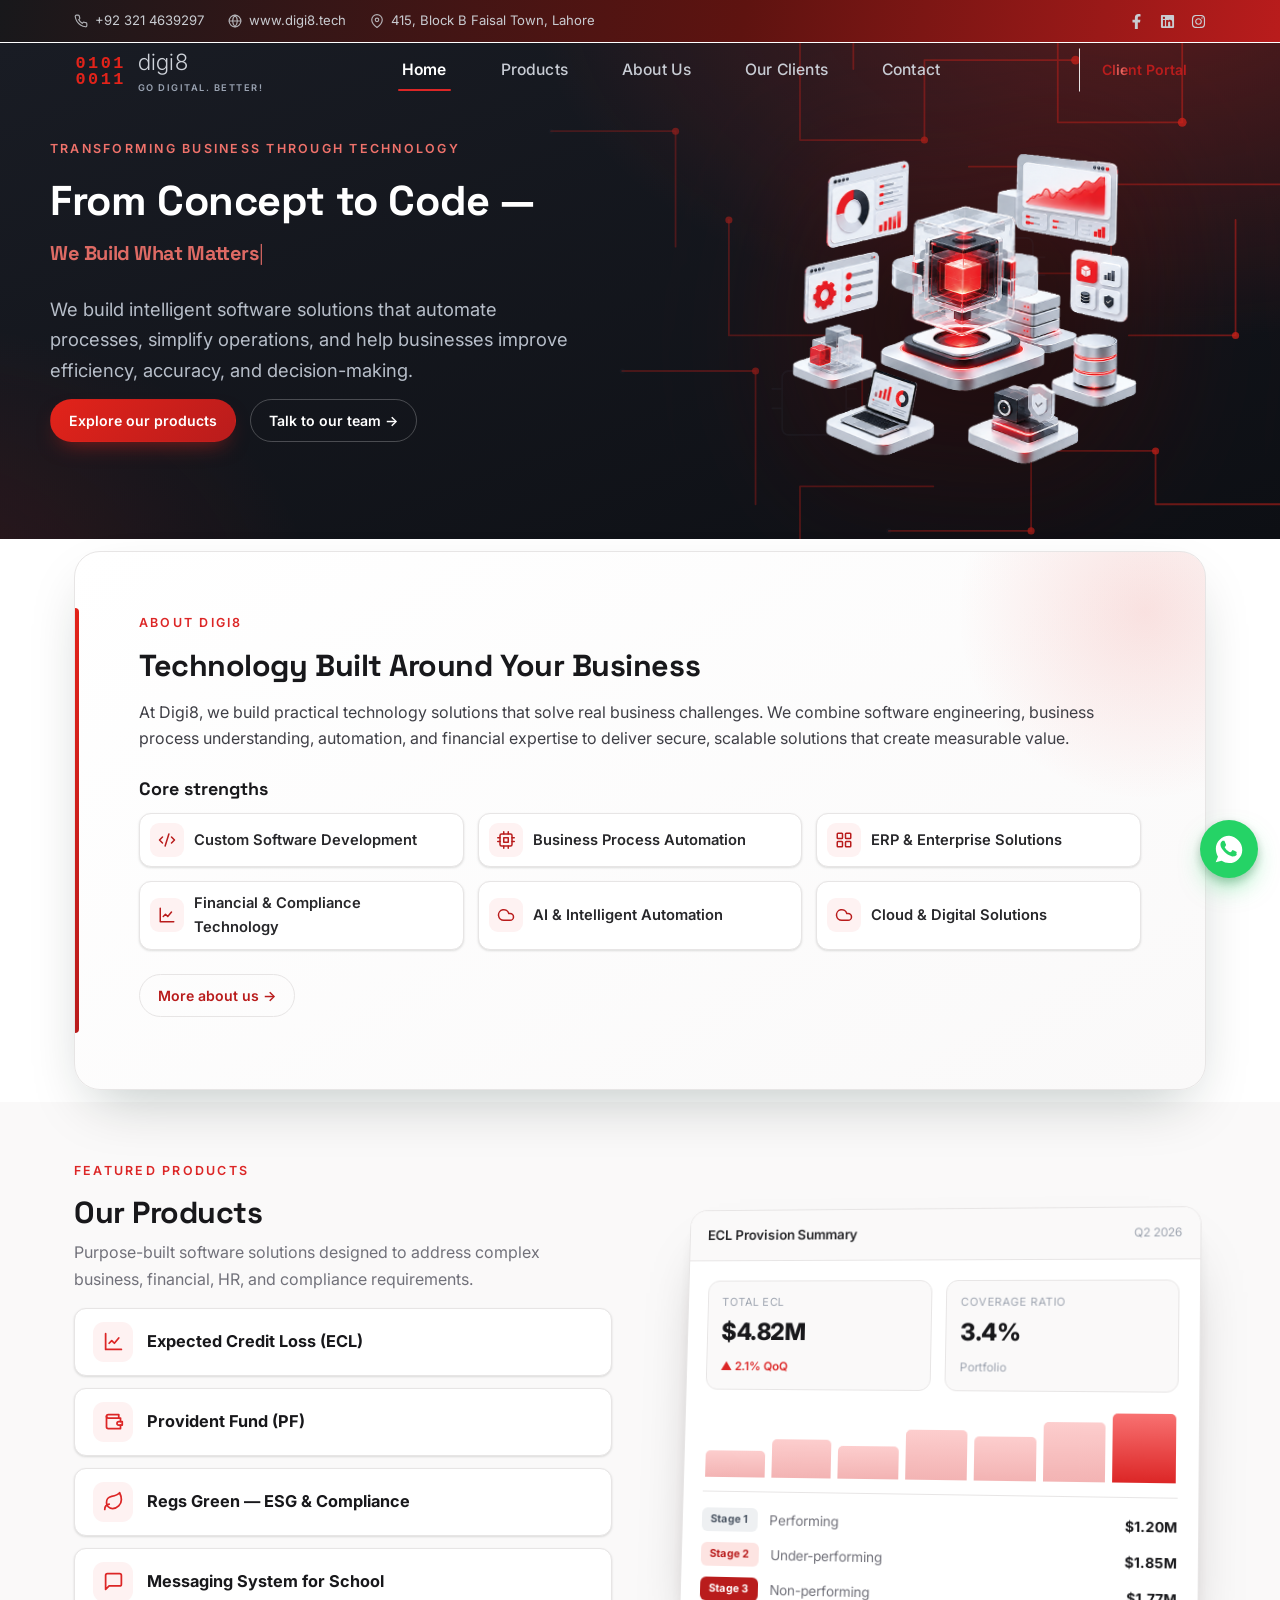
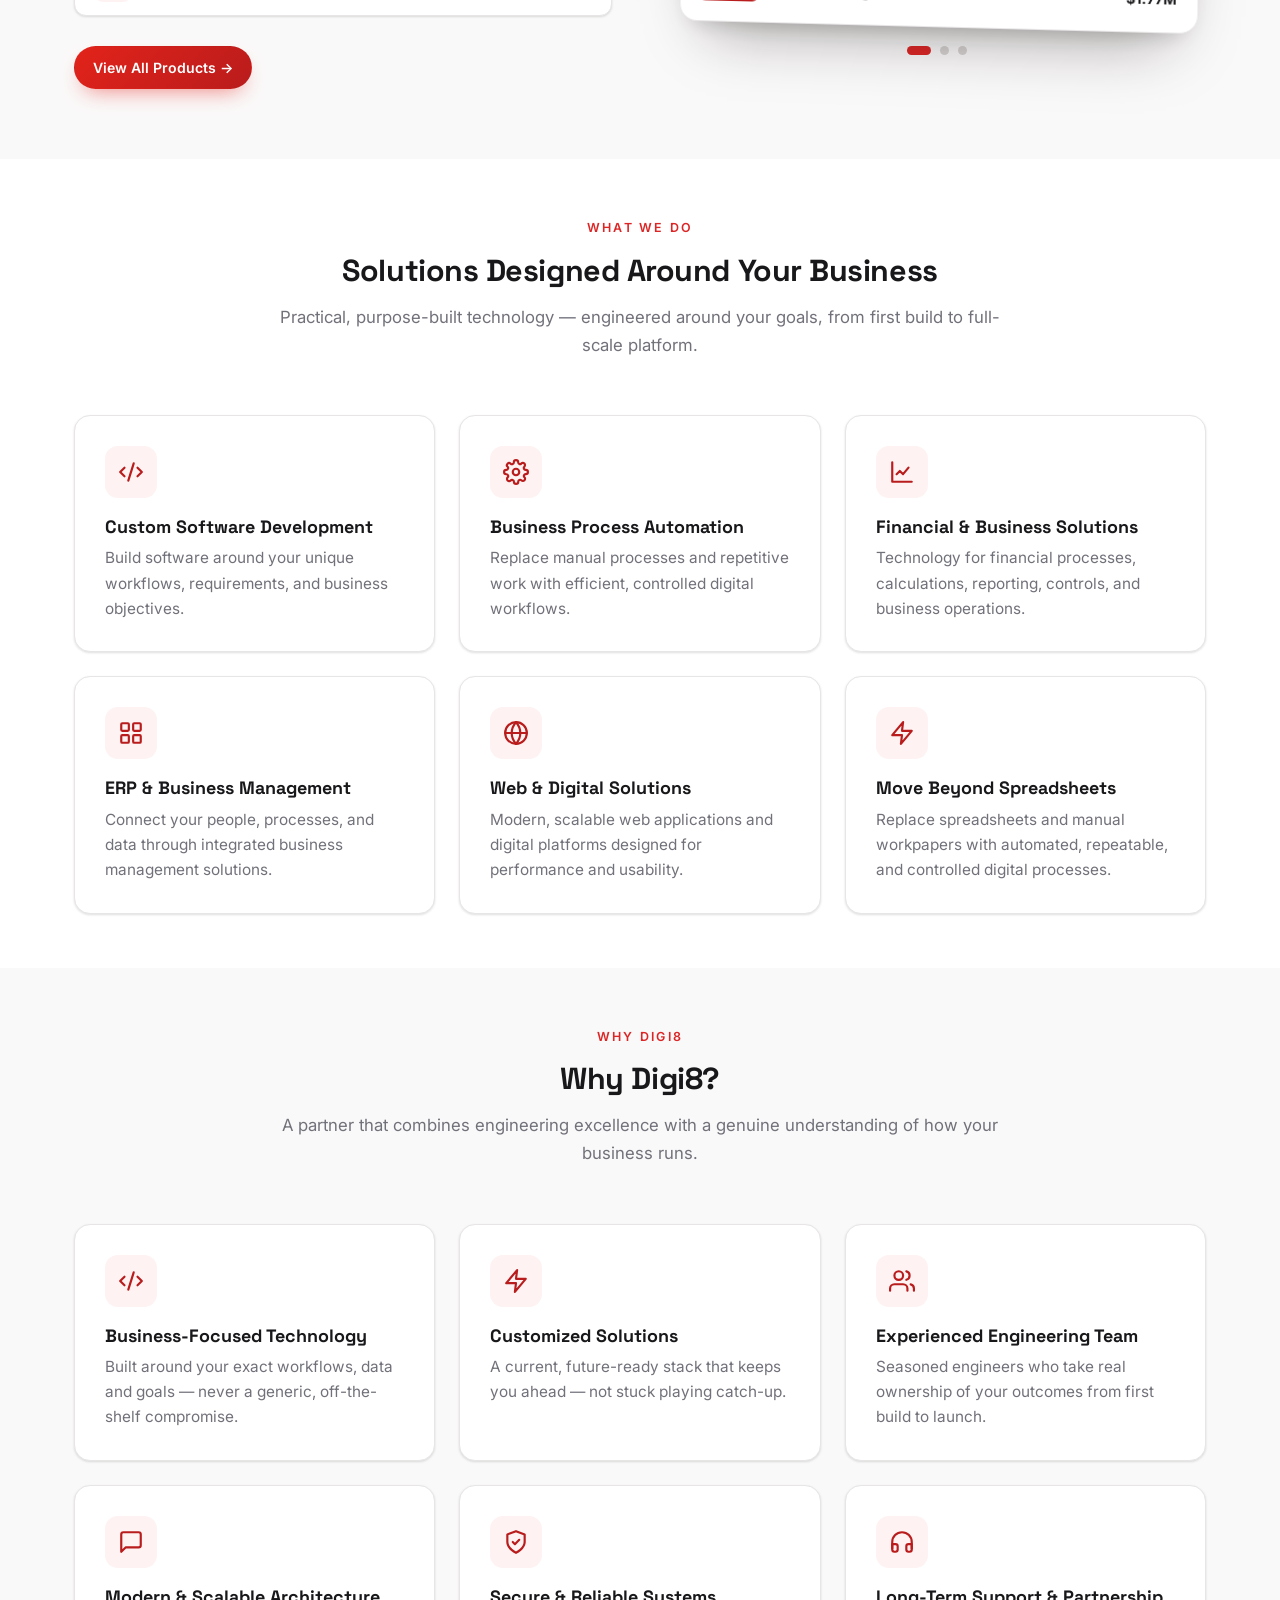
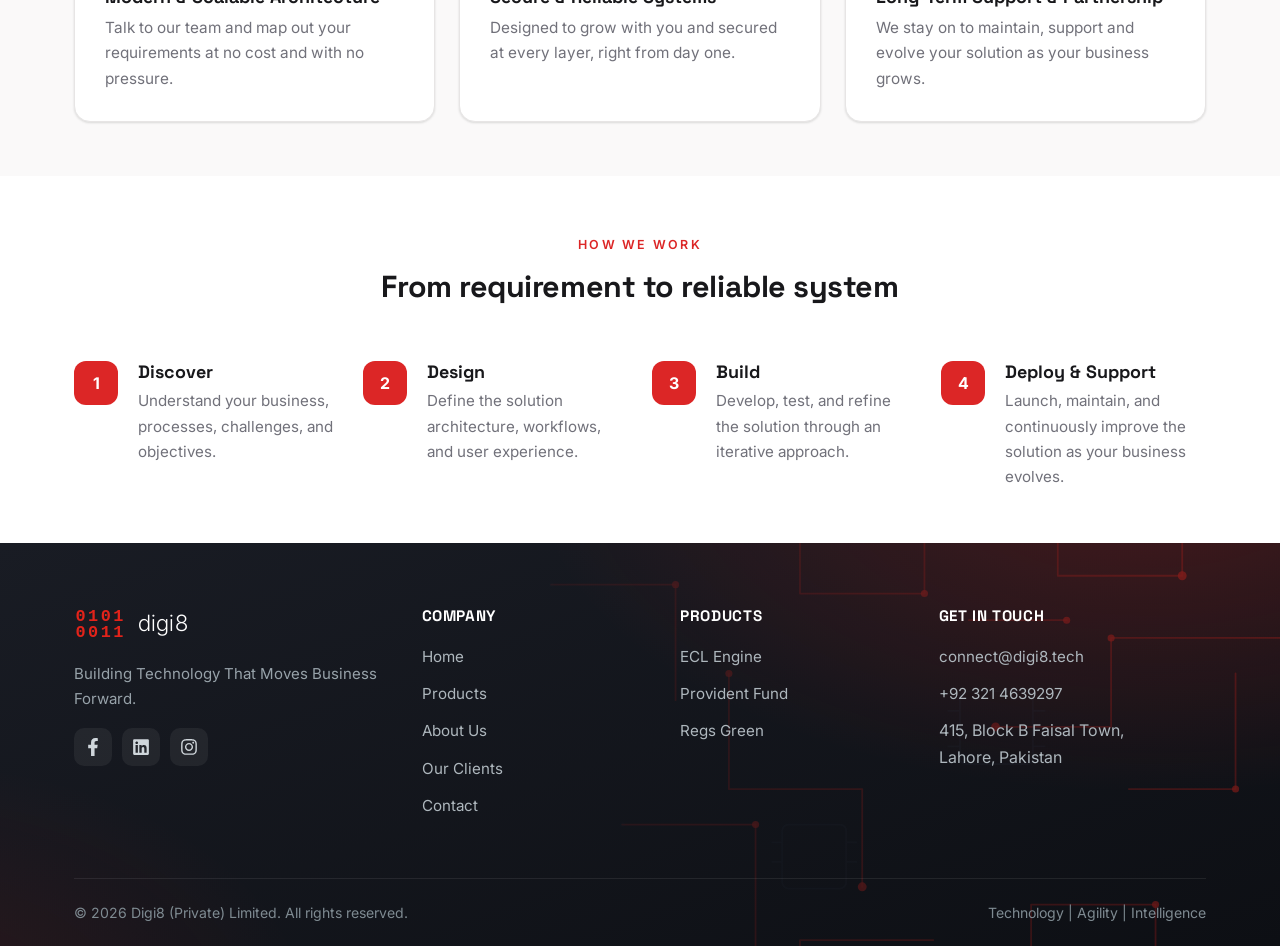
==== commit d758627b: "Add files via upload" ====
--- a/index.html
+++ b/index.html
@@ -12,7 +12,7 @@
   <link rel="preconnect" href="https://fonts.googleapis.com" />
   <link rel="preconnect" href="https://fonts.gstatic.com" crossorigin />
   <link rel="stylesheet" href="https://fonts.googleapis.com/css2?family=Inter:wght@300;400;500;600;700&family=Space+Grotesk:wght@500;600;700&display=swap" />
-  <link rel="stylesheet" href="/assets/css/styles.css?v=100" />
+  <link rel="stylesheet" href="/assets/css/styles.css?v=103" />
 </head>
 <body class="home">
 
@@ -59,10 +59,9 @@
   <section class="hero">
     <div class="container hero__grid">
       <div class="hero__copy">
-        <span class="eyebrow">Transforming Business Through Technology
- From Business Requirements to Scalable Digital Solutions</span>
-        <h1> We build intelligent software solutions that automate processes, simplify operations, and help businesses improve efficiency, accuracy, and decision-making<br/><span class="typed-wrap"><em class="typed-text" data-text="We Build What Matters"></em><span class="type-caret" aria-hidden="true">|</span></span></h1>
-        <p class="hero__lead">We create intelligent software solutions that automate processes, simplify operations, and help businesses work more efficiently and confidently</p>
+        <span class="eyebrow">Transforming Business Through Technology</span>
+        <h1>From Concept to Code — <br/><span class="typed-wrap"><em class="typed-text" data-text="We Build What Matters"></em><span class="type-caret" aria-hidden="true">|</span></span></h1>
+        <p class="hero__lead">We build intelligent software solutions that automate processes, simplify operations, and help businesses improve efficiency, accuracy, and decision-making.</p>
         <div class="hero__actions">
           <a class="btn btn-primary" href="/products/index.html">Explore our products</a>
           <a class="btn btn-ghost" href="/contact/index.html">Talk to our team →</a>
@@ -71,10 +70,7 @@
 
       <div class="hero__visual" aria-hidden="true">
         <div class="hero__float">
-          <div class="hero-slider">
-            <img class="hero-3d-img hero-3d-img--clear is-active" src="/assets/img/hero-slide-a.png?v=2" alt="Digi8 intelligent software platform" />
-            <img class="hero-3d-img hero-3d-img--clear" src="/assets/img/hero-slide-b.png?v=2" alt="Digi8 intelligent software platform" />
-          </div>
+          <img class="hero-3d-img hero-3d-img--clear" src="/assets/img/hero-slide-a.png?v=2" alt="Digi8 intelligent software platform" />
         </div>
       </div>
     </div>
@@ -86,11 +82,10 @@
       <div class="about-card reveal">
         <span class="eyebrow">About Digi8</span>
         <h2>Technology Built Around Your Business</h2>
-        <p class="lead">At Digi8, we believe great software should do more than perform tasks — it should move your business forward.</p>
-        <p>A technology and business solutions company that combines software engineering with business, financial, and process expertise.</p>
-        <h3 style="margin:26px 0 8px">Our Core Capabilities</h3>
+        <p>At Digi8, we build practical technology solutions that solve real business challenges. We combine software engineering, business process understanding, automation, and financial expertise to deliver secure, scalable solutions that create measurable value.</p>
+        <h3 style="margin:26px 0 8px">Core strengths</h3>
         <div class="strength-chips">
-          <span class="strength-chip"><span class="ic"><svg viewBox="0 0 24 24" fill="none" stroke="currentColor" stroke-width="2" stroke-linecap="round" stroke-linejoin="round"><path d="m18 16 4-4-4-4"/><path d="m6 8-4 4 4 4"/><path d="m14.5 4-5 16"/></svg></span>Custom software development</span>
+          <span class="strength-chip"><span class="ic"><svg viewBox="0 0 24 24" fill="none" stroke="currentColor" stroke-width="2" stroke-linecap="round" stroke-linejoin="round"><path d="m18 16 4-4-4-4"/><path d="m6 8-4 4 4 4"/><path d="m14.5 4-5 16"/></svg></span>Custom Software Development</span>
           <span class="strength-chip"><span class="ic"><svg viewBox="0 0 24 24" fill="none" stroke="currentColor" stroke-width="2" stroke-linecap="round" stroke-linejoin="round"><rect x="4" y="4" width="16" height="16" rx="2"/><rect x="9" y="9" width="6" height="6"/><path d="M9 1v3M15 1v3M9 20v3M15 20v3M20 9h3M20 14h3M1 9h3M1 14h3"/></svg></span>Business Process Automation</span>
           <span class="strength-chip"><span class="ic"><svg viewBox="0 0 24 24" fill="none" stroke="currentColor" stroke-width="2" stroke-linecap="round" stroke-linejoin="round"><rect x="3" y="3" width="7" height="7" rx="1"/><rect x="14" y="3" width="7" height="7" rx="1"/><rect x="14" y="14" width="7" height="7" rx="1"/><rect x="3" y="14" width="7" height="7" rx="1"/></svg></span>ERP & Enterprise Solutions</span>
           <span class="strength-chip"><span class="ic"><svg viewBox="0 0 24 24" fill="none" stroke="currentColor" stroke-width="2" stroke-linecap="round" stroke-linejoin="round"><path d="M3 3v18h18"/><path d="M7 14l3-3 3 3 5-6"/></svg></span>Financial & Compliance Technology</span>
@@ -109,11 +104,24 @@
         <span class="eyebrow">Featured Products</span>
         <h2 class="why-choose__title">Our Products</h2>
         <p style="color:var(--ink-500); max-width:520px;">Purpose-built software solutions designed to address complex business, financial, HR, and compliance requirements.</p>
-        <ul class="why-list">
-          <li>Expected Credit Loss (ECL)</li>
-          <li>Provident Fund (PF)</li>
-          <li>Regs Green — ESG &amp; Compliance</li>
-        </ul>
+        <div class="product-mini-grid">
+          <a class="product-mini" href="/products/index.html#ecl">
+            <span class="product-mini__ic"><svg viewBox="0 0 24 24" fill="none" stroke="currentColor" stroke-width="2" stroke-linecap="round" stroke-linejoin="round"><path d="M3 3v18h18"/><path d="M7 14l3-3 3 3 5-6"/></svg></span>
+            <b>Expected Credit Loss (ECL)</b>
+          </a>
+          <a class="product-mini" href="/products/pf/index.html">
+            <span class="product-mini__ic"><svg viewBox="0 0 24 24" fill="none" stroke="currentColor" stroke-width="2" stroke-linecap="round" stroke-linejoin="round"><path d="M20 12V8H6a2 2 0 0 1 0-4h12v4"/><path d="M4 6v12a2 2 0 0 0 2 2h14v-4"/><path d="M18 12a2 2 0 0 0 0 4h4v-4Z"/></svg></span>
+            <b>Provident Fund (PF)</b>
+          </a>
+          <a class="product-mini" href="https://www.regs.green" target="_blank" rel="noopener">
+            <span class="product-mini__ic"><svg viewBox="0 0 24 24" fill="none" stroke="currentColor" stroke-width="2" stroke-linecap="round" stroke-linejoin="round"><path d="M11 20A7 7 0 0 1 9.8 6.1C15.5 5 17 4.48 19 2c1 2 2 4.18 2 8 0 5.5-4.78 10-10 10Z"/><path d="M2 21c0-3 1.85-5.36 5.08-6"/></svg></span>
+            <b>Regs Green — ESG &amp; Compliance</b>
+          </a>
+          <a class="product-mini" href="/products/index.html">
+            <span class="product-mini__ic"><svg viewBox="0 0 24 24" fill="none" stroke="currentColor" stroke-width="2" stroke-linecap="round" stroke-linejoin="round"><path d="M21 15a2 2 0 0 1-2 2H7l-4 4V5a2 2 0 0 1 2-2h14a2 2 0 0 1 2 2z"/></svg></span>
+            <b>Messaging System for School</b>
+          </a>
+        </div>
         <p style="margin-top:30px"><a class="btn btn-primary" href="/products/index.html">View All Products →</a></p>
       </div>
       <div class="reveal">
@@ -324,7 +332,7 @@
           kpis: [["Total ECL", "$4.82M", "▲ 2.1% QoQ", "delta"], ["Coverage ratio", "3.4%", "Portfolio", "muted"]],
           bars: [38,55,47,70,62,84,96],
           rows: [["Stage 1","s1","Performing","$1.20M"],["Stage 2","s2","Under-performing","$1.85M"],["Stage 3","s3","Non-performing","$1.77M"]] },
-        { title: "PF", green: false, img: "/assets/img/products/pf.jpg", label: "Provident Fund dashboard" },
+        { title: "Provident Fund", green: false, img: "/assets/img/products/pf.jpg", label: "Provident Fund dashboard" },
         { title: "Regs Green", green: true, img: "/assets/img/products/regsgreen.jpg", label: "Regs Green ESG platform" }
       ];
       function render(p) {
--- a/assets/css/styles.css
+++ b/assets/css/styles.css
@@ -152,6 +152,17 @@
   .hero-slider:hover { transform: none; }
   .hero-slider img { object-position: center; }
 }
+
+/* Home "Our Products" — one product per line: logo + name */
+.product-mini-grid { display: grid; grid-template-columns: 1fr; gap: 12px; margin: 4px 0 0; }
+.product-mini { display: flex; align-items: center; gap: 14px; background: #fff; border: 1px solid var(--line);
+  border-radius: 12px; padding: 13px 18px; box-shadow: var(--shadow-sm); text-decoration: none; color: inherit;
+  transition: transform .2s ease, box-shadow .2s ease, border-color .2s ease; }
+.product-mini:hover { transform: translateX(4px); box-shadow: var(--shadow-md, 0 14px 30px -18px rgba(0,0,0,.28)); border-color: rgba(226,35,26,.35); }
+.product-mini__ic { flex: 0 0 auto; display: grid; place-items: center; width: 40px; height: 40px; border-radius: 11px;
+  background: var(--emerald-50); color: var(--emerald-600); margin: 0; }
+.product-mini__ic svg { width: 21px; height: 21px; }
+.product-mini b { color: var(--ink-900); font-size: 1.02rem; margin: 0; line-height: 1.2; }
 @media (max-width: 960px) {
   body.home .hero__grid { grid-template-columns: 1fr; }
   .hero__float { max-width: 470px; }
@@ -179,7 +190,9 @@
 }
 .about-card > * { position: relative; z-index: 1; }
 /* Core-strength icon chips */
-.strength-chips { display: flex; flex-wrap: wrap; gap: 12px; margin-top: 14px; }
+.strength-chips { display: grid; grid-template-columns: repeat(3, 1fr); gap: 14px; margin-top: 14px; }
+@media (max-width: 720px) { .strength-chips { grid-template-columns: repeat(2, 1fr); } }
+@media (max-width: 460px) { .strength-chips { grid-template-columns: 1fr; } }
 .strength-chip {
   display: inline-flex; align-items: center; gap: 10px;
   background: #fff; border: 1px solid var(--line); border-radius: 12px;
@@ -732,6 +745,9 @@
 .form-field input:focus, .form-field select:focus, .form-field textarea:focus {
   outline: none; border-color: var(--emerald-500); box-shadow: 0 0 0 3px rgba(226,35,26,.15);
 }
+/* Placeholder fades lighter when the field is focused */
+.form-field input::placeholder, .form-field textarea::placeholder { color: var(--ink-400, #9aa0ac); transition: color .2s ease; }
+.form-field input:focus::placeholder, .form-field textarea:focus::placeholder { color: #cdd2db; }
 .form-row { display: grid; grid-template-columns: 1fr 1fr; gap: 16px; }
 
 /* ----- Footer ----- */
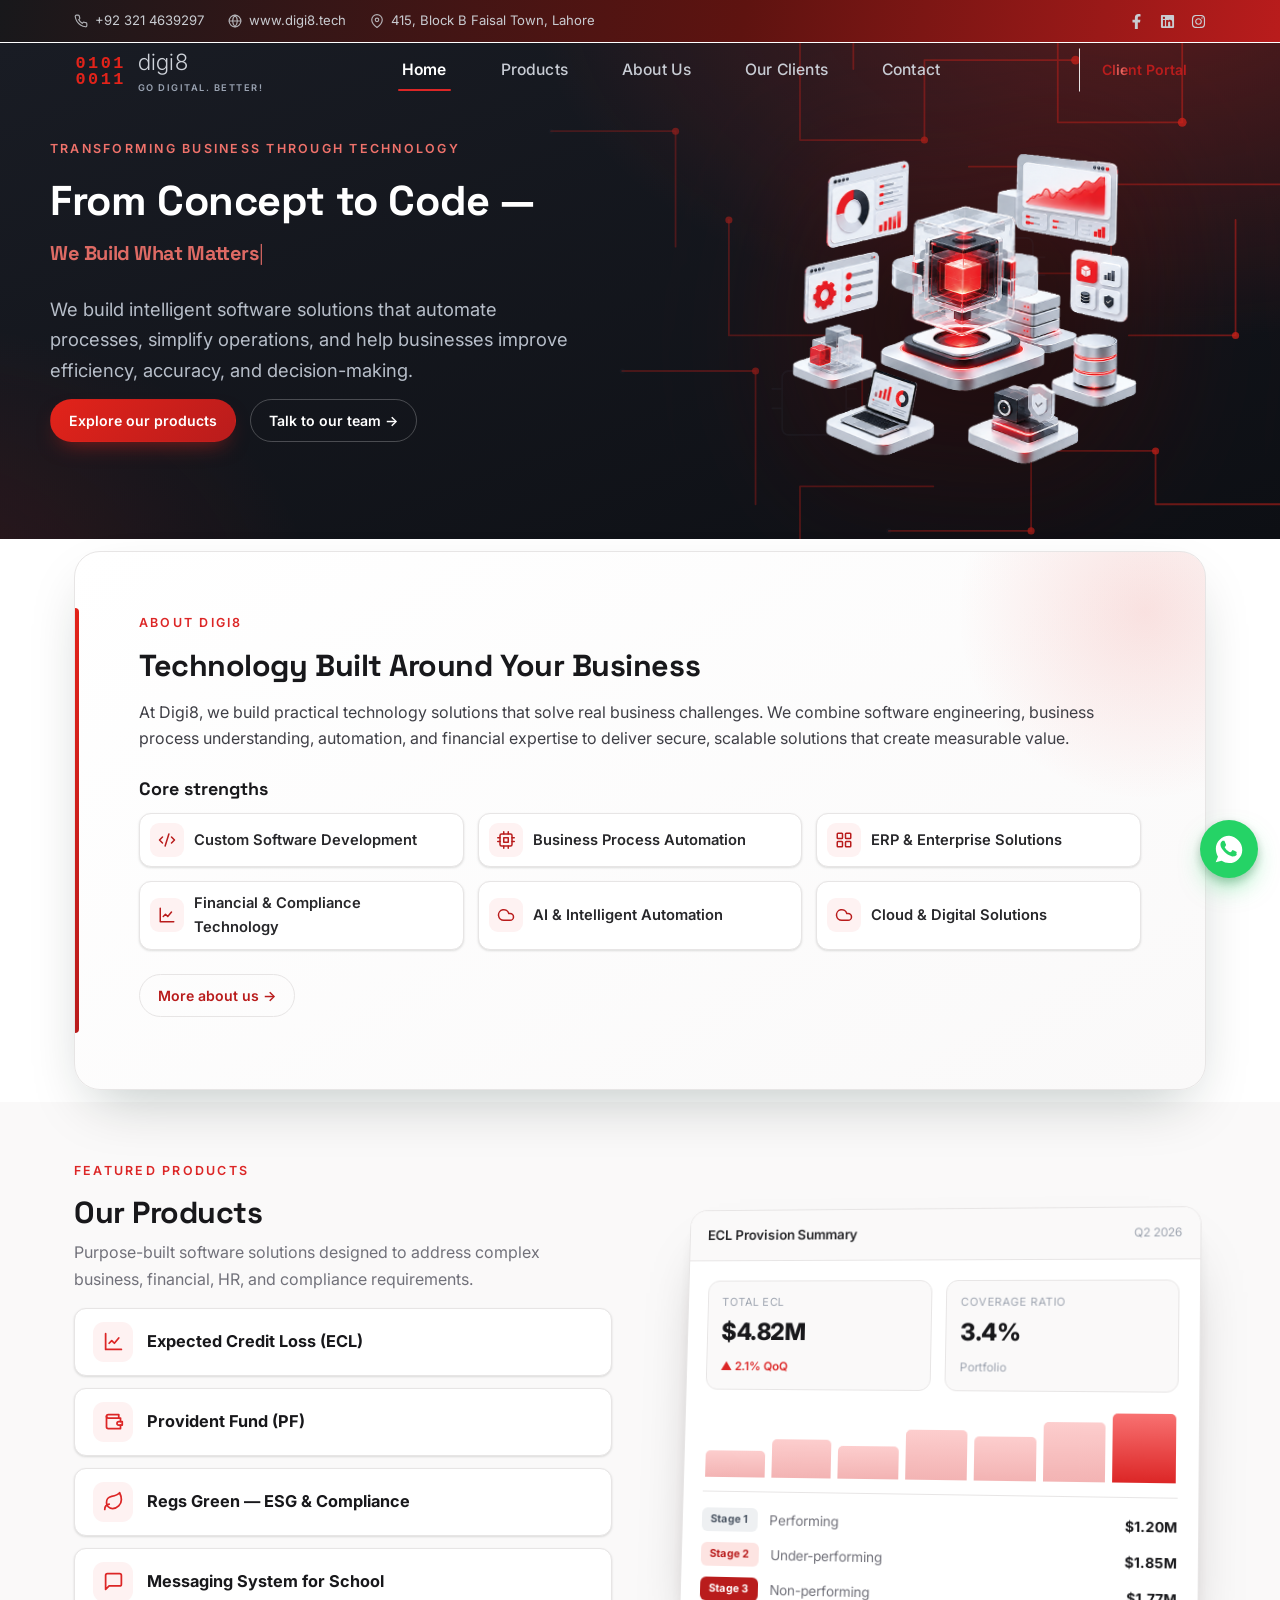
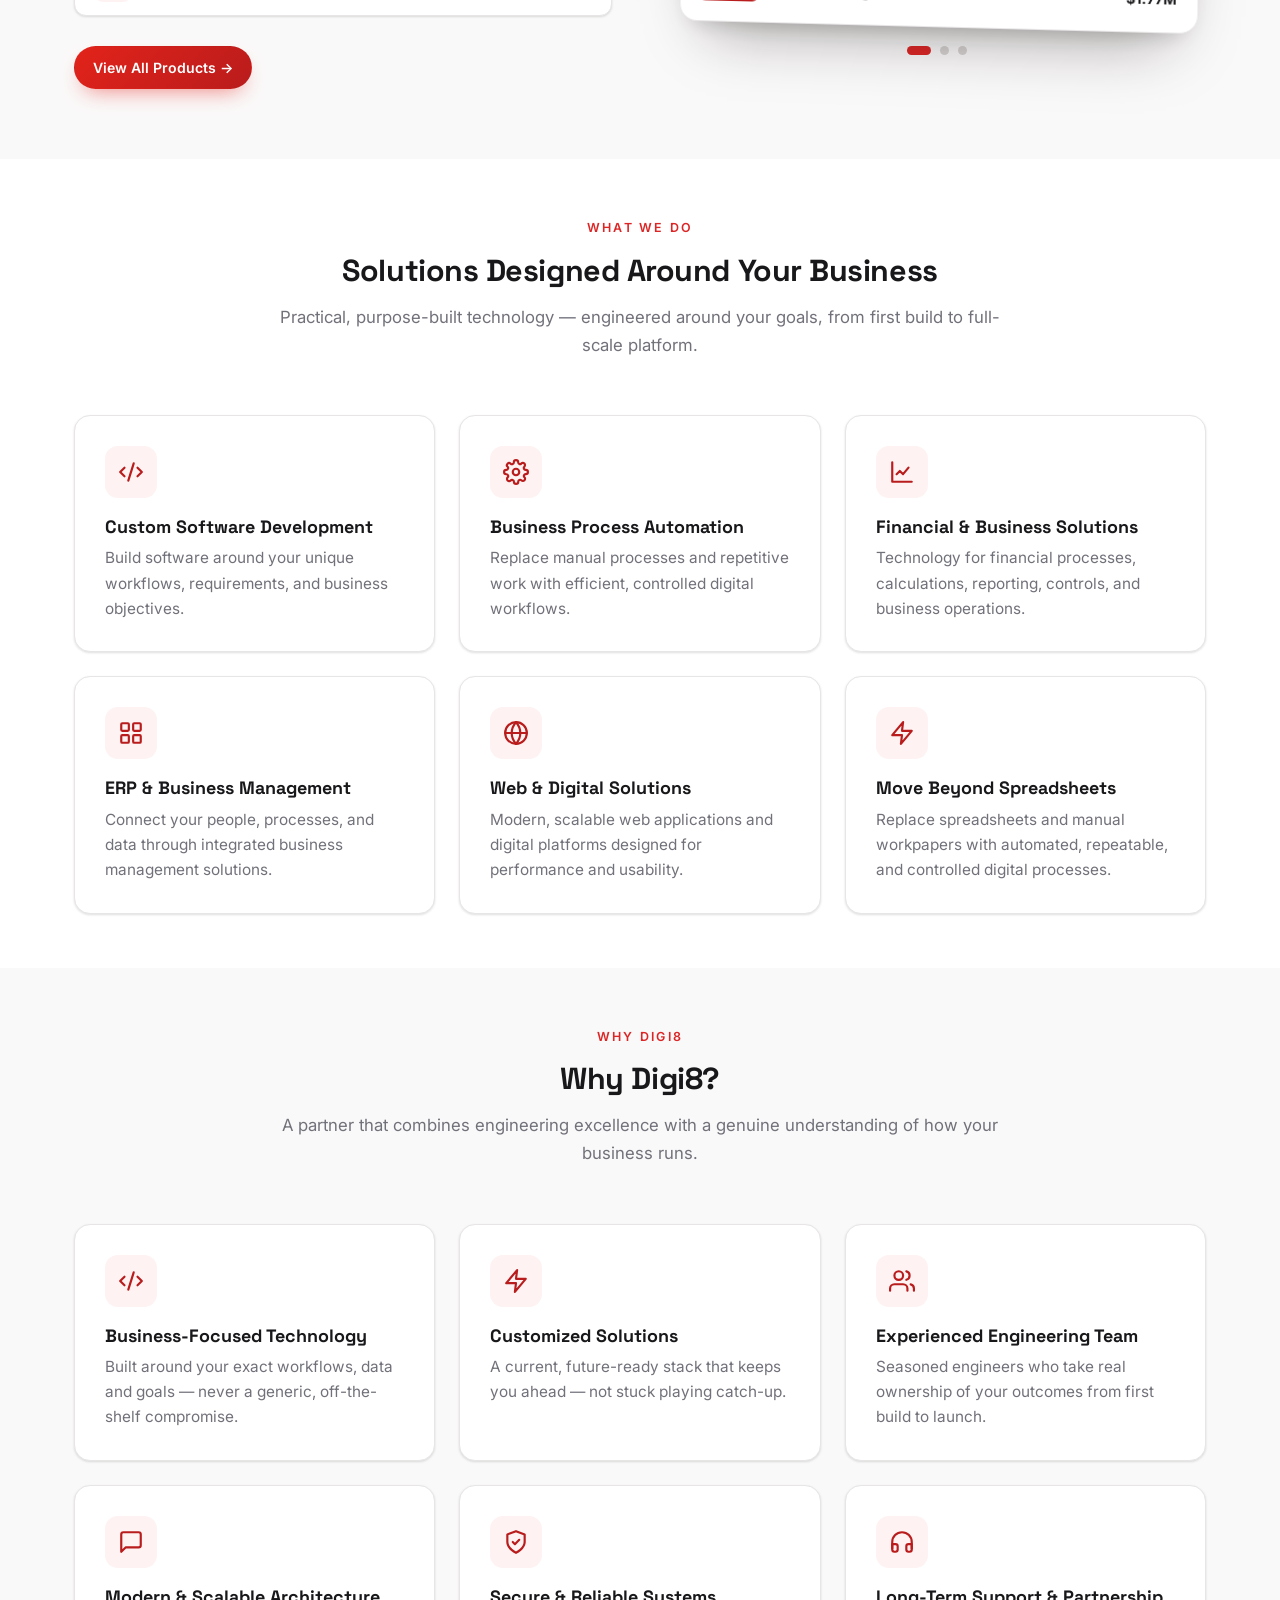
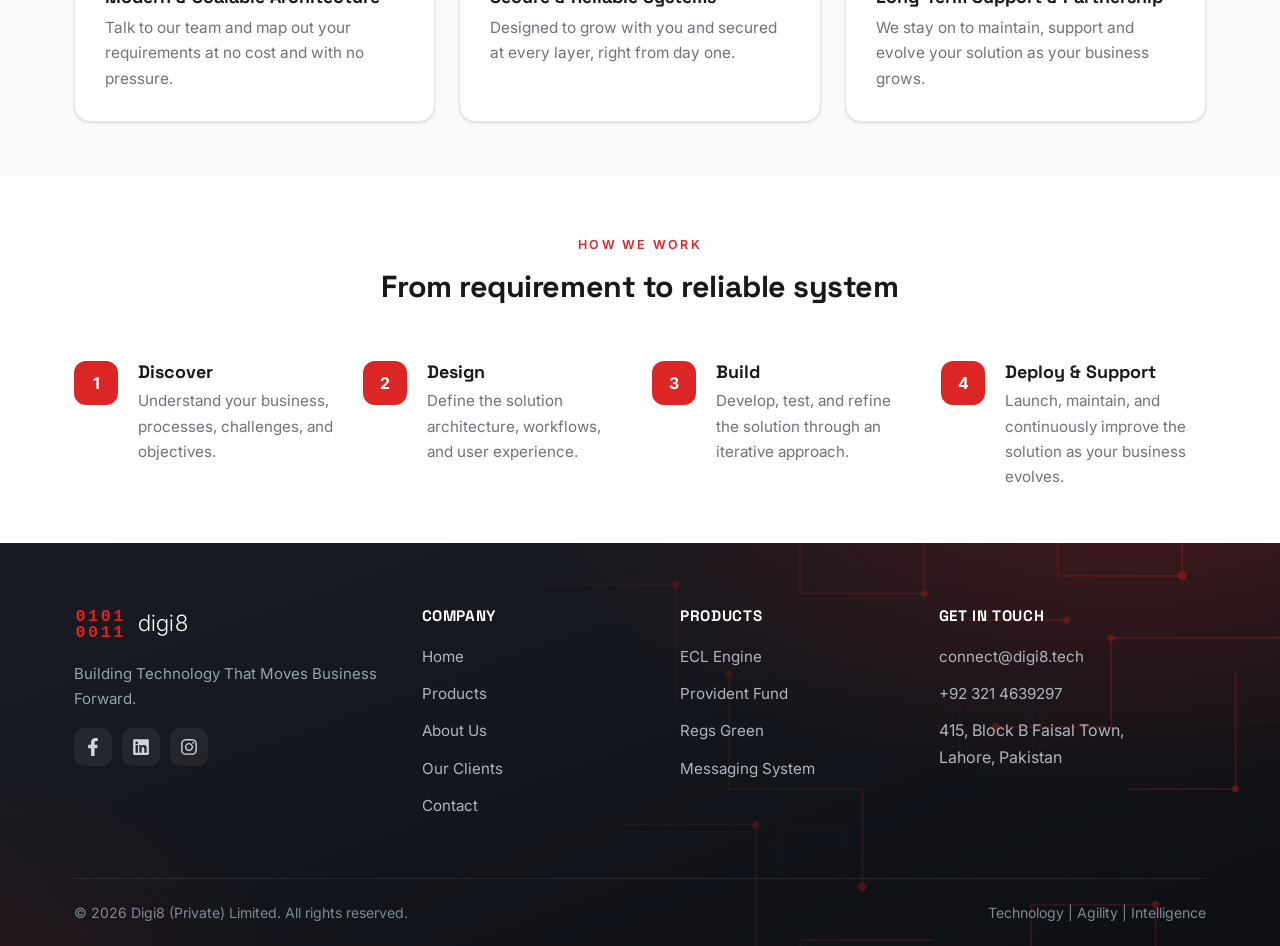
==== commit 125a0fa8: "Add files via upload" ====
--- a/index.html
+++ b/index.html
@@ -1,461 +1,462 @@
-﻿<!doctype html>
-<html lang="en">
-<head>
-  <meta charset="UTF-8" />
-  <link rel="icon" type="image/svg+xml" href="/assets/img/favicon.svg" />
-  <meta name="viewport" content="width=device-width, initial-scale=1" />
-  <meta http-equiv="Cache-Control" content="no-cache, no-store, must-revalidate" />
-  <meta http-equiv="Pragma" content="no-cache" />
-  <meta http-equiv="Expires" content="0" />
-  <title>Digi8 — Your Technology Transformation Partner</title>
-  <meta name="description" content="Digi8 is a technology company building intelligent software — Expected Credit Loss (ECL), Provident Fund management and Regs Green ESG, plus custom software, business automation and ERP solutions. Technology | Agility | Intelligence." />
-  <link rel="preconnect" href="https://fonts.googleapis.com" />
-  <link rel="preconnect" href="https://fonts.gstatic.com" crossorigin />
-  <link rel="stylesheet" href="https://fonts.googleapis.com/css2?family=Inter:wght@300;400;500;600;700&family=Space+Grotesk:wght@500;600;700&display=swap" />
-  <link rel="stylesheet" href="/assets/css/styles.css?v=103" />
-</head>
-<body class="home">
-
-  <!-- Header -->
-  <div class="topbar">
-    <div class="container topbar__inner">
-      <div class="topbar__left">
-        <a class="topbar__phone" href="tel:+923214639297"><svg viewBox="0 0 24 24" fill="none" stroke="currentColor" stroke-width="2" stroke-linecap="round" stroke-linejoin="round"><path d="M22 16.92v3a2 2 0 0 1-2.18 2 19.79 19.79 0 0 1-8.63-3.07 19.5 19.5 0 0 1-6-6 19.79 19.79 0 0 1-3.07-8.63A2 2 0 0 1 4.11 2h3a2 2 0 0 1 2 1.72c.13.96.36 1.9.7 2.81a2 2 0 0 1-.45 2.11L8.09 9.91a16 16 0 0 0 6 6l1.27-1.27a2 2 0 0 1 2.11-.45c.91.34 1.85.57 2.81.7A2 2 0 0 1 22 16.92z"/></svg>+92 321 4639297</a>
-        <a class="topbar__site" href="https://digi8.tech" target="_blank" rel="noopener"><svg viewBox="0 0 24 24" fill="none" stroke="currentColor" stroke-width="2" stroke-linecap="round" stroke-linejoin="round"><circle cx="12" cy="12" r="10"/><path d="M2 12h20"/><path d="M12 2a15.3 15.3 0 0 1 4 10 15.3 15.3 0 0 1-4 10 15.3 15.3 0 0 1-4-10 15.3 15.3 0 0 1 4-10z"/></svg>www.digi8.tech</a>
-        <span class="topbar__addr"><svg viewBox="0 0 24 24" fill="none" stroke="currentColor" stroke-width="2" stroke-linecap="round" stroke-linejoin="round"><path d="M21 10c0 7-9 13-9 13s-9-6-9-13a9 9 0 0 1 18 0z"/><circle cx="12" cy="10" r="3"/></svg>415, Block B Faisal Town, Lahore</span>
-      </div>
-      <div class="topbar__social">
-        <a href="https://www.facebook.com/p/Digi8-61577698963574/" target="_blank" rel="noopener" aria-label="Facebook"><svg viewBox="0 0 320 512" fill="currentColor"><path d="M279.14 288l14.22-92.66h-88.91v-60.13c0-25.35 12.42-50.06 52.24-50.06h40.42V6.26S260.43 0 225.36 0c-73.22 0-121.08 44.38-121.08 124.72v70.62H22.89V288h81.39v224h100.17V288z"/></svg></a>
-        <a href="https://pk.linkedin.com/company/digi8-private-limited" target="_blank" rel="noopener" aria-label="LinkedIn"><svg viewBox="0 0 448 512" fill="currentColor"><path d="M416 32H31.9C14.3 32 0 46.5 0 64.3v383.4C0 465.5 14.3 480 31.9 480H416c17.6 0 32-14.5 32-32.3V64.3c0-17.8-14.4-32.3-32-32.3zM135.4 416H69V202.2h66.5V416zm-33.2-243c-21.3 0-38.5-17.3-38.5-38.5S80.9 96 102.2 96c21.2 0 38.5 17.3 38.5 38.5 0 21.3-17.2 38.5-38.5 38.5zm282.1 243h-66.4V312c0-24.8-.5-56.7-34.5-56.7-34.6 0-39.9 27-39.9 54.9V416h-66.4V202.2h63.7v29.2h.9c8.9-16.8 30.6-34.5 62.9-34.5 67.2 0 79.7 44.3 79.7 101.9V416z"/></svg></a>
-        <a href="https://www.instagram.com/digi8.tech" target="_blank" rel="noopener" aria-label="Instagram"><svg viewBox="0 0 448 512" fill="currentColor"><path d="M224.1 141c-63.6 0-114.9 51.3-114.9 114.9s51.3 114.9 114.9 114.9S339 319.5 339 255.9 287.7 141 224.1 141zm0 189.6c-41.1 0-74.7-33.5-74.7-74.7s33.5-74.7 74.7-74.7 74.7 33.5 74.7 74.7-33.6 74.7-74.7 74.7zm146.4-194.3c0 14.9-12 26.8-26.8 26.8-14.9 0-26.8-12-26.8-26.8s12-26.8 26.8-26.8 26.8 12 26.8 26.8zm76.1 27.2c-1.7-35.9-9.9-67.7-36.2-93.9-26.2-26.2-58-34.4-93.9-36.2-37-2.1-147.9-2.1-184.9 0-35.8 1.7-67.6 9.9-93.9 36.1s-34.4 58-36.2 93.9c-2.1 37-2.1 147.9 0 184.9 1.7 35.9 9.9 67.7 36.2 93.9s58 34.4 93.9 36.2c37 2.1 147.9 2.1 184.9 0 35.9-1.7 67.7-9.9 93.9-36.2 26.2-26.2 34.4-58 36.2-93.9 2.1-37 2.1-147.8 0-184.8zM398.8 388c-7.8 19.6-22.9 34.7-42.6 42.6-29.5 11.7-99.5 9-132.1 9s-102.7 2.6-132.1-9c-19.6-7.8-34.7-22.9-42.6-42.6-11.7-29.5-9-99.5-9-132.1s-2.6-102.7 9-132.1c7.8-19.6 22.9-34.7 42.6-42.6 29.5-11.7 99.5-9 132.1-9s102.7-2.6 132.1 9c19.6 7.8 34.7 22.9 42.6 42.6 11.7 29.5 9 99.5 9 132.1s2.7 102.7-9 132.1z"/></svg></a>
-      </div>
-    </div>
-  </div>
-  <header class="site-header">
-    <div class="container site-header__inner">
-      <a class="brand" href="/index.html" aria-label="Digi8 home">
-        <img class="brand__mark" src="/assets/img/digi8-binary.svg" alt="" width="66" height="40" />
-        <span class="brand__name"><span class="brand-shine">digi8</span><small>Go Digital. Better!</small></span>
-      </a>
-
-      <nav class="nav" id="primary-nav" aria-label="Primary">
-        <a href="/index.html" class="is-active" aria-current="page">Home</a>
-        <a href="/products/index.html">Products</a>
-        <a href="/about/index.html">About Us</a>
-        <a href="/clients/index.html">Our Clients</a>
-        <a href="/contact/index.html">Contact</a>
-      </nav>
-
-      <div class="header-cta">
-        <a class="btn btn-primary btn-portal" href="/odoo/#odoo-form-section"><span class="btn-shine">Client Portal</span></a>
-        <button class="nav-toggle" type="button" aria-controls="primary-nav" aria-expanded="false" aria-label="Toggle menu">
-          <span></span>
-        </button>
-      </div>
-    </div>
-  </header>
-
-  <!-- Hero -->
-  <section class="hero">
-    <div class="container hero__grid">
-      <div class="hero__copy">
-        <span class="eyebrow">Transforming Business Through Technology</span>
-        <h1>From Concept to Code — <br/><span class="typed-wrap"><em class="typed-text" data-text="We Build What Matters"></em><span class="type-caret" aria-hidden="true">|</span></span></h1>
-        <p class="hero__lead">We build intelligent software solutions that automate processes, simplify operations, and help businesses improve efficiency, accuracy, and decision-making.</p>
-        <div class="hero__actions">
-          <a class="btn btn-primary" href="/products/index.html">Explore our products</a>
-          <a class="btn btn-ghost" href="/contact/index.html">Talk to our team →</a>
-        </div>
-      </div>
-
-      <div class="hero__visual" aria-hidden="true">
-        <div class="hero__float">
-          <img class="hero-3d-img hero-3d-img--clear" src="/assets/img/hero-slide-a.png?v=2" alt="Digi8 intelligent software platform" />
-        </div>
-      </div>
-    </div>
-  </section>
-
-  <!-- About intro -->
-  <section class="section section--flush">
-    <div class="container">
-      <div class="about-card reveal">
-        <span class="eyebrow">About Digi8</span>
-        <h2>Technology Built Around Your Business</h2>
-        <p>At Digi8, we build practical technology solutions that solve real business challenges. We combine software engineering, business process understanding, automation, and financial expertise to deliver secure, scalable solutions that create measurable value.</p>
-        <h3 style="margin:26px 0 8px">Core strengths</h3>
-        <div class="strength-chips">
-          <span class="strength-chip"><span class="ic"><svg viewBox="0 0 24 24" fill="none" stroke="currentColor" stroke-width="2" stroke-linecap="round" stroke-linejoin="round"><path d="m18 16 4-4-4-4"/><path d="m6 8-4 4 4 4"/><path d="m14.5 4-5 16"/></svg></span>Custom Software Development</span>
-          <span class="strength-chip"><span class="ic"><svg viewBox="0 0 24 24" fill="none" stroke="currentColor" stroke-width="2" stroke-linecap="round" stroke-linejoin="round"><rect x="4" y="4" width="16" height="16" rx="2"/><rect x="9" y="9" width="6" height="6"/><path d="M9 1v3M15 1v3M9 20v3M15 20v3M20 9h3M20 14h3M1 9h3M1 14h3"/></svg></span>Business Process Automation</span>
-          <span class="strength-chip"><span class="ic"><svg viewBox="0 0 24 24" fill="none" stroke="currentColor" stroke-width="2" stroke-linecap="round" stroke-linejoin="round"><rect x="3" y="3" width="7" height="7" rx="1"/><rect x="14" y="3" width="7" height="7" rx="1"/><rect x="14" y="14" width="7" height="7" rx="1"/><rect x="3" y="14" width="7" height="7" rx="1"/></svg></span>ERP & Enterprise Solutions</span>
-          <span class="strength-chip"><span class="ic"><svg viewBox="0 0 24 24" fill="none" stroke="currentColor" stroke-width="2" stroke-linecap="round" stroke-linejoin="round"><path d="M3 3v18h18"/><path d="M7 14l3-3 3 3 5-6"/></svg></span>Financial & Compliance Technology</span>
-          <span class="strength-chip"><span class="ic"><svg viewBox="0 0 24 24" fill="none" stroke="currentColor" stroke-width="2" stroke-linecap="round" stroke-linejoin="round"><path d="M17.5 19H9a7 7 0 1 1 6.71-9h1.79a4.5 4.5 0 1 1 0 9Z"/></svg></span>AI & Intelligent Automation</span>
-          <span class="strength-chip"><span class="ic"><svg viewBox="0 0 24 24" fill="none" stroke="currentColor" stroke-width="2" stroke-linecap="round" stroke-linejoin="round"><path d="M17.5 19H9a7 7 0 1 1 6.71-9h1.79a4.5 4.5 0 1 1 0 9Z"/></svg></span>Cloud & Digital Solutions</span>
-        </div>
-        <p style="margin-top:24px"><a class="btn btn-ghost" href="/about/index.html">More about us →</a></p>
-      </div>
-    </div>
-  </section>
-
-  <!-- Products overview -->
-  <section class="section section--soft">
-    <div class="container split">
-      <div class="reveal">
-        <span class="eyebrow">Featured Products</span>
-        <h2 class="why-choose__title">Our Products</h2>
-        <p style="color:var(--ink-500); max-width:520px;">Purpose-built software solutions designed to address complex business, financial, HR, and compliance requirements.</p>
-        <div class="product-mini-grid">
-          <a class="product-mini" href="/products/index.html#ecl">
-            <span class="product-mini__ic"><svg viewBox="0 0 24 24" fill="none" stroke="currentColor" stroke-width="2" stroke-linecap="round" stroke-linejoin="round"><path d="M3 3v18h18"/><path d="M7 14l3-3 3 3 5-6"/></svg></span>
-            <b>Expected Credit Loss (ECL)</b>
-          </a>
-          <a class="product-mini" href="/products/pf/index.html">
-            <span class="product-mini__ic"><svg viewBox="0 0 24 24" fill="none" stroke="currentColor" stroke-width="2" stroke-linecap="round" stroke-linejoin="round"><path d="M20 12V8H6a2 2 0 0 1 0-4h12v4"/><path d="M4 6v12a2 2 0 0 0 2 2h14v-4"/><path d="M18 12a2 2 0 0 0 0 4h4v-4Z"/></svg></span>
-            <b>Provident Fund (PF)</b>
-          </a>
-          <a class="product-mini" href="https://www.regs.green" target="_blank" rel="noopener">
-            <span class="product-mini__ic"><svg viewBox="0 0 24 24" fill="none" stroke="currentColor" stroke-width="2" stroke-linecap="round" stroke-linejoin="round"><path d="M11 20A7 7 0 0 1 9.8 6.1C15.5 5 17 4.48 19 2c1 2 2 4.18 2 8 0 5.5-4.78 10-10 10Z"/><path d="M2 21c0-3 1.85-5.36 5.08-6"/></svg></span>
-            <b>Regs Green — ESG &amp; Compliance</b>
-          </a>
-          <a class="product-mini" href="/products/index.html">
-            <span class="product-mini__ic"><svg viewBox="0 0 24 24" fill="none" stroke="currentColor" stroke-width="2" stroke-linecap="round" stroke-linejoin="round"><path d="M21 15a2 2 0 0 1-2 2H7l-4 4V5a2 2 0 0 1 2-2h14a2 2 0 0 1 2 2z"/></svg></span>
-            <b>Messaging System for School</b>
-          </a>
-        </div>
-        <p style="margin-top:30px"><a class="btn btn-primary" href="/products/index.html">View All Products →</a></p>
-      </div>
-      <div class="reveal">
-        <div class="hero__panel-wrap featured-showcase">
-        <div class="hero__panel" aria-hidden="true">
-          <div class="ui-card">
-            <div class="ui-card__bar">
-              <b>ECL Provision Summary</b>
-              <em>Q2 2026</em>
-            </div>
-            <div class="ui-card__body">
-              <div class="ui-kpis">
-                <div class="ui-kpi"><small>Total ECL</small><strong>$4.82M</strong><span class="delta">▲ 2.1% QoQ</span></div>
-                <div class="ui-kpi"><small>Coverage ratio</small><strong>3.4%</strong><span class="muted">Portfolio</span></div>
-              </div>
-              <div class="ui-chart">
-                <i style="height:38%"></i><i style="height:55%"></i><i style="height:47%"></i>
-                <i style="height:70%"></i><i style="height:62%"></i><i style="height:84%"></i>
-                <i class="hi" style="height:96%"></i>
-              </div>
-              <div class="ui-rows">
-                <div class="ui-row"><span class="tag s1">Stage 1</span><i>Performing</i><b>$1.20M</b></div>
-                <div class="ui-row"><span class="tag s2">Stage 2</span><i>Under-performing</i><b>$1.85M</b></div>
-                <div class="ui-row"><span class="tag s3">Stage 3</span><i>Non-performing</i><b>$1.77M</b></div>
-              </div>
-            </div>
-          </div>
-        </div>
-        <div class="hero__dots" role="tablist" aria-label="Choose product"></div>
-        </div>
-      </div>
-    </div>
-  </section>
-
-  <!-- Why choose -->
-  <section class="section">
-    <div class="container">
-      <div class="section-head reveal">
-        <span class="eyebrow">What We Do</span>
-        <h2>Solutions Designed Around Your Business</h2>
-        <p>Practical, purpose-built technology — engineered around your goals, from first build to full-scale platform.</p>
-      </div>
-
-      <div class="grid grid-3">
-        <div class="card reveal">
-          <div class="card__icon">
-            <svg viewBox="0 0 24 24" fill="none" stroke="currentColor" stroke-width="2" stroke-linecap="round" stroke-linejoin="round"><path d="m18 16 4-4-4-4"/><path d="m6 8-4 4 4 4"/><path d="m14.5 4-5 16"/></svg>
-          </div>
-          <h3>Custom Software Development</h3>
-          <p>Build software around your unique workflows, requirements, and business objectives.</p>
-        </div>
-        <div class="card reveal">
-          <div class="card__icon">
-            <svg viewBox="0 0 24 24" fill="none" stroke="currentColor" stroke-width="2" stroke-linecap="round" stroke-linejoin="round"><circle cx="12" cy="12" r="3"/><path d="M19.4 15a1.65 1.65 0 0 0 .33 1.82l.06.06a2 2 0 1 1-2.83 2.83l-.06-.06a1.65 1.65 0 0 0-1.82-.33 1.65 1.65 0 0 0-1 1.51V21a2 2 0 0 1-4 0v-.09A1.65 1.65 0 0 0 9 19.4a1.65 1.65 0 0 0-1.82.33l-.06.06a2 2 0 1 1-2.83-2.83l.06-.06a1.65 1.65 0 0 0 .33-1.82 1.65 1.65 0 0 0-1.51-1H3a2 2 0 0 1 0-4h.09A1.65 1.65 0 0 0 4.6 9a1.65 1.65 0 0 0-.33-1.82l-.06-.06a2 2 0 1 1 2.83-2.83l.06.06a1.65 1.65 0 0 0 1.82.33H9a1.65 1.65 0 0 0 1-1.51V3a2 2 0 0 1 4 0v.09a1.65 1.65 0 0 0 1 1.51 1.65 1.65 0 0 0 1.82-.33l.06-.06a2 2 0 1 1 2.83 2.83l-.06.06a1.65 1.65 0 0 0-.33 1.82V9a1.65 1.65 0 0 0 1.51 1H21a2 2 0 0 1 0 4h-.09a1.65 1.65 0 0 0-1.51 1z"/></svg>
-          </div>
-          <h3>Business Process Automation</h3>
-          <p>Replace manual processes and repetitive work with efficient, controlled digital workflows.</p>
-        </div>
-        <div class="card reveal">
-          <div class="card__icon">
-            <svg viewBox="0 0 24 24" fill="none" stroke="currentColor" stroke-width="2" stroke-linecap="round" stroke-linejoin="round"><path d="M3 3v18h18"/><path d="M7 14l3-3 3 3 5-6"/></svg>
-          </div>
-          <h3>Financial &amp; Business Solutions</h3>
-          <p>Technology for financial processes, calculations, reporting, controls, and business operations.</p>
-        </div>
-        <div class="card reveal">
-          <div class="card__icon">
-            <svg viewBox="0 0 24 24" fill="none" stroke="currentColor" stroke-width="2" stroke-linecap="round" stroke-linejoin="round"><rect x="3" y="3" width="7" height="7" rx="1"/><rect x="14" y="3" width="7" height="7" rx="1"/><rect x="14" y="14" width="7" height="7" rx="1"/><rect x="3" y="14" width="7" height="7" rx="1"/></svg>
-          </div>
-          <h3>ERP &amp; Business Management</h3>
-          <p>Connect your people, processes, and data through integrated business management solutions.</p>
-        </div>
-        <div class="card reveal">
-          <div class="card__icon">
-            <svg viewBox="0 0 24 24" fill="none" stroke="currentColor" stroke-width="2" stroke-linecap="round" stroke-linejoin="round"><circle cx="12" cy="12" r="10"/><path d="M2 12h20"/><path d="M12 2a15.3 15.3 0 0 1 4 10 15.3 15.3 0 0 1-4 10 15.3 15.3 0 0 1-4-10 15.3 15.3 0 0 1 4-10z"/></svg>
-          </div>
-          <h3>Web &amp; Digital Solutions</h3>
-          <p>Modern, scalable web applications and digital platforms designed for performance and usability.</p>
-        </div>
-        <div class="card reveal">
-          <div class="card__icon">
-            <svg viewBox="0 0 24 24" fill="none" stroke="currentColor" stroke-width="2" stroke-linecap="round" stroke-linejoin="round"><path d="M13 2 3 14h9l-1 8 10-12h-9l1-8z"/></svg>
-          </div>
-          <h3>Move Beyond Spreadsheets</h3>
-          <p>Replace spreadsheets and manual workpapers with automated, repeatable, and controlled digital processes.</p>
-        </div>
-      </div>
-    </div>
-  </section>
-
-  <!-- Why choose us -->
-  <section class="section section--soft">
-    <div class="container">
-      <div class="section-head reveal">
-        <span class="eyebrow">Why Digi8</span>
-        <h2>Why Digi8?</h2>
-        <p>A partner that combines engineering excellence with a genuine understanding of how your business runs.</p>
-      </div>
-      <div class="grid grid-3">
-        <div class="card reveal">
-          <div class="card__icon"><svg viewBox="0 0 24 24" fill="none" stroke="currentColor" stroke-width="2" stroke-linecap="round" stroke-linejoin="round"><path d="m18 16 4-4-4-4"/><path d="m6 8-4 4 4 4"/><path d="m14.5 4-5 16"/></svg></div>
-          <h3>Business-Focused Technology</h3>
-          <p>Built around your exact workflows, data and goals — never a generic, off-the-shelf compromise.</p>
-        </div>
-        <div class="card reveal">
-          <div class="card__icon"><svg viewBox="0 0 24 24" fill="none" stroke="currentColor" stroke-width="2" stroke-linecap="round" stroke-linejoin="round"><path d="M13 2 3 14h9l-1 8 10-12h-9l1-8z"/></svg></div>
-          <h3>Customized Solutions</h3>
-          <p>A current, future-ready stack that keeps you ahead — not stuck playing catch-up.</p>
-        </div>
-        <div class="card reveal">
-          <div class="card__icon"><svg viewBox="0 0 24 24" fill="none" stroke="currentColor" stroke-width="2" stroke-linecap="round" stroke-linejoin="round"><path d="M17 21v-2a4 4 0 0 0-4-4H5a4 4 0 0 0-4 4v2"/><circle cx="9" cy="7" r="4"/><path d="M23 21v-2a4 4 0 0 0-3-3.87"/><path d="M16 3.13a4 4 0 0 1 0 7.75"/></svg></div>
-          <h3>Experienced Engineering Team</h3>
-          <p>Seasoned engineers who take real ownership of your outcomes from first build to launch.</p>
-        </div>
-        <div class="card reveal">
-          <div class="card__icon"><svg viewBox="0 0 24 24" fill="none" stroke="currentColor" stroke-width="2" stroke-linecap="round" stroke-linejoin="round"><path d="M21 15a2 2 0 0 1-2 2H7l-4 4V5a2 2 0 0 1 2-2h14a2 2 0 0 1 2 2z"/></svg></div>
-          <h3>Modern & Scalable Architecture</h3>
-          <p>Talk to our team and map out your requirements at no cost and with no pressure.</p>
-        </div>
-        <div class="card reveal">
-          <div class="card__icon"><svg viewBox="0 0 24 24" fill="none" stroke="currentColor" stroke-width="2" stroke-linecap="round" stroke-linejoin="round"><path d="M12 22s8-4 8-10V5l-8-3-8 3v7c0 6 8 10 8 10z"/><path d="m9 12 2 2 4-4"/></svg></div>
-          <h3>Secure & Reliable Systems</h3>
-          <p>Designed to grow with you and secured at every layer, right from day one.</p>
-        </div>
-        <div class="card reveal">
-          <div class="card__icon"><svg viewBox="0 0 24 24" fill="none" stroke="currentColor" stroke-width="2" stroke-linecap="round" stroke-linejoin="round"><path d="M3 18v-6a9 9 0 0 1 18 0v6"/><path d="M21 19a2 2 0 0 1-2 2h-1a2 2 0 0 1-2-2v-3a2 2 0 0 1 2-2h3z"/><path d="M3 19a2 2 0 0 0 2 2h1a2 2 0 0 0 2-2v-3a2 2 0 0 0-2-2H3z"/></svg></div>
-          <h3>Long-Term Support & Partnership</h3>
-          <p>We stay on to maintain, support and evolve your solution as your business grows.</p>
-        </div>
-      </div>
-    </div>
-  </section>
-
-  <!-- Process -->
-  <section class="section">
-    <div class="container">
-      <div class="section-head reveal">
-        <span class="eyebrow">How we work</span>
-        <h2>From requirement to reliable system</h2>
-      </div>
-      <div class="grid grid-4 steps">
-        <div class="step reveal"><h3>Discover</h3><p>Understand your business, processes, challenges, and objectives.</p></div>
-        <div class="step reveal"><h3>Design</h3><p>Define the solution architecture, workflows, and user experience.</p></div>
-        <div class="step reveal"><h3>Build</h3><p>Develop, test, and refine the solution through an iterative approach.</p></div>
-        <div class="step reveal"><h3>Deploy & Support</h3><p>Launch, maintain, and continuously improve the solution as your business evolves.</p></div>
-      </div>
-    </div>
-  </section>
-
-
-  <!-- Footer -->
-  <footer class="site-footer">
-    <div class="container">
-      <div class="footer-grid">
-        <div>
-          <a class="brand" href="/index.html"><img class="brand__mark" src="/assets/img/digi8-binary.svg" alt="" width="66" height="40" /><span class="brand__name">digi8</span></a>
-          <p style="margin-top:16px">Building Technology That Moves Business Forward.</p>
-          <div class="footer-social">
-            <a href="https://www.facebook.com/p/Digi8-61577698963574/" target="_blank" rel="noopener" aria-label="Facebook"><svg width="18" height="18" viewBox="0 0 320 512" fill="currentColor"><path d="M279.14 288l14.22-92.66h-88.91v-60.13c0-25.35 12.42-50.06 52.24-50.06h40.42V6.26S260.43 0 225.36 0c-73.22 0-121.08 44.38-121.08 124.72v70.62H22.89V288h81.39v224h100.17V288z"/></svg></a>
-            <a href="https://pk.linkedin.com/company/digi8-private-limited" target="_blank" rel="noopener" aria-label="LinkedIn"><svg width="18" height="18" viewBox="0 0 448 512" fill="currentColor"><path d="M416 32H31.9C14.3 32 0 46.5 0 64.3v383.4C0 465.5 14.3 480 31.9 480H416c17.6 0 32-14.5 32-32.3V64.3c0-17.8-14.4-32.3-32-32.3zM135.4 416H69V202.2h66.5V416zm-33.2-243c-21.3 0-38.5-17.3-38.5-38.5S80.9 96 102.2 96c21.2 0 38.5 17.3 38.5 38.5 0 21.3-17.2 38.5-38.5 38.5zm282.1 243h-66.4V312c0-24.8-.5-56.7-34.5-56.7-34.6 0-39.9 27-39.9 54.9V416h-66.4V202.2h63.7v29.2h.9c8.9-16.8 30.6-34.5 62.9-34.5 67.2 0 79.7 44.3 79.7 101.9V416z"/></svg></a>
-            <a href="https://www.instagram.com/digi8.tech" target="_blank" rel="noopener" aria-label="Instagram"><svg width="18" height="18" viewBox="0 0 448 512" fill="currentColor"><path d="M224.1 141c-63.6 0-114.9 51.3-114.9 114.9s51.3 114.9 114.9 114.9S339 319.5 339 255.9 287.7 141 224.1 141zm0 189.6c-41.1 0-74.7-33.5-74.7-74.7s33.5-74.7 74.7-74.7 74.7 33.5 74.7 74.7-33.6 74.7-74.7 74.7zm146.4-194.3c0 14.9-12 26.8-26.8 26.8-14.9 0-26.8-12-26.8-26.8s12-26.8 26.8-26.8 26.8 12 26.8 26.8zm76.1 27.2c-1.7-35.9-9.9-67.7-36.2-93.9-26.2-26.2-58-34.4-93.9-36.2-37-2.1-147.9-2.1-184.9 0-35.8 1.7-67.6 9.9-93.9 36.1s-34.4 58-36.2 93.9c-2.1 37-2.1 147.9 0 184.9 1.7 35.9 9.9 67.7 36.2 93.9s58 34.4 93.9 36.2c37 2.1 147.9 2.1 184.9 0 35.9-1.7 67.7-9.9 93.9-36.2 26.2-26.2 34.4-58 36.2-93.9 2.1-37 2.1-147.8 0-184.8zM398.8 388c-7.8 19.6-22.9 34.7-42.6 42.6-29.5 11.7-99.5 9-132.1 9s-102.7 2.6-132.1-9c-19.6-7.8-34.7-22.9-42.6-42.6-11.7-29.5-9-99.5-9-132.1s-2.6-102.7 9-132.1c7.8-19.6 22.9-34.7 42.6-42.6 29.5-11.7 99.5-9 132.1-9s102.7-2.6 132.1 9c19.6 7.8 34.7 22.9 42.6 42.6 11.7 29.5 9 99.5 9 132.1s2.7 102.7-9 132.1z"/></svg></a>
-          </div>
-        </div>
-
-        <div class="footer-col">
-          <h4>Company</h4>
-          <ul>
-            <li><a href="/index.html">Home</a></li>
-            <li><a href="/products/index.html">Products</a></li>
-            <li><a href="/about/index.html">About Us</a></li>
-            <li><a href="/clients/index.html">Our Clients</a></li>
-            <li><a href="/contact/index.html">Contact</a></li>
-          </ul>
-        </div>
-
-        <div class="footer-col">
-          <h4>Products</h4>
-          <ul>
-            <li><a href="/products/index.html#ecl">ECL Engine</a></li>
-            <li><a href="/products/pf/index.html">Provident Fund</a></li>
-            <li><a href="https://www.regs.green" target="_blank" rel="noopener">Regs Green</a></li>
-          </ul>
-        </div>
-
-        <div class="footer-col">
-          <h4>Get in touch</h4>
-          <ul>
-            <li><a href="mailto:connect@digi8.tech">connect@digi8.tech</a></li>
-            <li><a href="https://wa.me/923214639297" target="_blank" rel="noopener">+92 321 4639297</a></li>
-            <li>415, Block B Faisal Town,<br>Lahore, Pakistan</li>
-          </ul>
-        </div>
-      </div>
-
-      <div class="footer-bottom">
-        <span>© 2026 Digi8 (Private) Limited. All rights reserved.</span>
-        <span>Technology | Agility | Intelligence</span>
-      </div>
-    </div>
-  </footer>
-
-  <script>
-    (function () {
-      var panel = document.querySelector(".hero__panel");
-      if (!panel) return;
-      var products = [
-        { title: "ECL Provision Summary", period: "Q2 2026", green: false,
-          kpis: [["Total ECL", "$4.82M", "▲ 2.1% QoQ", "delta"], ["Coverage ratio", "3.4%", "Portfolio", "muted"]],
-          bars: [38,55,47,70,62,84,96],
-          rows: [["Stage 1","s1","Performing","$1.20M"],["Stage 2","s2","Under-performing","$1.85M"],["Stage 3","s3","Non-performing","$1.77M"]] },
-        { title: "Provident Fund", green: false, img: "/assets/img/products/pf.jpg", label: "Provident Fund dashboard" },
-        { title: "Regs Green", green: true, img: "/assets/img/products/regsgreen.jpg", label: "Regs Green ESG platform" }
-      ];
-      function render(p) {
-        if (p.img) {
-          return '<div class="ui-card ui-card--img"><div class="ui-card__bar"><b>' + p.title +
-                 '</b></div><img src="' + p.img + '" alt="' + (p.label || p.title) + '" loading="lazy" /></div>';
-        }
-        var bars = p.bars.map(function (h, idx) {
-          var hi = p.green ? (idx === 0) : (idx === p.bars.length - 1);
-          return '<i' + (hi ? ' class="hi"' : '') + ' style="height:' + h + '%"></i>';
-        }).join("");
-        var kpis = p.kpis.map(function (k) {
-          return '<div class="ui-kpi"><small>' + k[0] + '</small><strong>' + k[1] + '</strong><span class="' + k[3] + '">' + k[2] + '</span></div>';
-        }).join("");
-        var rows = p.rows.map(function (r) {
-          return '<div class="ui-row"><span class="tag ' + r[1] + '">' + r[0] + '</span><i>' + r[2] + '</i><b>' + r[3] + '</b></div>';
-        }).join("");
-        return '<div class="ui-card"><div class="ui-card__bar"><b>' + p.title +
-               '</b><em>' + p.period + '</em></div><div class="ui-card__body"><div class="ui-kpis">' + kpis +
-               '</div><div class="ui-chart' + (p.green ? " is-green" : "") + '">' + bars + '</div><div class="ui-rows">' + rows + '</div></div></div>';
-      }
-      var dotsWrap = document.querySelector(".hero__dots");
-      var reduce = window.matchMedia && window.matchMedia("(prefers-reduced-motion: reduce)").matches;
-      var idx = 0, timer;
-
-      function updateDots() {
-        if (!dotsWrap) return;
-        Array.prototype.forEach.call(dotsWrap.children, function (d, n) {
-          var active = n === idx;
-          d.classList.toggle("is-active", active);
-          d.classList.toggle("is-green", active && products[n].green);
-          d.setAttribute("aria-selected", active ? "true" : "false");
-        });
-      }
-      function go(n) {
-        idx = (n + products.length) % products.length;
-        if (reduce) { panel.innerHTML = render(products[idx]); updateDots(); return; }
-        panel.classList.add("is-fading");
-        setTimeout(function () {
-          panel.innerHTML = render(products[idx]);
-          panel.classList.remove("is-fading");
-          updateDots();
-        }, 400);
-      }
-      function start() { clearInterval(timer); timer = setInterval(function () { go(idx + 1); }, 4200); }
-
-      if (dotsWrap) {
-        products.forEach(function (p, n) {
-          var b = document.createElement("button");
-          b.type = "button";
-          b.setAttribute("role", "tab");
-          b.setAttribute("aria-label", p.title);
-          b.addEventListener("click", function () { go(n); start(); });
-          dotsWrap.appendChild(b);
-        });
-      }
-      panel.innerHTML = render(products[0]);
-      idx = 0;
-      updateDots();
-      start();
-    })();
-  </script>
-  <script src="/assets/js/main.js"></script>
-  <script>
-    // Hero illustration slider (cross-fade between the two images)
-    (function () {
-      var slider = document.querySelector(".hero-slider");
-      if (!slider) return;
-      var imgs = slider.querySelectorAll("img");
-      var dots = document.querySelectorAll(".hero-slider__dots button");
-      var i = 0, timer;
-      var reduce = window.matchMedia && window.matchMedia("(prefers-reduced-motion: reduce)").matches;
-      function go(n) {
-        i = (n + imgs.length) % imgs.length;
-        Array.prototype.forEach.call(imgs, function (im, k) { im.classList.toggle("is-active", k === i); });
-        Array.prototype.forEach.call(dots, function (d, k) { d.classList.toggle("is-active", k === i); });
-      }
-      function start() { if (reduce) return; clearInterval(timer); timer = setInterval(function () { go(i + 1); }, 4500); }
-      Array.prototype.forEach.call(dots, function (d, k) { d.addEventListener("click", function () { go(k); start(); }); });
-      go(0); start();
-    })();
-  </script>
-  <script>
-    (function () {
-      var el = document.querySelector(".typed-text");
-      var caret = document.querySelector(".type-caret");
-      if (!el) return;
-      var full = el.getAttribute("data-text") || "";
-      el.setAttribute("aria-label", full);
-      var colors = ["#f0726b", "#ffffff"]; // light red + white (dark hero)
-      var c = 0;
-      function applyColor() {
-        el.style.color = colors[c];
-        if (caret) caret.style.color = colors[c];
-      }
-      applyColor();
-      if (window.matchMedia && window.matchMedia("(prefers-reduced-motion: reduce)").matches) {
-        el.textContent = full; return;
-      }
-      var typeSpeed = 70, deleteSpeed = 40, holdFull = 2200, holdEmpty = 600;
-      var i = 0, deleting = false;
-      function tick() {
-        el.textContent = full.slice(0, i);
-        if (!deleting && i < full.length) { i++; setTimeout(tick, typeSpeed); }
-        else if (!deleting && i === full.length) { deleting = true; setTimeout(tick, holdFull); }
-        else if (deleting && i > 0) { i--; setTimeout(tick, deleteSpeed); }
-        else { deleting = false; c = (c + 1) % colors.length; applyColor(); setTimeout(tick, holdEmpty); }
-      }
-      tick();
-    })();
-  </script>
-  <!-- WhatsApp floating button -->
-  <a class="wa-fab" href="https://wa.me/923214639297" target="_blank" rel="noopener" aria-label="Chat with us on WhatsApp" title="Chat on WhatsApp">
-    <svg viewBox="0 0 24 24" fill="currentColor" aria-hidden="true"><path d="M12.04 2C6.58 2 2.13 6.45 2.13 11.9c0 2.1.55 4.06 1.6 5.82L2 22l4.42-1.16a9.9 9.9 0 0 0 5.62 1.74h.01c5.46 0 9.9-4.45 9.9-9.9 0-2.65-1.03-5.14-2.9-7.01A9.82 9.82 0 0 0 12.04 2zm5.8 14.06c-.25.7-1.44 1.33-2 1.42-.53.08-1.2.11-1.94-.12-.45-.14-1.02-.33-1.76-.65-3.1-1.34-5.12-4.46-5.28-4.67-.15-.2-1.26-1.67-1.26-3.19 0-1.52.8-2.27 1.08-2.58.28-.31.61-.39.82-.39.2 0 .41 0 .59.01.19.01.44-.07.69.53.25.6.86 2.1.94 2.25.08.15.13.33.03.53-.1.2-.15.33-.3.5-.15.18-.31.4-.45.53-.15.15-.3.31-.13.6.17.3.76 1.25 1.63 2.02 1.12 1 2.07 1.31 2.36 1.46.3.15.47.13.64-.08.17-.2.74-.86.94-1.16.2-.3.4-.25.67-.15.27.1 1.72.81 2.01.96.3.15.5.22.57.35.07.12.07.72-.18 1.42z"/></svg>
-  </a>
-  <script>
-    (function () {
-      var h = document.querySelector(".site-header");
-      if (!h) return;
-      var toggle = function () { h.classList.toggle("is-scrolled", window.scrollY > 8); };
-      toggle();
-      window.addEventListener("scroll", toggle, { passive: true });
-    })();
-  </script>
-</body>
-</html>
+﻿<!doctype html>
+<html lang="en">
+<head>
+  <meta charset="UTF-8" />
+  <link rel="icon" type="image/svg+xml" href="/assets/img/favicon.svg" />
+  <meta name="viewport" content="width=device-width, initial-scale=1" />
+  <meta http-equiv="Cache-Control" content="no-cache, no-store, must-revalidate" />
+  <meta http-equiv="Pragma" content="no-cache" />
+  <meta http-equiv="Expires" content="0" />
+  <title>Digi8 — Your Technology Transformation Partner</title>
+  <meta name="description" content="Digi8 is a technology company building intelligent software — Expected Credit Loss (ECL), Provident Fund management and Regs Green ESG, plus custom software, business automation and ERP solutions. Technology | Agility | Intelligence." />
+  <link rel="preconnect" href="https://fonts.googleapis.com" />
+  <link rel="preconnect" href="https://fonts.gstatic.com" crossorigin />
+  <link rel="stylesheet" href="https://fonts.googleapis.com/css2?family=Inter:wght@300;400;500;600;700&family=Space+Grotesk:wght@500;600;700&display=swap" />
+  <link rel="stylesheet" href="/assets/css/styles.css?v=103" />
+</head>
+<body class="home">
+
+  <!-- Header -->
+  <div class="topbar">
+    <div class="container topbar__inner">
+      <div class="topbar__left">
+        <a class="topbar__phone" href="tel:+923214639297"><svg viewBox="0 0 24 24" fill="none" stroke="currentColor" stroke-width="2" stroke-linecap="round" stroke-linejoin="round"><path d="M22 16.92v3a2 2 0 0 1-2.18 2 19.79 19.79 0 0 1-8.63-3.07 19.5 19.5 0 0 1-6-6 19.79 19.79 0 0 1-3.07-8.63A2 2 0 0 1 4.11 2h3a2 2 0 0 1 2 1.72c.13.96.36 1.9.7 2.81a2 2 0 0 1-.45 2.11L8.09 9.91a16 16 0 0 0 6 6l1.27-1.27a2 2 0 0 1 2.11-.45c.91.34 1.85.57 2.81.7A2 2 0 0 1 22 16.92z"/></svg>+92 321 4639297</a>
+        <a class="topbar__site" href="https://digi8.tech" target="_blank" rel="noopener"><svg viewBox="0 0 24 24" fill="none" stroke="currentColor" stroke-width="2" stroke-linecap="round" stroke-linejoin="round"><circle cx="12" cy="12" r="10"/><path d="M2 12h20"/><path d="M12 2a15.3 15.3 0 0 1 4 10 15.3 15.3 0 0 1-4 10 15.3 15.3 0 0 1-4-10 15.3 15.3 0 0 1 4-10z"/></svg>www.digi8.tech</a>
+        <span class="topbar__addr"><svg viewBox="0 0 24 24" fill="none" stroke="currentColor" stroke-width="2" stroke-linecap="round" stroke-linejoin="round"><path d="M21 10c0 7-9 13-9 13s-9-6-9-13a9 9 0 0 1 18 0z"/><circle cx="12" cy="10" r="3"/></svg>415, Block B Faisal Town, Lahore</span>
+      </div>
+      <div class="topbar__social">
+        <a href="https://www.facebook.com/p/Digi8-61577698963574/" target="_blank" rel="noopener" aria-label="Facebook"><svg viewBox="0 0 320 512" fill="currentColor"><path d="M279.14 288l14.22-92.66h-88.91v-60.13c0-25.35 12.42-50.06 52.24-50.06h40.42V6.26S260.43 0 225.36 0c-73.22 0-121.08 44.38-121.08 124.72v70.62H22.89V288h81.39v224h100.17V288z"/></svg></a>
+        <a href="https://pk.linkedin.com/company/digi8-private-limited" target="_blank" rel="noopener" aria-label="LinkedIn"><svg viewBox="0 0 448 512" fill="currentColor"><path d="M416 32H31.9C14.3 32 0 46.5 0 64.3v383.4C0 465.5 14.3 480 31.9 480H416c17.6 0 32-14.5 32-32.3V64.3c0-17.8-14.4-32.3-32-32.3zM135.4 416H69V202.2h66.5V416zm-33.2-243c-21.3 0-38.5-17.3-38.5-38.5S80.9 96 102.2 96c21.2 0 38.5 17.3 38.5 38.5 0 21.3-17.2 38.5-38.5 38.5zm282.1 243h-66.4V312c0-24.8-.5-56.7-34.5-56.7-34.6 0-39.9 27-39.9 54.9V416h-66.4V202.2h63.7v29.2h.9c8.9-16.8 30.6-34.5 62.9-34.5 67.2 0 79.7 44.3 79.7 101.9V416z"/></svg></a>
+        <a href="https://www.instagram.com/digi8.tech" target="_blank" rel="noopener" aria-label="Instagram"><svg viewBox="0 0 448 512" fill="currentColor"><path d="M224.1 141c-63.6 0-114.9 51.3-114.9 114.9s51.3 114.9 114.9 114.9S339 319.5 339 255.9 287.7 141 224.1 141zm0 189.6c-41.1 0-74.7-33.5-74.7-74.7s33.5-74.7 74.7-74.7 74.7 33.5 74.7 74.7-33.6 74.7-74.7 74.7zm146.4-194.3c0 14.9-12 26.8-26.8 26.8-14.9 0-26.8-12-26.8-26.8s12-26.8 26.8-26.8 26.8 12 26.8 26.8zm76.1 27.2c-1.7-35.9-9.9-67.7-36.2-93.9-26.2-26.2-58-34.4-93.9-36.2-37-2.1-147.9-2.1-184.9 0-35.8 1.7-67.6 9.9-93.9 36.1s-34.4 58-36.2 93.9c-2.1 37-2.1 147.9 0 184.9 1.7 35.9 9.9 67.7 36.2 93.9s58 34.4 93.9 36.2c37 2.1 147.9 2.1 184.9 0 35.9-1.7 67.7-9.9 93.9-36.2 26.2-26.2 34.4-58 36.2-93.9 2.1-37 2.1-147.8 0-184.8zM398.8 388c-7.8 19.6-22.9 34.7-42.6 42.6-29.5 11.7-99.5 9-132.1 9s-102.7 2.6-132.1-9c-19.6-7.8-34.7-22.9-42.6-42.6-11.7-29.5-9-99.5-9-132.1s-2.6-102.7 9-132.1c7.8-19.6 22.9-34.7 42.6-42.6 29.5-11.7 99.5-9 132.1-9s102.7-2.6 132.1 9c19.6 7.8 34.7 22.9 42.6 42.6 11.7 29.5 9 99.5 9 132.1s2.7 102.7-9 132.1z"/></svg></a>
+      </div>
+    </div>
+  </div>
+  <header class="site-header">
+    <div class="container site-header__inner">
+      <a class="brand" href="/index.html" aria-label="Digi8 home">
+        <img class="brand__mark" src="/assets/img/digi8-binary.svg" alt="" width="66" height="40" />
+        <span class="brand__name"><span class="brand-shine">digi8</span><small>Go Digital. Better!</small></span>
+      </a>
+
+      <nav class="nav" id="primary-nav" aria-label="Primary">
+        <a href="/index.html" class="is-active" aria-current="page">Home</a>
+        <a href="/products/index.html">Products</a>
+        <a href="/about/index.html">About Us</a>
+        <a href="/clients/index.html">Our Clients</a>
+        <a href="/contact/index.html">Contact</a>
+      </nav>
+
+      <div class="header-cta">
+        <a class="btn btn-primary btn-portal" href="/odoo/#odoo-form-section"><span class="btn-shine">Client Portal</span></a>
+        <button class="nav-toggle" type="button" aria-controls="primary-nav" aria-expanded="false" aria-label="Toggle menu">
+          <span></span>
+        </button>
+      </div>
+    </div>
+  </header>
+
+  <!-- Hero -->
+  <section class="hero">
+    <div class="container hero__grid">
+      <div class="hero__copy">
+        <span class="eyebrow">Transforming Business Through Technology</span>
+        <h1>From Concept to Code — <br/><span class="typed-wrap"><em class="typed-text" data-text="We Build What Matters"></em><span class="type-caret" aria-hidden="true">|</span></span></h1>
+        <p class="hero__lead">We build intelligent software solutions that automate processes, simplify operations, and help businesses improve efficiency, accuracy, and decision-making.</p>
+        <div class="hero__actions">
+          <a class="btn btn-primary" href="/products/index.html">Explore our products</a>
+          <a class="btn btn-ghost" href="/contact/index.html">Talk to our team →</a>
+        </div>
+      </div>
+
+      <div class="hero__visual" aria-hidden="true">
+        <div class="hero__float">
+          <img class="hero-3d-img hero-3d-img--clear" src="/assets/img/hero-slide-a.png?v=2" alt="Digi8 intelligent software platform" />
+        </div>
+      </div>
+    </div>
+  </section>
+
+  <!-- About intro -->
+  <section class="section section--flush">
+    <div class="container">
+      <div class="about-card reveal">
+        <span class="eyebrow">About Digi8</span>
+        <h2>Technology Built Around Your Business</h2>
+        <p>At Digi8, we build practical technology solutions that solve real business challenges. We combine software engineering, business process understanding, automation, and financial expertise to deliver secure, scalable solutions that create measurable value.</p>
+        <h3 style="margin:26px 0 8px">Core strengths</h3>
+        <div class="strength-chips">
+          <span class="strength-chip"><span class="ic"><svg viewBox="0 0 24 24" fill="none" stroke="currentColor" stroke-width="2" stroke-linecap="round" stroke-linejoin="round"><path d="m18 16 4-4-4-4"/><path d="m6 8-4 4 4 4"/><path d="m14.5 4-5 16"/></svg></span>Custom Software Development</span>
+          <span class="strength-chip"><span class="ic"><svg viewBox="0 0 24 24" fill="none" stroke="currentColor" stroke-width="2" stroke-linecap="round" stroke-linejoin="round"><rect x="4" y="4" width="16" height="16" rx="2"/><rect x="9" y="9" width="6" height="6"/><path d="M9 1v3M15 1v3M9 20v3M15 20v3M20 9h3M20 14h3M1 9h3M1 14h3"/></svg></span>Business Process Automation</span>
+          <span class="strength-chip"><span class="ic"><svg viewBox="0 0 24 24" fill="none" stroke="currentColor" stroke-width="2" stroke-linecap="round" stroke-linejoin="round"><rect x="3" y="3" width="7" height="7" rx="1"/><rect x="14" y="3" width="7" height="7" rx="1"/><rect x="14" y="14" width="7" height="7" rx="1"/><rect x="3" y="14" width="7" height="7" rx="1"/></svg></span>ERP & Enterprise Solutions</span>
+          <span class="strength-chip"><span class="ic"><svg viewBox="0 0 24 24" fill="none" stroke="currentColor" stroke-width="2" stroke-linecap="round" stroke-linejoin="round"><path d="M3 3v18h18"/><path d="M7 14l3-3 3 3 5-6"/></svg></span>Financial & Compliance Technology</span>
+          <span class="strength-chip"><span class="ic"><svg viewBox="0 0 24 24" fill="none" stroke="currentColor" stroke-width="2" stroke-linecap="round" stroke-linejoin="round"><path d="M17.5 19H9a7 7 0 1 1 6.71-9h1.79a4.5 4.5 0 1 1 0 9Z"/></svg></span>AI & Intelligent Automation</span>
+          <span class="strength-chip"><span class="ic"><svg viewBox="0 0 24 24" fill="none" stroke="currentColor" stroke-width="2" stroke-linecap="round" stroke-linejoin="round"><path d="M17.5 19H9a7 7 0 1 1 6.71-9h1.79a4.5 4.5 0 1 1 0 9Z"/></svg></span>Cloud & Digital Solutions</span>
+        </div>
+        <p style="margin-top:24px"><a class="btn btn-ghost" href="/about/index.html">More about us →</a></p>
+      </div>
+    </div>
+  </section>
+
+  <!-- Products overview -->
+  <section class="section section--soft">
+    <div class="container split">
+      <div class="reveal">
+        <span class="eyebrow">Featured Products</span>
+        <h2 class="why-choose__title">Our Products</h2>
+        <p style="color:var(--ink-500); max-width:520px;">Purpose-built software solutions designed to address complex business, financial, HR, and compliance requirements.</p>
+        <div class="product-mini-grid">
+          <a class="product-mini" href="/products/index.html#ecl">
+            <span class="product-mini__ic"><svg viewBox="0 0 24 24" fill="none" stroke="currentColor" stroke-width="2" stroke-linecap="round" stroke-linejoin="round"><path d="M3 3v18h18"/><path d="M7 14l3-3 3 3 5-6"/></svg></span>
+            <b>Expected Credit Loss (ECL)</b>
+          </a>
+          <a class="product-mini" href="/products/pf/index.html">
+            <span class="product-mini__ic"><svg viewBox="0 0 24 24" fill="none" stroke="currentColor" stroke-width="2" stroke-linecap="round" stroke-linejoin="round"><path d="M20 12V8H6a2 2 0 0 1 0-4h12v4"/><path d="M4 6v12a2 2 0 0 0 2 2h14v-4"/><path d="M18 12a2 2 0 0 0 0 4h4v-4Z"/></svg></span>
+            <b>Provident Fund (PF)</b>
+          </a>
+          <a class="product-mini" href="https://www.regs.green" target="_blank" rel="noopener">
+            <span class="product-mini__ic"><svg viewBox="0 0 24 24" fill="none" stroke="currentColor" stroke-width="2" stroke-linecap="round" stroke-linejoin="round"><path d="M11 20A7 7 0 0 1 9.8 6.1C15.5 5 17 4.48 19 2c1 2 2 4.18 2 8 0 5.5-4.78 10-10 10Z"/><path d="M2 21c0-3 1.85-5.36 5.08-6"/></svg></span>
+            <b>Regs Green — ESG &amp; Compliance</b>
+          </a>
+          <a class="product-mini" href="/products/index.html">
+            <span class="product-mini__ic"><svg viewBox="0 0 24 24" fill="none" stroke="currentColor" stroke-width="2" stroke-linecap="round" stroke-linejoin="round"><path d="M21 15a2 2 0 0 1-2 2H7l-4 4V5a2 2 0 0 1 2-2h14a2 2 0 0 1 2 2z"/></svg></span>
+            <b>Messaging System for School</b>
+          </a>
+        </div>
+        <p style="margin-top:30px"><a class="btn btn-primary" href="/products/index.html">View All Products →</a></p>
+      </div>
+      <div class="reveal">
+        <div class="hero__panel-wrap featured-showcase">
+        <div class="hero__panel" aria-hidden="true">
+          <div class="ui-card">
+            <div class="ui-card__bar">
+              <b>ECL Provision Summary</b>
+              <em>Q2 2026</em>
+            </div>
+            <div class="ui-card__body">
+              <div class="ui-kpis">
+                <div class="ui-kpi"><small>Total ECL</small><strong>$4.82M</strong><span class="delta">▲ 2.1% QoQ</span></div>
+                <div class="ui-kpi"><small>Coverage ratio</small><strong>3.4%</strong><span class="muted">Portfolio</span></div>
+              </div>
+              <div class="ui-chart">
+                <i style="height:38%"></i><i style="height:55%"></i><i style="height:47%"></i>
+                <i style="height:70%"></i><i style="height:62%"></i><i style="height:84%"></i>
+                <i class="hi" style="height:96%"></i>
+              </div>
+              <div class="ui-rows">
+                <div class="ui-row"><span class="tag s1">Stage 1</span><i>Performing</i><b>$1.20M</b></div>
+                <div class="ui-row"><span class="tag s2">Stage 2</span><i>Under-performing</i><b>$1.85M</b></div>
+                <div class="ui-row"><span class="tag s3">Stage 3</span><i>Non-performing</i><b>$1.77M</b></div>
+              </div>
+            </div>
+          </div>
+        </div>
+        <div class="hero__dots" role="tablist" aria-label="Choose product"></div>
+        </div>
+      </div>
+    </div>
+  </section>
+
+  <!-- Why choose -->
+  <section class="section">
+    <div class="container">
+      <div class="section-head reveal">
+        <span class="eyebrow">What We Do</span>
+        <h2>Solutions Designed Around Your Business</h2>
+        <p>Practical, purpose-built technology — engineered around your goals, from first build to full-scale platform.</p>
+      </div>
+
+      <div class="grid grid-3">
+        <div class="card reveal">
+          <div class="card__icon">
+            <svg viewBox="0 0 24 24" fill="none" stroke="currentColor" stroke-width="2" stroke-linecap="round" stroke-linejoin="round"><path d="m18 16 4-4-4-4"/><path d="m6 8-4 4 4 4"/><path d="m14.5 4-5 16"/></svg>
+          </div>
+          <h3>Custom Software Development</h3>
+          <p>Build software around your unique workflows, requirements, and business objectives.</p>
+        </div>
+        <div class="card reveal">
+          <div class="card__icon">
+            <svg viewBox="0 0 24 24" fill="none" stroke="currentColor" stroke-width="2" stroke-linecap="round" stroke-linejoin="round"><circle cx="12" cy="12" r="3"/><path d="M19.4 15a1.65 1.65 0 0 0 .33 1.82l.06.06a2 2 0 1 1-2.83 2.83l-.06-.06a1.65 1.65 0 0 0-1.82-.33 1.65 1.65 0 0 0-1 1.51V21a2 2 0 0 1-4 0v-.09A1.65 1.65 0 0 0 9 19.4a1.65 1.65 0 0 0-1.82.33l-.06.06a2 2 0 1 1-2.83-2.83l.06-.06a1.65 1.65 0 0 0 .33-1.82 1.65 1.65 0 0 0-1.51-1H3a2 2 0 0 1 0-4h.09A1.65 1.65 0 0 0 4.6 9a1.65 1.65 0 0 0-.33-1.82l-.06-.06a2 2 0 1 1 2.83-2.83l.06.06a1.65 1.65 0 0 0 1.82.33H9a1.65 1.65 0 0 0 1-1.51V3a2 2 0 0 1 4 0v.09a1.65 1.65 0 0 0 1 1.51 1.65 1.65 0 0 0 1.82-.33l.06-.06a2 2 0 1 1 2.83 2.83l-.06.06a1.65 1.65 0 0 0-.33 1.82V9a1.65 1.65 0 0 0 1.51 1H21a2 2 0 0 1 0 4h-.09a1.65 1.65 0 0 0-1.51 1z"/></svg>
+          </div>
+          <h3>Business Process Automation</h3>
+          <p>Replace manual processes and repetitive work with efficient, controlled digital workflows.</p>
+        </div>
+        <div class="card reveal">
+          <div class="card__icon">
+            <svg viewBox="0 0 24 24" fill="none" stroke="currentColor" stroke-width="2" stroke-linecap="round" stroke-linejoin="round"><path d="M3 3v18h18"/><path d="M7 14l3-3 3 3 5-6"/></svg>
+          </div>
+          <h3>Financial &amp; Business Solutions</h3>
+          <p>Technology for financial processes, calculations, reporting, controls, and business operations.</p>
+        </div>
+        <div class="card reveal">
+          <div class="card__icon">
+            <svg viewBox="0 0 24 24" fill="none" stroke="currentColor" stroke-width="2" stroke-linecap="round" stroke-linejoin="round"><rect x="3" y="3" width="7" height="7" rx="1"/><rect x="14" y="3" width="7" height="7" rx="1"/><rect x="14" y="14" width="7" height="7" rx="1"/><rect x="3" y="14" width="7" height="7" rx="1"/></svg>
+          </div>
+          <h3>ERP &amp; Business Management</h3>
+          <p>Connect your people, processes, and data through integrated business management solutions.</p>
+        </div>
+        <div class="card reveal">
+          <div class="card__icon">
+            <svg viewBox="0 0 24 24" fill="none" stroke="currentColor" stroke-width="2" stroke-linecap="round" stroke-linejoin="round"><circle cx="12" cy="12" r="10"/><path d="M2 12h20"/><path d="M12 2a15.3 15.3 0 0 1 4 10 15.3 15.3 0 0 1-4 10 15.3 15.3 0 0 1-4-10 15.3 15.3 0 0 1 4-10z"/></svg>
+          </div>
+          <h3>Web &amp; Digital Solutions</h3>
+          <p>Modern, scalable web applications and digital platforms designed for performance and usability.</p>
+        </div>
+        <div class="card reveal">
+          <div class="card__icon">
+            <svg viewBox="0 0 24 24" fill="none" stroke="currentColor" stroke-width="2" stroke-linecap="round" stroke-linejoin="round"><path d="M13 2 3 14h9l-1 8 10-12h-9l1-8z"/></svg>
+          </div>
+          <h3>Move Beyond Spreadsheets</h3>
+          <p>Replace spreadsheets and manual workpapers with automated, repeatable, and controlled digital processes.</p>
+        </div>
+      </div>
+    </div>
+  </section>
+
+  <!-- Why choose us -->
+  <section class="section section--soft">
+    <div class="container">
+      <div class="section-head reveal">
+        <span class="eyebrow">Why Digi8</span>
+        <h2>Why Digi8?</h2>
+        <p>A partner that combines engineering excellence with a genuine understanding of how your business runs.</p>
+      </div>
+      <div class="grid grid-3">
+        <div class="card reveal">
+          <div class="card__icon"><svg viewBox="0 0 24 24" fill="none" stroke="currentColor" stroke-width="2" stroke-linecap="round" stroke-linejoin="round"><path d="m18 16 4-4-4-4"/><path d="m6 8-4 4 4 4"/><path d="m14.5 4-5 16"/></svg></div>
+          <h3>Business-Focused Technology</h3>
+          <p>Built around your exact workflows, data and goals — never a generic, off-the-shelf compromise.</p>
+        </div>
+        <div class="card reveal">
+          <div class="card__icon"><svg viewBox="0 0 24 24" fill="none" stroke="currentColor" stroke-width="2" stroke-linecap="round" stroke-linejoin="round"><path d="M13 2 3 14h9l-1 8 10-12h-9l1-8z"/></svg></div>
+          <h3>Customized Solutions</h3>
+          <p>A current, future-ready stack that keeps you ahead — not stuck playing catch-up.</p>
+        </div>
+        <div class="card reveal">
+          <div class="card__icon"><svg viewBox="0 0 24 24" fill="none" stroke="currentColor" stroke-width="2" stroke-linecap="round" stroke-linejoin="round"><path d="M17 21v-2a4 4 0 0 0-4-4H5a4 4 0 0 0-4 4v2"/><circle cx="9" cy="7" r="4"/><path d="M23 21v-2a4 4 0 0 0-3-3.87"/><path d="M16 3.13a4 4 0 0 1 0 7.75"/></svg></div>
+          <h3>Experienced Engineering Team</h3>
+          <p>Seasoned engineers who take real ownership of your outcomes from first build to launch.</p>
+        </div>
+        <div class="card reveal">
+          <div class="card__icon"><svg viewBox="0 0 24 24" fill="none" stroke="currentColor" stroke-width="2" stroke-linecap="round" stroke-linejoin="round"><path d="M21 15a2 2 0 0 1-2 2H7l-4 4V5a2 2 0 0 1 2-2h14a2 2 0 0 1 2 2z"/></svg></div>
+          <h3>Modern & Scalable Architecture</h3>
+          <p>Talk to our team and map out your requirements at no cost and with no pressure.</p>
+        </div>
+        <div class="card reveal">
+          <div class="card__icon"><svg viewBox="0 0 24 24" fill="none" stroke="currentColor" stroke-width="2" stroke-linecap="round" stroke-linejoin="round"><path d="M12 22s8-4 8-10V5l-8-3-8 3v7c0 6 8 10 8 10z"/><path d="m9 12 2 2 4-4"/></svg></div>
+          <h3>Secure & Reliable Systems</h3>
+          <p>Designed to grow with you and secured at every layer, right from day one.</p>
+        </div>
+        <div class="card reveal">
+          <div class="card__icon"><svg viewBox="0 0 24 24" fill="none" stroke="currentColor" stroke-width="2" stroke-linecap="round" stroke-linejoin="round"><path d="M3 18v-6a9 9 0 0 1 18 0v6"/><path d="M21 19a2 2 0 0 1-2 2h-1a2 2 0 0 1-2-2v-3a2 2 0 0 1 2-2h3z"/><path d="M3 19a2 2 0 0 0 2 2h1a2 2 0 0 0 2-2v-3a2 2 0 0 0-2-2H3z"/></svg></div>
+          <h3>Long-Term Support & Partnership</h3>
+          <p>We stay on to maintain, support and evolve your solution as your business grows.</p>
+        </div>
+      </div>
+    </div>
+  </section>
+
+  <!-- Process -->
+  <section class="section">
+    <div class="container">
+      <div class="section-head reveal">
+        <span class="eyebrow">How we work</span>
+        <h2>From requirement to reliable system</h2>
+      </div>
+      <div class="grid grid-4 steps">
+        <div class="step reveal"><h3>Discover</h3><p>Understand your business, processes, challenges, and objectives.</p></div>
+        <div class="step reveal"><h3>Design</h3><p>Define the solution architecture, workflows, and user experience.</p></div>
+        <div class="step reveal"><h3>Build</h3><p>Develop, test, and refine the solution through an iterative approach.</p></div>
+        <div class="step reveal"><h3>Deploy & Support</h3><p>Launch, maintain, and continuously improve the solution as your business evolves.</p></div>
+      </div>
+    </div>
+  </section>
+
+
+  <!-- Footer -->
+  <footer class="site-footer">
+    <div class="container">
+      <div class="footer-grid">
+        <div>
+          <a class="brand" href="/index.html"><img class="brand__mark" src="/assets/img/digi8-binary.svg" alt="" width="66" height="40" /><span class="brand__name">digi8</span></a>
+          <p style="margin-top:16px">Building Technology That Moves Business Forward.</p>
+          <div class="footer-social">
+            <a href="https://www.facebook.com/p/Digi8-61577698963574/" target="_blank" rel="noopener" aria-label="Facebook"><svg width="18" height="18" viewBox="0 0 320 512" fill="currentColor"><path d="M279.14 288l14.22-92.66h-88.91v-60.13c0-25.35 12.42-50.06 52.24-50.06h40.42V6.26S260.43 0 225.36 0c-73.22 0-121.08 44.38-121.08 124.72v70.62H22.89V288h81.39v224h100.17V288z"/></svg></a>
+            <a href="https://pk.linkedin.com/company/digi8-private-limited" target="_blank" rel="noopener" aria-label="LinkedIn"><svg width="18" height="18" viewBox="0 0 448 512" fill="currentColor"><path d="M416 32H31.9C14.3 32 0 46.5 0 64.3v383.4C0 465.5 14.3 480 31.9 480H416c17.6 0 32-14.5 32-32.3V64.3c0-17.8-14.4-32.3-32-32.3zM135.4 416H69V202.2h66.5V416zm-33.2-243c-21.3 0-38.5-17.3-38.5-38.5S80.9 96 102.2 96c21.2 0 38.5 17.3 38.5 38.5 0 21.3-17.2 38.5-38.5 38.5zm282.1 243h-66.4V312c0-24.8-.5-56.7-34.5-56.7-34.6 0-39.9 27-39.9 54.9V416h-66.4V202.2h63.7v29.2h.9c8.9-16.8 30.6-34.5 62.9-34.5 67.2 0 79.7 44.3 79.7 101.9V416z"/></svg></a>
+            <a href="https://www.instagram.com/digi8.tech" target="_blank" rel="noopener" aria-label="Instagram"><svg width="18" height="18" viewBox="0 0 448 512" fill="currentColor"><path d="M224.1 141c-63.6 0-114.9 51.3-114.9 114.9s51.3 114.9 114.9 114.9S339 319.5 339 255.9 287.7 141 224.1 141zm0 189.6c-41.1 0-74.7-33.5-74.7-74.7s33.5-74.7 74.7-74.7 74.7 33.5 74.7 74.7-33.6 74.7-74.7 74.7zm146.4-194.3c0 14.9-12 26.8-26.8 26.8-14.9 0-26.8-12-26.8-26.8s12-26.8 26.8-26.8 26.8 12 26.8 26.8zm76.1 27.2c-1.7-35.9-9.9-67.7-36.2-93.9-26.2-26.2-58-34.4-93.9-36.2-37-2.1-147.9-2.1-184.9 0-35.8 1.7-67.6 9.9-93.9 36.1s-34.4 58-36.2 93.9c-2.1 37-2.1 147.9 0 184.9 1.7 35.9 9.9 67.7 36.2 93.9s58 34.4 93.9 36.2c37 2.1 147.9 2.1 184.9 0 35.9-1.7 67.7-9.9 93.9-36.2 26.2-26.2 34.4-58 36.2-93.9 2.1-37 2.1-147.8 0-184.8zM398.8 388c-7.8 19.6-22.9 34.7-42.6 42.6-29.5 11.7-99.5 9-132.1 9s-102.7 2.6-132.1-9c-19.6-7.8-34.7-22.9-42.6-42.6-11.7-29.5-9-99.5-9-132.1s-2.6-102.7 9-132.1c7.8-19.6 22.9-34.7 42.6-42.6 29.5-11.7 99.5-9 132.1-9s102.7-2.6 132.1 9c19.6 7.8 34.7 22.9 42.6 42.6 11.7 29.5 9 99.5 9 132.1s2.7 102.7-9 132.1z"/></svg></a>
+          </div>
+        </div>
+
+        <div class="footer-col">
+          <h4>Company</h4>
+          <ul>
+            <li><a href="/index.html">Home</a></li>
+            <li><a href="/products/index.html">Products</a></li>
+            <li><a href="/about/index.html">About Us</a></li>
+            <li><a href="/clients/index.html">Our Clients</a></li>
+            <li><a href="/contact/index.html">Contact</a></li>
+          </ul>
+        </div>
+
+        <div class="footer-col">
+          <h4>Products</h4>
+          <ul>
+            <li><a href="/products/index.html#ecl">ECL Engine</a></li>
+            <li><a href="/products/pf/index.html">Provident Fund</a></li>
+            <li><a href="https://www.regs.green" target="_blank" rel="noopener">Regs Green</a></li>
+            <li><a href="/products/index.html#messaging">Messaging System</a></li>
+          </ul>
+        </div>
+
+        <div class="footer-col">
+          <h4>Get in touch</h4>
+          <ul>
+            <li><a href="mailto:connect@digi8.tech">connect@digi8.tech</a></li>
+            <li><a href="https://wa.me/923214639297" target="_blank" rel="noopener">+92 321 4639297</a></li>
+            <li>415, Block B Faisal Town,<br>Lahore, Pakistan</li>
+          </ul>
+        </div>
+      </div>
+
+      <div class="footer-bottom">
+        <span>© 2026 Digi8 (Private) Limited. All rights reserved.</span>
+        <span>Technology | Agility | Intelligence</span>
+      </div>
+    </div>
+  </footer>
+
+  <script>
+    (function () {
+      var panel = document.querySelector(".hero__panel");
+      if (!panel) return;
+      var products = [
+        { title: "ECL Provision Summary", period: "Q2 2026", green: false,
+          kpis: [["Total ECL", "$4.82M", "▲ 2.1% QoQ", "delta"], ["Coverage ratio", "3.4%", "Portfolio", "muted"]],
+          bars: [38,55,47,70,62,84,96],
+          rows: [["Stage 1","s1","Performing","$1.20M"],["Stage 2","s2","Under-performing","$1.85M"],["Stage 3","s3","Non-performing","$1.77M"]] },
+        { title: "Provident Fund", green: false, img: "/assets/img/products/pf.jpg", label: "Provident Fund dashboard" },
+        { title: "Regs Green", green: true, img: "/assets/img/products/regsgreen.jpg", label: "Regs Green ESG platform" }
+      ];
+      function render(p) {
+        if (p.img) {
+          return '<div class="ui-card ui-card--img"><div class="ui-card__bar"><b>' + p.title +
+                 '</b></div><img src="' + p.img + '" alt="' + (p.label || p.title) + '" loading="lazy" /></div>';
+        }
+        var bars = p.bars.map(function (h, idx) {
+          var hi = p.green ? (idx === 0) : (idx === p.bars.length - 1);
+          return '<i' + (hi ? ' class="hi"' : '') + ' style="height:' + h + '%"></i>';
+        }).join("");
+        var kpis = p.kpis.map(function (k) {
+          return '<div class="ui-kpi"><small>' + k[0] + '</small><strong>' + k[1] + '</strong><span class="' + k[3] + '">' + k[2] + '</span></div>';
+        }).join("");
+        var rows = p.rows.map(function (r) {
+          return '<div class="ui-row"><span class="tag ' + r[1] + '">' + r[0] + '</span><i>' + r[2] + '</i><b>' + r[3] + '</b></div>';
+        }).join("");
+        return '<div class="ui-card"><div class="ui-card__bar"><b>' + p.title +
+               '</b><em>' + p.period + '</em></div><div class="ui-card__body"><div class="ui-kpis">' + kpis +
+               '</div><div class="ui-chart' + (p.green ? " is-green" : "") + '">' + bars + '</div><div class="ui-rows">' + rows + '</div></div></div>';
+      }
+      var dotsWrap = document.querySelector(".hero__dots");
+      var reduce = window.matchMedia && window.matchMedia("(prefers-reduced-motion: reduce)").matches;
+      var idx = 0, timer;
+
+      function updateDots() {
+        if (!dotsWrap) return;
+        Array.prototype.forEach.call(dotsWrap.children, function (d, n) {
+          var active = n === idx;
+          d.classList.toggle("is-active", active);
+          d.classList.toggle("is-green", active && products[n].green);
+          d.setAttribute("aria-selected", active ? "true" : "false");
+        });
+      }
+      function go(n) {
+        idx = (n + products.length) % products.length;
+        if (reduce) { panel.innerHTML = render(products[idx]); updateDots(); return; }
+        panel.classList.add("is-fading");
+        setTimeout(function () {
+          panel.innerHTML = render(products[idx]);
+          panel.classList.remove("is-fading");
+          updateDots();
+        }, 400);
+      }
+      function start() { clearInterval(timer); timer = setInterval(function () { go(idx + 1); }, 4200); }
+
+      if (dotsWrap) {
+        products.forEach(function (p, n) {
+          var b = document.createElement("button");
+          b.type = "button";
+          b.setAttribute("role", "tab");
+          b.setAttribute("aria-label", p.title);
+          b.addEventListener("click", function () { go(n); start(); });
+          dotsWrap.appendChild(b);
+        });
+      }
+      panel.innerHTML = render(products[0]);
+      idx = 0;
+      updateDots();
+      start();
+    })();
+  </script>
+  <script src="/assets/js/main.js"></script>
+  <script>
+    // Hero illustration slider (cross-fade between the two images)
+    (function () {
+      var slider = document.querySelector(".hero-slider");
+      if (!slider) return;
+      var imgs = slider.querySelectorAll("img");
+      var dots = document.querySelectorAll(".hero-slider__dots button");
+      var i = 0, timer;
+      var reduce = window.matchMedia && window.matchMedia("(prefers-reduced-motion: reduce)").matches;
+      function go(n) {
+        i = (n + imgs.length) % imgs.length;
+        Array.prototype.forEach.call(imgs, function (im, k) { im.classList.toggle("is-active", k === i); });
+        Array.prototype.forEach.call(dots, function (d, k) { d.classList.toggle("is-active", k === i); });
+      }
+      function start() { if (reduce) return; clearInterval(timer); timer = setInterval(function () { go(i + 1); }, 4500); }
+      Array.prototype.forEach.call(dots, function (d, k) { d.addEventListener("click", function () { go(k); start(); }); });
+      go(0); start();
+    })();
+  </script>
+  <script>
+    (function () {
+      var el = document.querySelector(".typed-text");
+      var caret = document.querySelector(".type-caret");
+      if (!el) return;
+      var full = el.getAttribute("data-text") || "";
+      el.setAttribute("aria-label", full);
+      var colors = ["#f0726b", "#ffffff"]; // light red + white (dark hero)
+      var c = 0;
+      function applyColor() {
+        el.style.color = colors[c];
+        if (caret) caret.style.color = colors[c];
+      }
+      applyColor();
+      if (window.matchMedia && window.matchMedia("(prefers-reduced-motion: reduce)").matches) {
+        el.textContent = full; return;
+      }
+      var typeSpeed = 70, deleteSpeed = 40, holdFull = 2200, holdEmpty = 600;
+      var i = 0, deleting = false;
+      function tick() {
+        el.textContent = full.slice(0, i);
+        if (!deleting && i < full.length) { i++; setTimeout(tick, typeSpeed); }
+        else if (!deleting && i === full.length) { deleting = true; setTimeout(tick, holdFull); }
+        else if (deleting && i > 0) { i--; setTimeout(tick, deleteSpeed); }
+        else { deleting = false; c = (c + 1) % colors.length; applyColor(); setTimeout(tick, holdEmpty); }
+      }
+      tick();
+    })();
+  </script>
+  <!-- WhatsApp floating button -->
+  <a class="wa-fab" href="https://wa.me/923214639297" target="_blank" rel="noopener" aria-label="Chat with us on WhatsApp" title="Chat on WhatsApp">
+    <svg viewBox="0 0 24 24" fill="currentColor" aria-hidden="true"><path d="M12.04 2C6.58 2 2.13 6.45 2.13 11.9c0 2.1.55 4.06 1.6 5.82L2 22l4.42-1.16a9.9 9.9 0 0 0 5.62 1.74h.01c5.46 0 9.9-4.45 9.9-9.9 0-2.65-1.03-5.14-2.9-7.01A9.82 9.82 0 0 0 12.04 2zm5.8 14.06c-.25.7-1.44 1.33-2 1.42-.53.08-1.2.11-1.94-.12-.45-.14-1.02-.33-1.76-.65-3.1-1.34-5.12-4.46-5.28-4.67-.15-.2-1.26-1.67-1.26-3.19 0-1.52.8-2.27 1.08-2.58.28-.31.61-.39.82-.39.2 0 .41 0 .59.01.19.01.44-.07.69.53.25.6.86 2.1.94 2.25.08.15.13.33.03.53-.1.2-.15.33-.3.5-.15.18-.31.4-.45.53-.15.15-.3.31-.13.6.17.3.76 1.25 1.63 2.02 1.12 1 2.07 1.31 2.36 1.46.3.15.47.13.64-.08.17-.2.74-.86.94-1.16.2-.3.4-.25.67-.15.27.1 1.72.81 2.01.96.3.15.5.22.57.35.07.12.07.72-.18 1.42z"/></svg>
+  </a>
+  <script>
+    (function () {
+      var h = document.querySelector(".site-header");
+      if (!h) return;
+      var toggle = function () { h.classList.toggle("is-scrolled", window.scrollY > 8); };
+      toggle();
+      window.addEventListener("scroll", toggle, { passive: true });
+    })();
+  </script>
+</body>
+</html>
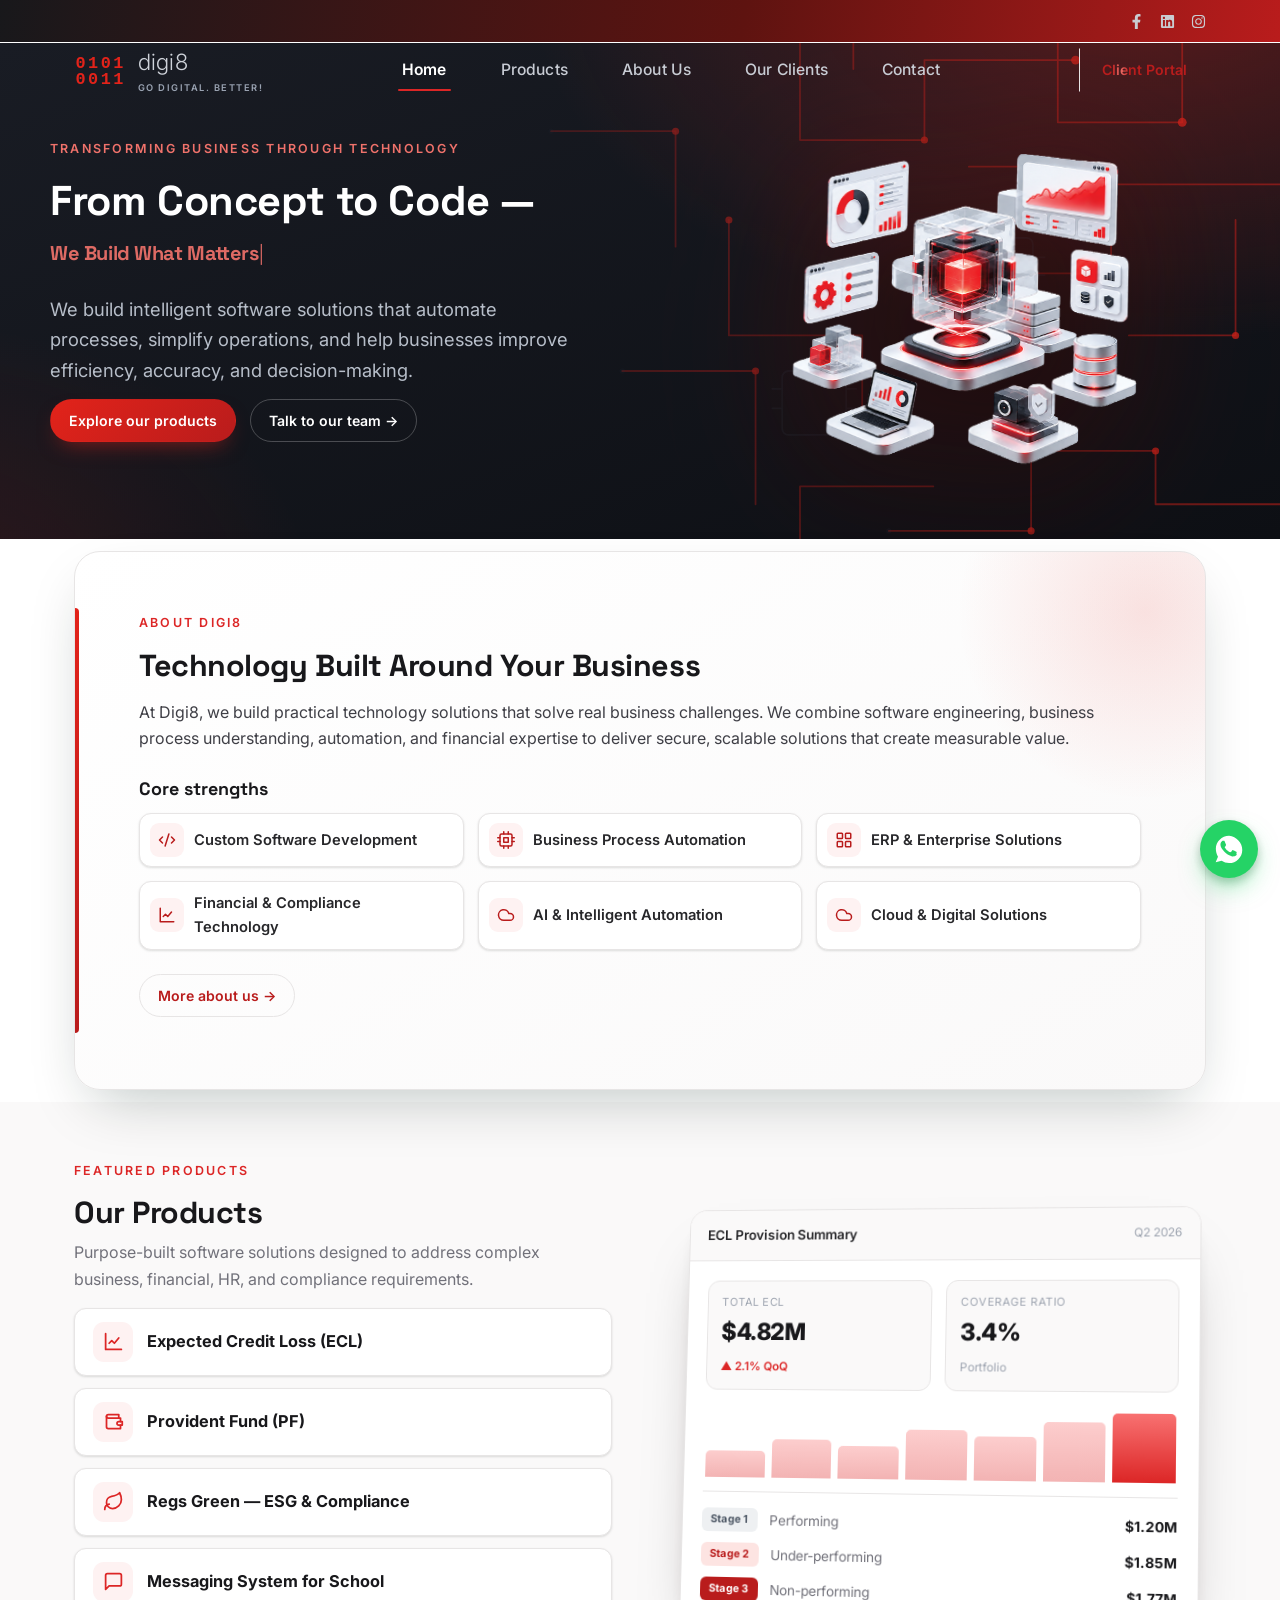
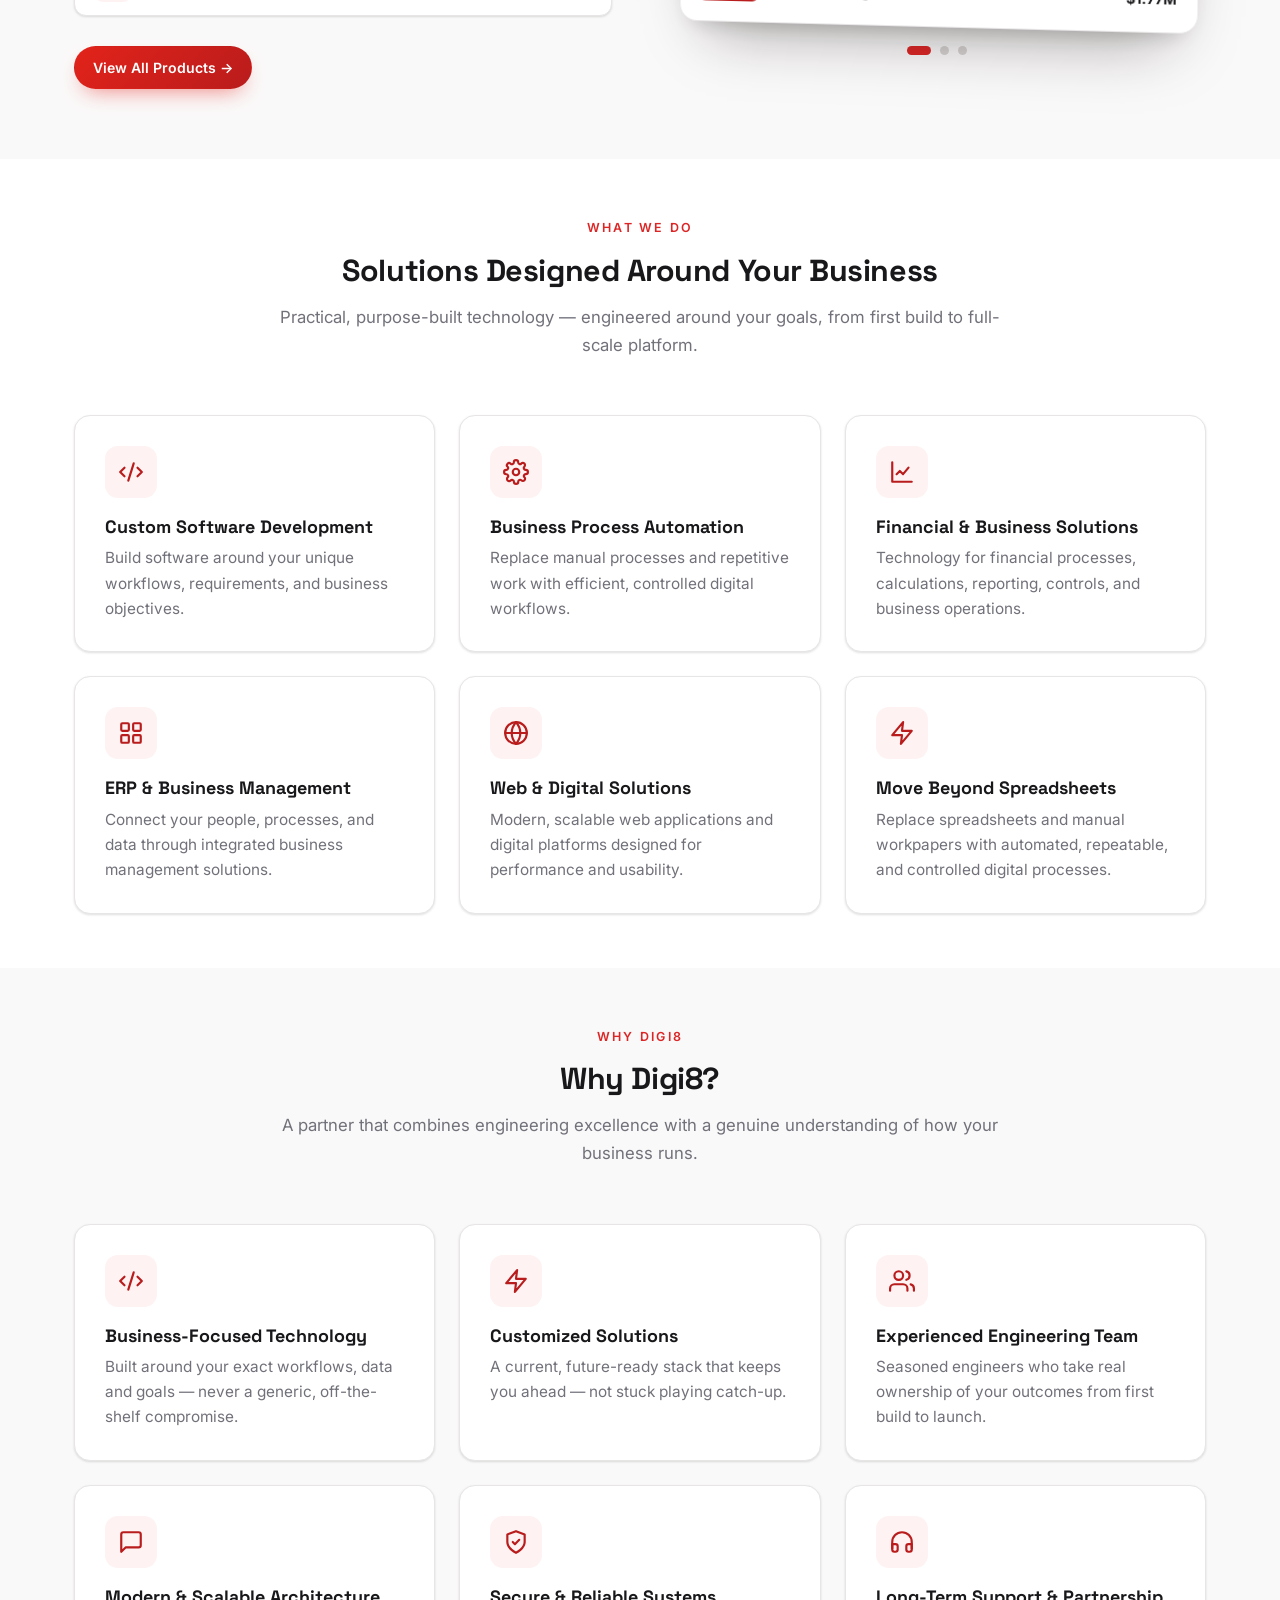
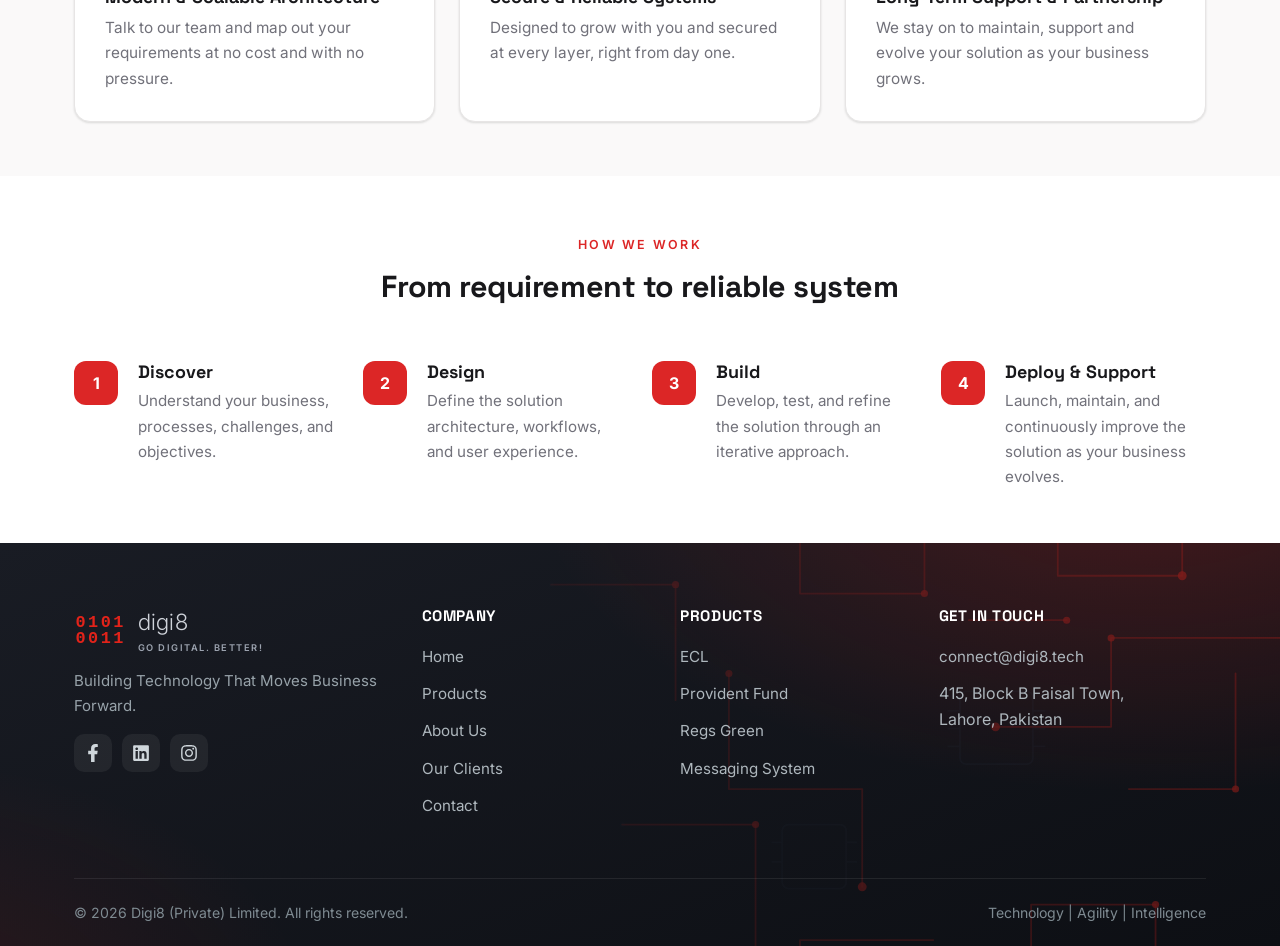
==== commit 859a947d: "Add files via upload" ====
--- a/index.html
+++ b/index.html
@@ -19,12 +19,7 @@
   <!-- Header -->
   <div class="topbar">
     <div class="container topbar__inner">
-      <div class="topbar__left">
-        <a class="topbar__phone" href="tel:+923214639297"><svg viewBox="0 0 24 24" fill="none" stroke="currentColor" stroke-width="2" stroke-linecap="round" stroke-linejoin="round"><path d="M22 16.92v3a2 2 0 0 1-2.18 2 19.79 19.79 0 0 1-8.63-3.07 19.5 19.5 0 0 1-6-6 19.79 19.79 0 0 1-3.07-8.63A2 2 0 0 1 4.11 2h3a2 2 0 0 1 2 1.72c.13.96.36 1.9.7 2.81a2 2 0 0 1-.45 2.11L8.09 9.91a16 16 0 0 0 6 6l1.27-1.27a2 2 0 0 1 2.11-.45c.91.34 1.85.57 2.81.7A2 2 0 0 1 22 16.92z"/></svg>+92 321 4639297</a>
-        <a class="topbar__site" href="https://digi8.tech" target="_blank" rel="noopener"><svg viewBox="0 0 24 24" fill="none" stroke="currentColor" stroke-width="2" stroke-linecap="round" stroke-linejoin="round"><circle cx="12" cy="12" r="10"/><path d="M2 12h20"/><path d="M12 2a15.3 15.3 0 0 1 4 10 15.3 15.3 0 0 1-4 10 15.3 15.3 0 0 1-4-10 15.3 15.3 0 0 1 4-10z"/></svg>www.digi8.tech</a>
-        <span class="topbar__addr"><svg viewBox="0 0 24 24" fill="none" stroke="currentColor" stroke-width="2" stroke-linecap="round" stroke-linejoin="round"><path d="M21 10c0 7-9 13-9 13s-9-6-9-13a9 9 0 0 1 18 0z"/><circle cx="12" cy="10" r="3"/></svg>415, Block B Faisal Town, Lahore</span>
-      </div>
-      <div class="topbar__social">
+      <div class="topbar__social" style="margin-left:auto">
         <a href="https://www.facebook.com/p/Digi8-61577698963574/" target="_blank" rel="noopener" aria-label="Facebook"><svg viewBox="0 0 320 512" fill="currentColor"><path d="M279.14 288l14.22-92.66h-88.91v-60.13c0-25.35 12.42-50.06 52.24-50.06h40.42V6.26S260.43 0 225.36 0c-73.22 0-121.08 44.38-121.08 124.72v70.62H22.89V288h81.39v224h100.17V288z"/></svg></a>
         <a href="https://pk.linkedin.com/company/digi8-private-limited" target="_blank" rel="noopener" aria-label="LinkedIn"><svg viewBox="0 0 448 512" fill="currentColor"><path d="M416 32H31.9C14.3 32 0 46.5 0 64.3v383.4C0 465.5 14.3 480 31.9 480H416c17.6 0 32-14.5 32-32.3V64.3c0-17.8-14.4-32.3-32-32.3zM135.4 416H69V202.2h66.5V416zm-33.2-243c-21.3 0-38.5-17.3-38.5-38.5S80.9 96 102.2 96c21.2 0 38.5 17.3 38.5 38.5 0 21.3-17.2 38.5-38.5 38.5zm282.1 243h-66.4V312c0-24.8-.5-56.7-34.5-56.7-34.6 0-39.9 27-39.9 54.9V416h-66.4V202.2h63.7v29.2h.9c8.9-16.8 30.6-34.5 62.9-34.5 67.2 0 79.7 44.3 79.7 101.9V416z"/></svg></a>
         <a href="https://www.instagram.com/digi8.tech" target="_blank" rel="noopener" aria-label="Instagram"><svg viewBox="0 0 448 512" fill="currentColor"><path d="M224.1 141c-63.6 0-114.9 51.3-114.9 114.9s51.3 114.9 114.9 114.9S339 319.5 339 255.9 287.7 141 224.1 141zm0 189.6c-41.1 0-74.7-33.5-74.7-74.7s33.5-74.7 74.7-74.7 74.7 33.5 74.7 74.7-33.6 74.7-74.7 74.7zm146.4-194.3c0 14.9-12 26.8-26.8 26.8-14.9 0-26.8-12-26.8-26.8s12-26.8 26.8-26.8 26.8 12 26.8 26.8zm76.1 27.2c-1.7-35.9-9.9-67.7-36.2-93.9-26.2-26.2-58-34.4-93.9-36.2-37-2.1-147.9-2.1-184.9 0-35.8 1.7-67.6 9.9-93.9 36.1s-34.4 58-36.2 93.9c-2.1 37-2.1 147.9 0 184.9 1.7 35.9 9.9 67.7 36.2 93.9s58 34.4 93.9 36.2c37 2.1 147.9 2.1 184.9 0 35.9-1.7 67.7-9.9 93.9-36.2 26.2-26.2 34.4-58 36.2-93.9 2.1-37 2.1-147.8 0-184.8zM398.8 388c-7.8 19.6-22.9 34.7-42.6 42.6-29.5 11.7-99.5 9-132.1 9s-102.7 2.6-132.1-9c-19.6-7.8-34.7-22.9-42.6-42.6-11.7-29.5-9-99.5-9-132.1s-2.6-102.7 9-132.1c7.8-19.6 22.9-34.7 42.6-42.6 29.5-11.7 99.5-9 132.1-9s102.7-2.6 132.1 9c19.6 7.8 34.7 22.9 42.6 42.6 11.7 29.5 9 99.5 9 132.1s2.7 102.7-9 132.1z"/></svg></a>
@@ -277,7 +272,7 @@
     <div class="container">
       <div class="footer-grid">
         <div>
-          <a class="brand" href="/index.html"><img class="brand__mark" src="/assets/img/digi8-binary.svg" alt="" width="66" height="40" /><span class="brand__name">digi8</span></a>
+          <a class="brand" href="/index.html"><img class="brand__mark" src="/assets/img/digi8-binary.svg" alt="" width="66" height="40" /><span class="brand__name"><span class="brand-shine">digi8</span><small>Go Digital. Better!</small></span></a>
           <p style="margin-top:16px">Building Technology That Moves Business Forward.</p>
           <div class="footer-social">
             <a href="https://www.facebook.com/p/Digi8-61577698963574/" target="_blank" rel="noopener" aria-label="Facebook"><svg width="18" height="18" viewBox="0 0 320 512" fill="currentColor"><path d="M279.14 288l14.22-92.66h-88.91v-60.13c0-25.35 12.42-50.06 52.24-50.06h40.42V6.26S260.43 0 225.36 0c-73.22 0-121.08 44.38-121.08 124.72v70.62H22.89V288h81.39v224h100.17V288z"/></svg></a>
@@ -300,7 +295,7 @@
         <div class="footer-col">
           <h4>Products</h4>
           <ul>
-            <li><a href="/products/index.html#ecl">ECL Engine</a></li>
+            <li><a href="/products/index.html#ecl">ECL</a></li>
             <li><a href="/products/pf/index.html">Provident Fund</a></li>
             <li><a href="https://www.regs.green" target="_blank" rel="noopener">Regs Green</a></li>
             <li><a href="/products/index.html#messaging">Messaging System</a></li>
@@ -311,7 +306,7 @@
           <h4>Get in touch</h4>
           <ul>
             <li><a href="mailto:connect@digi8.tech">connect@digi8.tech</a></li>
-            <li><a href="https://wa.me/923214639297" target="_blank" rel="noopener">+92 321 4639297</a></li>
+            <!-- <li><a href="https://wa.me/923214639297" target="_blank" rel="noopener">+92 321 4639297</a></li> -->
             <li>415, Block B Faisal Town,<br>Lahore, Pakistan</li>
           </ul>
         </div>
@@ -446,9 +441,9 @@
     })();
   </script>
   <!-- WhatsApp floating button -->
-  <a class="wa-fab" href="https://wa.me/923214639297" target="_blank" rel="noopener" aria-label="Chat with us on WhatsApp" title="Chat on WhatsApp">
+  <span class="wa-fab" role="img" aria-label="WhatsApp" title="WhatsApp">
     <svg viewBox="0 0 24 24" fill="currentColor" aria-hidden="true"><path d="M12.04 2C6.58 2 2.13 6.45 2.13 11.9c0 2.1.55 4.06 1.6 5.82L2 22l4.42-1.16a9.9 9.9 0 0 0 5.62 1.74h.01c5.46 0 9.9-4.45 9.9-9.9 0-2.65-1.03-5.14-2.9-7.01A9.82 9.82 0 0 0 12.04 2zm5.8 14.06c-.25.7-1.44 1.33-2 1.42-.53.08-1.2.11-1.94-.12-.45-.14-1.02-.33-1.76-.65-3.1-1.34-5.12-4.46-5.28-4.67-.15-.2-1.26-1.67-1.26-3.19 0-1.52.8-2.27 1.08-2.58.28-.31.61-.39.82-.39.2 0 .41 0 .59.01.19.01.44-.07.69.53.25.6.86 2.1.94 2.25.08.15.13.33.03.53-.1.2-.15.33-.3.5-.15.18-.31.4-.45.53-.15.15-.3.31-.13.6.17.3.76 1.25 1.63 2.02 1.12 1 2.07 1.31 2.36 1.46.3.15.47.13.64-.08.17-.2.74-.86.94-1.16.2-.3.4-.25.67-.15.27.1 1.72.81 2.01.96.3.15.5.22.57.35.07.12.07.72-.18 1.42z"/></svg>
-  </a>
+  </span>
   <script>
     (function () {
       var h = document.querySelector(".site-header");
--- a/assets/css/styles.css
+++ b/assets/css/styles.css
@@ -709,7 +709,47 @@
 .team-card--link:hover .team-card__more { opacity: 1; }
 
 /* Leadership spotlight */
-.spotlight-photo img { width: 100%; max-height: 480px; object-fit: cover; border-radius: var(--radius); box-shadow: var(--shadow-lg); display: block; }
+.spotlight-photo img { width: 100%; max-width: 340px; max-height: 380px; object-fit: cover; object-position: center;
+  border-radius: var(--radius); box-shadow: var(--shadow-lg); display: block; margin: 0 auto; }
+
+/* Leadership spotlight — two columns: compact profile aside + bio fills the rest */
+.spotlight.split { grid-template-columns: 300px 1fr; align-items: start; }
+.spotlight__avatar { width: 120px; height: 120px; border-radius: 50%; object-fit: cover;
+  object-position: center 42%; border: 3px solid #fff; display: block; margin-bottom: 18px;
+  box-shadow: var(--shadow-md, 0 14px 30px -18px rgba(0,0,0,.3)); }
+.spotlight__aside h2 { margin: 6px 0 4px; }
+.spotlight__bio p { margin: 0 0 14px; }
+.spotlight__bio p:last-child { margin-bottom: 0; }
+@media (max-width: 760px) { .spotlight.split { grid-template-columns: 1fr; } }
+
+/* Compact capability cards (About page "About Digi8" grid) */
+.caps-grid { max-width: 940px; margin: 0 auto; gap: 14px; }
+.caps-grid .card { display: flex; align-items: center; gap: 14px; padding: 16px 18px; }
+.caps-grid .card__icon { width: 40px; height: 40px; margin: 0; flex: 0 0 auto; }
+.caps-grid .card__icon svg { width: 20px; height: 20px; }
+.caps-grid .card h3 { margin: 0; font-size: 1rem; line-height: 1.25; }
+
+/* Leadership profile card */
+.leader-card { max-width: 560px; margin: 0 auto; text-align: center; background: #fff;
+  border: 1px solid var(--line); border-radius: 22px; padding: 40px 36px; box-shadow: var(--shadow-lg);
+  display: flex; flex-direction: column; align-items: center; }
+.leader-card__photo { width: 140px; height: 140px; border-radius: 50%; object-fit: cover; object-position: center 40%;
+  display: block; margin: 0 auto 20px; border: 4px solid #fff; box-shadow: var(--shadow-md, 0 14px 30px -18px rgba(0,0,0,.3)); }
+.leader-card h3 { margin: 0 0 6px; font-size: 1.5rem; }
+.leader-card__role { color: var(--emerald-600); font-weight: 700; margin: 0 0 16px; }
+.leader-card__bio { color: var(--ink-600, #4b5563); margin: 0 0 12px; }
+.leader-card__link { margin-top: auto; width: 42px; height: 42px; border-radius: 50%; display: grid; place-items: center;
+  background: var(--emerald-50); color: var(--emerald-600); transition: background .2s ease, color .2s ease; }
+.leader-card__link:hover { background: var(--emerald-500); color: #fff; }
+.leader-grid { display: grid; grid-template-columns: repeat(2, 1fr); gap: 24px; max-width: 940px; margin: 0 auto; align-items: stretch; }
+.leader-grid .leader-card { max-width: none; margin: 0; }
+@media (max-width: 720px) { .leader-grid { grid-template-columns: 1fr; } }
+/* Technology Expertise labels on one line */
+.expertise-grid .stat-tile span { font-size: .82rem; white-space: nowrap; }
+
+/* Technology Expertise tiles — smaller so each label fits on one line */
+.expertise-grid .stat-tile strong { font-size: 1.6rem; white-space: nowrap; }
+@media (max-width: 640px) { .expertise-grid .stat-tile strong { font-size: 1.4rem; } }
 .role-line { color: var(--emerald-700); font-weight: 600; margin-bottom: 18px; }
 .role-line span { color: var(--ink-400); font-weight: 500; }
 .spotlight-tags { display: flex; gap: 9px; flex-wrap: wrap; margin-top: 22px; }
